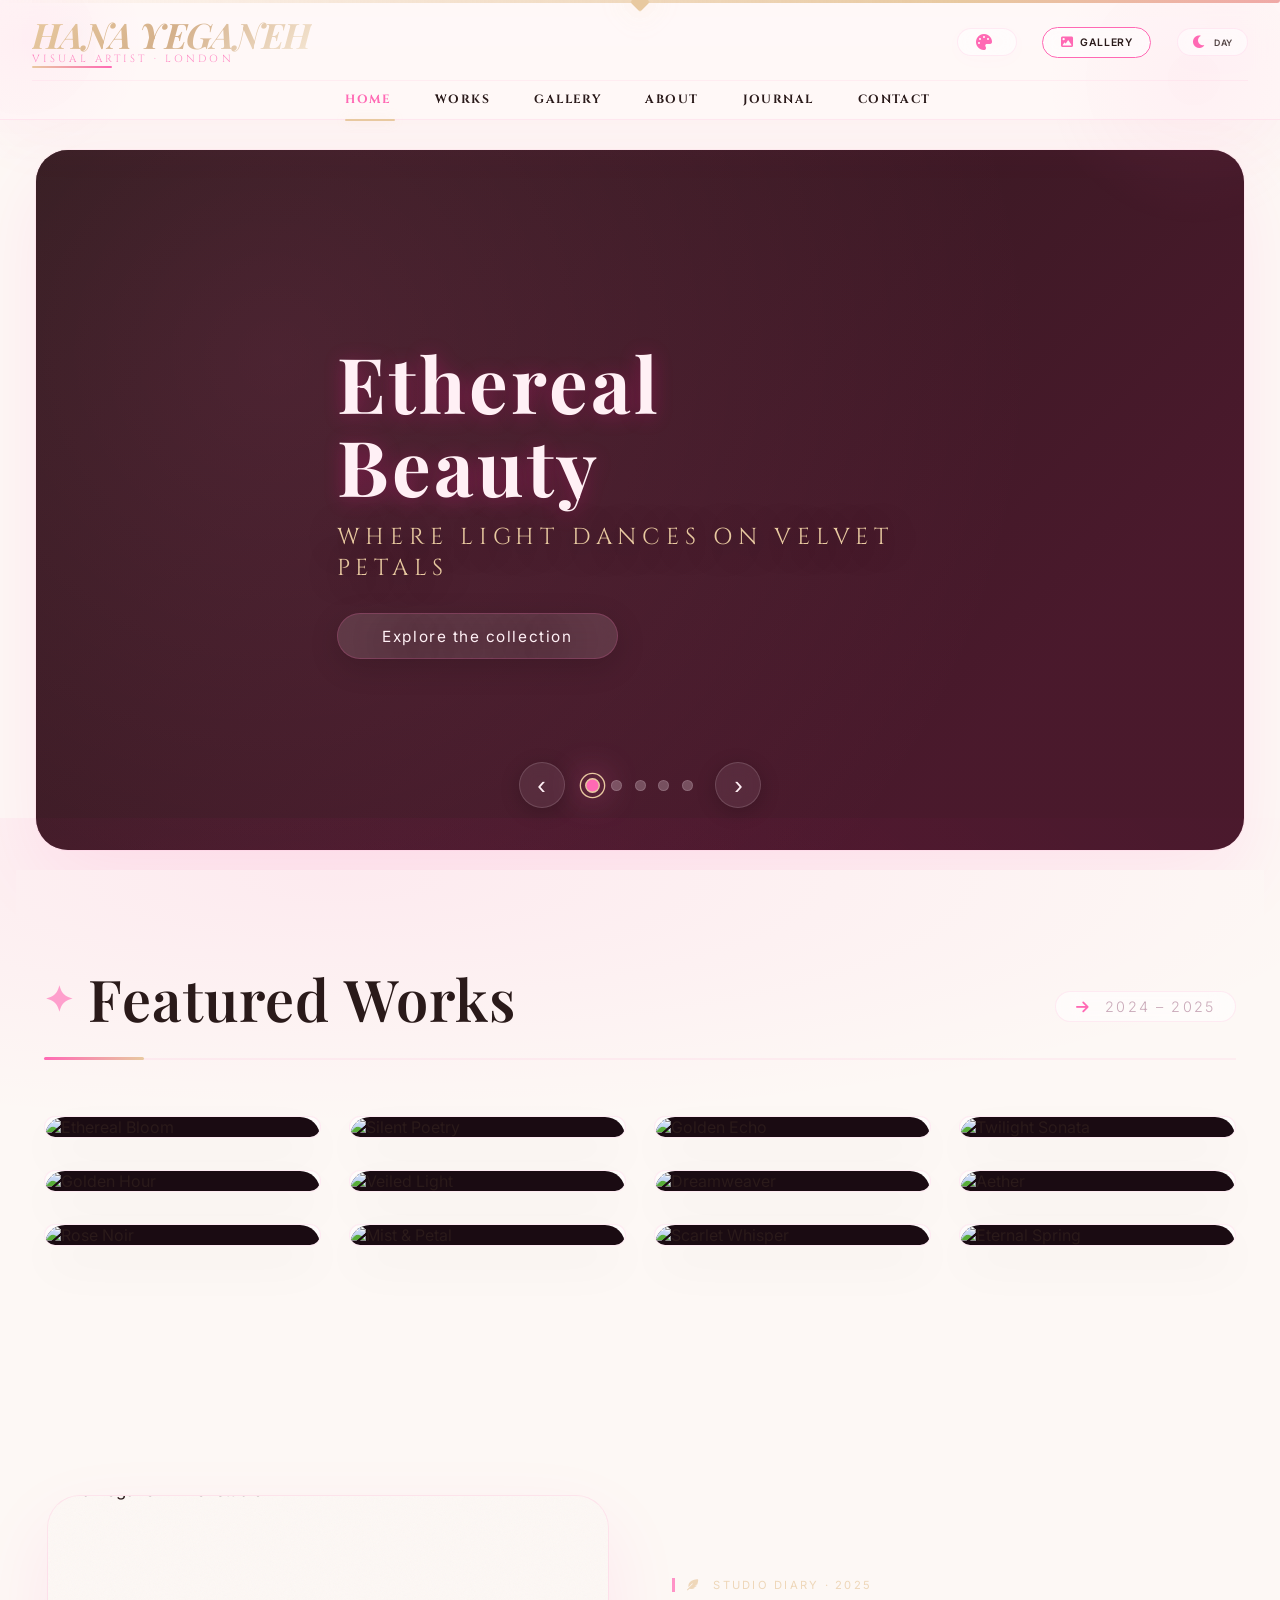
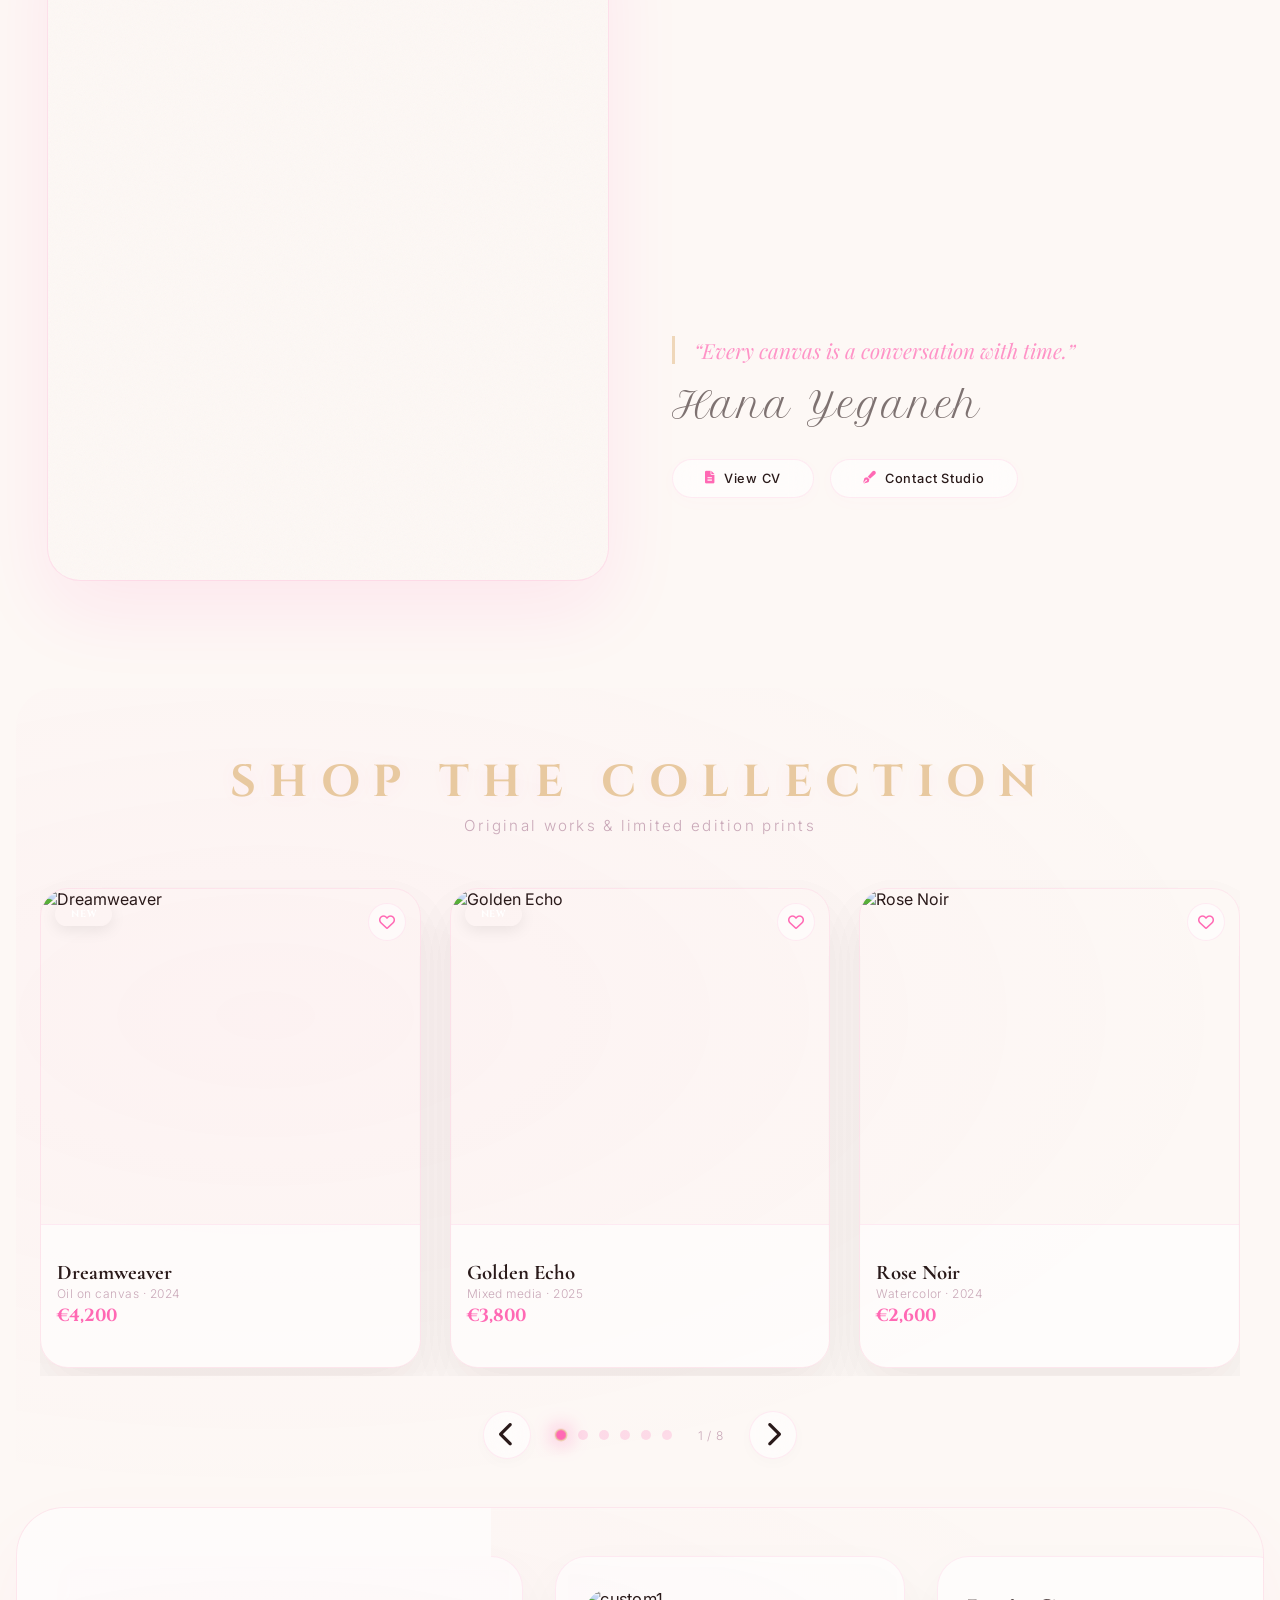
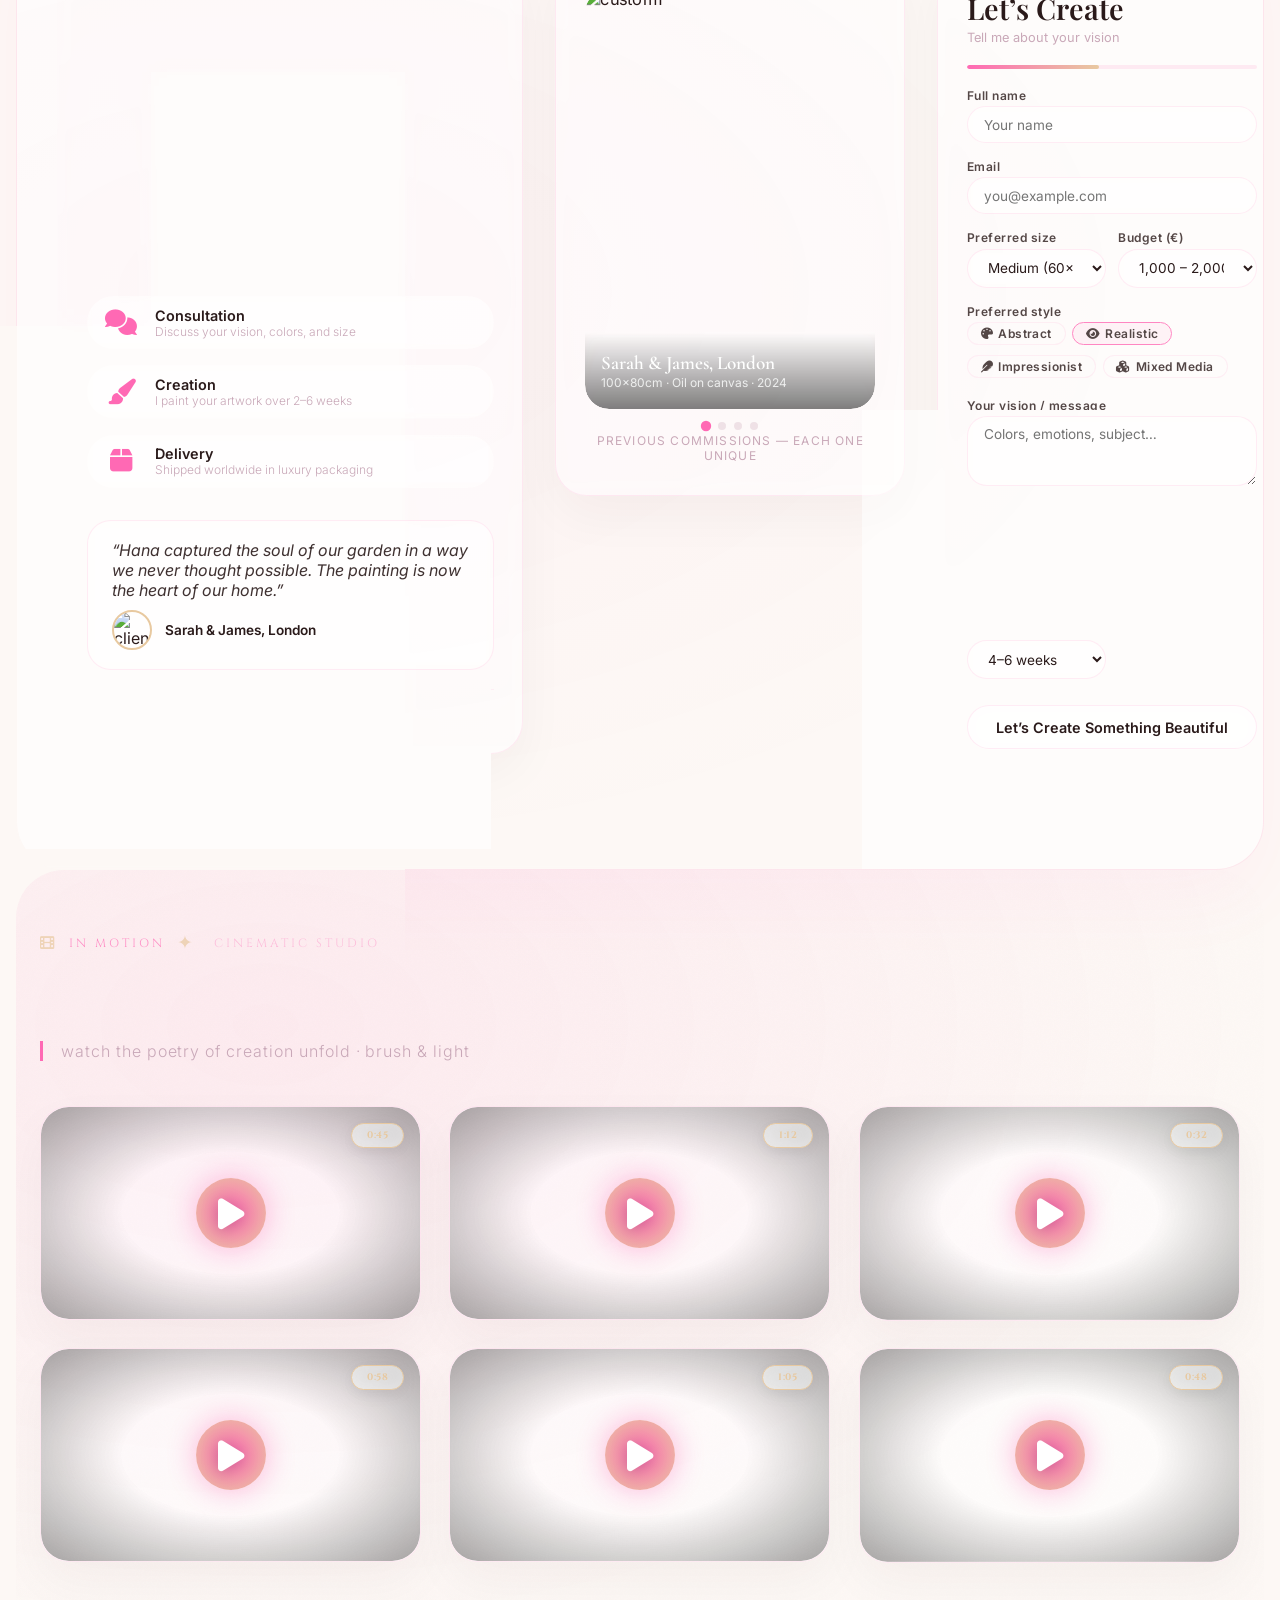
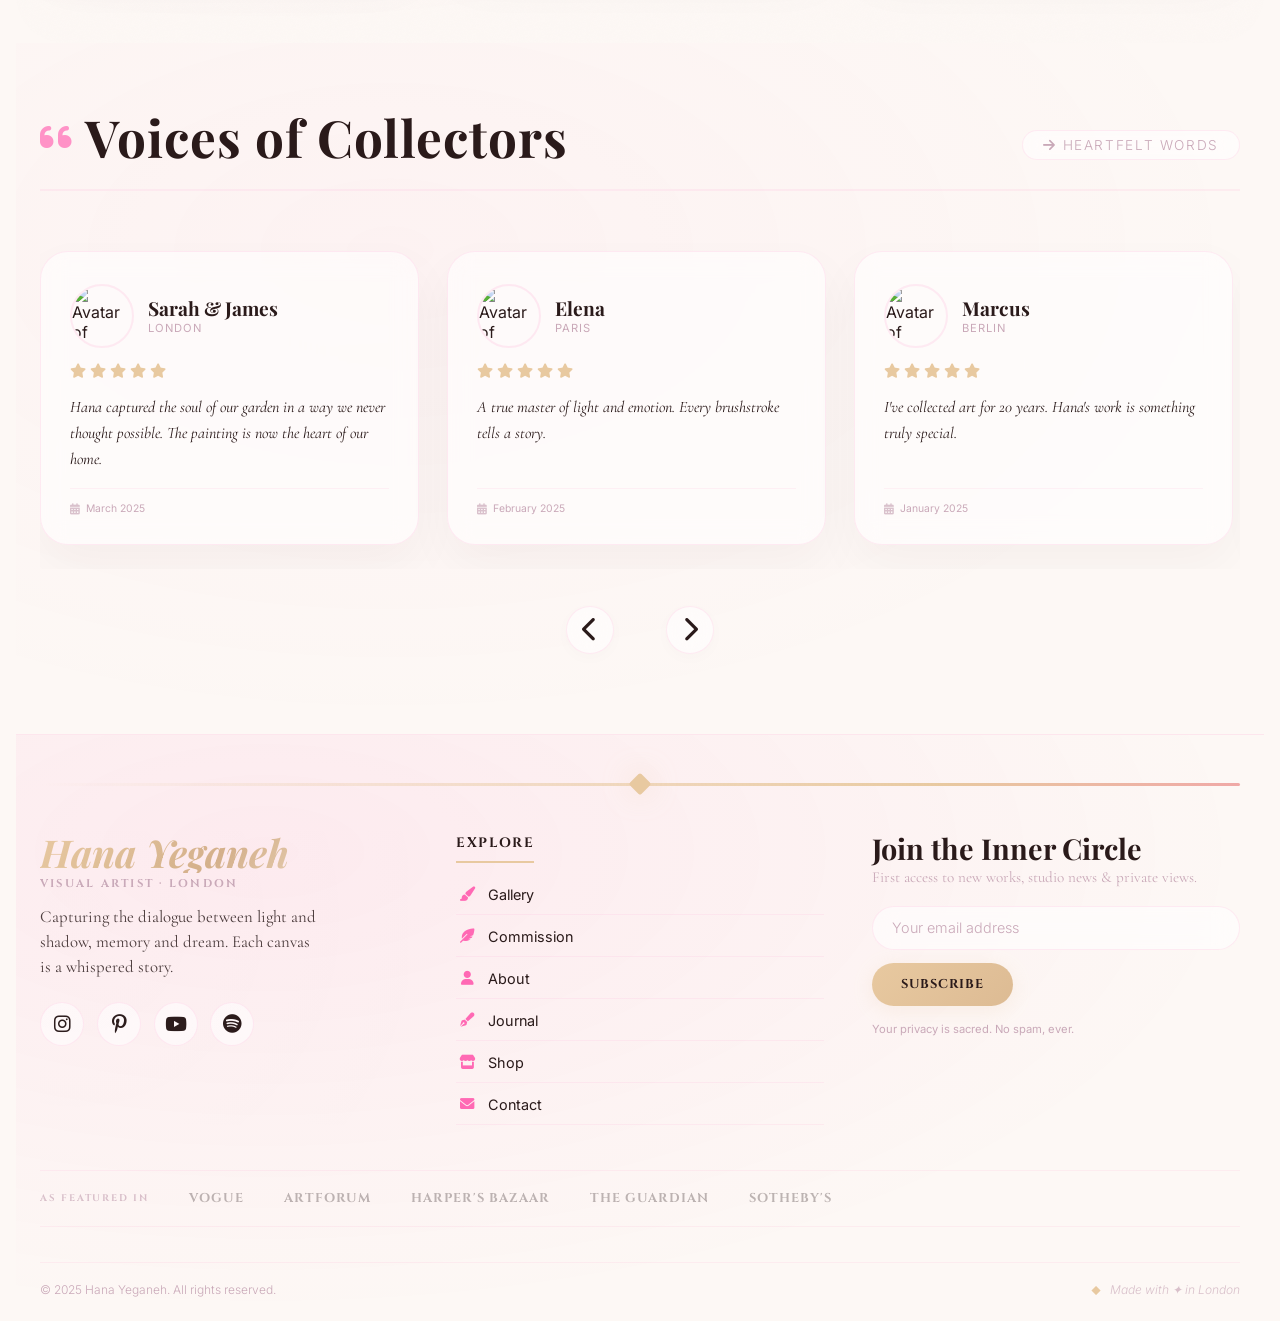
==== index.html @ a8f22607 "Add files via upload" ====
<!DOCTYPE html>
<html lang="fa" dir="ltr">
<head>
    <meta charset="UTF-8">
    <meta name="viewport" content="width=device-width, initial-scale=1.0">
    <title>ELIANA ROSE • Visual Artist</title>
    <link rel="stylesheet" href="./style.css">
    <link rel="stylesheet" href="./slider.css">
    <link rel="stylesheet" href="Commission.css">
    <link rel="stylesheet" href="new.css">
    <link rel="stylesheet" href="new-2.css">
    <link rel="stylesheet" href="footer.css">
    <link rel="preconnect" href="https://fonts.gstatic.com" crossorigin />
    <link rel="stylesheet" href="https://cdn.jsdelivr.net/npm/@phosphor-icons/web@2.1.1/src/regular/style.css">
    <link rel="stylesheet" href="https://cdnjs.cloudflare.com/ajax/libs/font-awesome/6.5.0/css/all.min.css">
    <link href="https://fonts.googleapis.com/css2?family=Cormorant+Garamond:ital,wght@0,300;0,400;0,600;0,700;1,400;1,600&family=Cinzel:wght@400;700;900&family=Inter:wght@300;400;600;700&family=Playfair+Display:ital,wght@0,400;0,700;1,400;1,700&family=Petit+Formal+Script&display=swap" rel="stylesheet" />
    <link href="https://fonts.googleapis.com/css2?family=Cormorant+Garamond:ital,wght@0,400;0,600;0,700;1,400&family=Inter:opsz,wght@14..32,300;14..32,400;14..32,600&family=Playfair+Display:ital,wght@0,400;0,600;1,400&display=swap" rel="stylesheet" />
    <script src="https://cdnjs.cloudflare.com/ajax/libs/gsap/3.15.0/gsap.min.js"></script>
    <script src="https://cdn.jsdelivr.net/npm/@tsparticles/engine@4/tsparticles.engine.min.js"></script>
    <script src="https://cdn.jsdelivr.net/npm/@tsparticles/slim@4/tsparticles.slim.bundle.min.js"></script>
    <link rel="stylesheet" href="https://cdnjs.cloudflare.com/ajax/libs/font-awesome/6.0.0-beta3/css/all.min.css" />
    <link rel="preconnect" href="https://fonts.googleapis.com">
  <link href="https://fonts.googleapis.com/css2?family=Cinzel:wght@400;700&family=Cormorant+Garamond:ital,wght@0,400;0,600;1,400&family=Inter:opsz,wght@14..32,300;14..32,400;14..32,600&family=Playfair+Display:ital,wght@0,400;0,700;1,400;1,700&display=swap" rel="stylesheet">
  <link rel="stylesheet" href="https://cdnjs.cloudflare.com/ajax/libs/font-awesome/6.0.0-beta3/css/all.min.css">
</head>
<body>


<header id="mainHeader" role="banner">


  <div class="gold-top-bar" aria-hidden="true">
    <span class="diamond"></span>
  </div>

  <div id="header-particles"></div>

  <div class="glow-orb"></div>
  <div class="glow-orb-left"></div>

  <div class="header-inner">
    <div class="top-row">
      <a href="index.html" class="logo" id="logoEl" aria-label="Homepage">
        <span class="artist-name">HANA YEGANEH</span>
        <span class="subtitle">Visual Artist · London</span>
      </a>

      <div class="right-group" id="rightGroup">
        <div class="search-container">
          <div class="search-box" id="searchBox">
            <i class="fas fa-palette"></i>
            <input type="text" id="searchInput" placeholder="Search artworks..." aria-label="Search">
          </div>
        </div>

        <div class="ctas">
          <a href="index.html#masonryGallery" class="cta-btn"><i class="fas fa-image"></i> <span>GALLERY</span></a>
        </div>

        <button class="theme-toggle" id="themeToggle" aria-label="Toggle theme">
          <i class="fas fa-moon" id="themeIcon"></i>
          <span class="toggle-label" id="themeLabel">DAY</span>
        </button>

        <button class="hamburger" id="hamburger" aria-label="Menu">
          <span></span><span></span><span></span>
        </button>
      </div>
    </div>

    <div class="bottom-row" id="bottomNav">
      <nav>
        <ul class="nav-list" id="navList">
          <li class="nav-item active" data-page="home">
            <a href="index.html"><span>HOME</span><span class="nav-dot"></span></a>
          </li>
          <li class="nav-item" data-page="works">
            <a href="work.html"><span>WORKS</span><span class="nav-dot"></span></a>
          </li>
          <li class="nav-item" data-page="gallery">
            <a href="gallery.html"><span>GALLERY</span><span class="nav-dot"></span></a>
          </li>
          <li class="nav-item" data-page="about">
            <a href="about.html"><span>ABOUT</span><span class="nav-dot"></span></a>
          </li>
          <li class="nav-item" data-page="journal">
            <a href="journal.html"><span>JOURNAL</span><span class="nav-dot"></span></a>
          </li>
          <li class="nav-item" data-page="contact">
            <a href="contact.html"><span>CONTACT</span><span class="nav-dot"></span></a>
          </li>
        </ul>
      </nav>
    </div>

    <div id="progress" role="progressbar" aria-valuenow="0" aria-valuemin="0" aria-valuemax="100"></div>
  </div>
</header>

<div class="mobile-overlay" id="mobileOverlay">
  <button class="close-overlay" id="closeOverlay" aria-label="Close menu">
    <i class="fas fa-times"></i>
  </button>
  <ul class="mobile-nav" id="mobileNav">
    <li class="active"><a href="index.html">HOME</a></li>
    <li><a href="work.html">WORKS</a></li>
    <li><a href="gallery.html">GALLERY</a></li>
    <li><a href="about.html">ABOUT</a></li>
    <li><a href="journal.html">JOURNAL</a></li>
    <li><a href="contact.html">CONTACT</a></li>
  </ul>
  <div class="divider"></div>
  <div style="margin-top:1.2rem; font-family: 'Cinzel', serif; font-size:0.65rem; letter-spacing:0.2em; color:var(--text-soft); opacity:0.6;">
    <i class="fas fa-palette" style="color:var(--pink-rose); margin-right:8px;"></i> Studio · London
  </div>
</div>



<section class="hero-slider-section" style="margin-top: 130px;">
  <div class="hero-slider-wrapper" id="heroSliderWrapper">
    <div class="hero-slider" id="heroSlider" role="region" aria-label="Hana Yeganeh Visual Artist Portfolio">
      <div id="slidesContainer"></div>
      <div id="tsparticles"></div>
      
      <div class="nav-controls">
        <button class="nav-btn" id="prevBtn" aria-label="Previous slide">‹</button>
        <div class="indicators" id="indicatorsContainer" role="tablist"></div>
        <button class="nav-btn" id="nextBtn" aria-label="Next slide">›</button>
      </div>
    </div>
  </div>
</section>
  <section class="gallery-section" id="masonryGallery">
    <div class="gallery-header">
      <h2>
        <span class="accent-icon">✦</span> Featured Works
      </h2>
      <span class="sub"><i class="fas fa-arrow-right"></i> 2024 – 2025</span>
    </div>

    <div class="masonry-grid" id="masonryGrid">
    </div>
  </section>

  <section class="about-section" id="aboutSection">
    <div class="about-container">
      <div class="portrait-wrapper" id="portraitWrapper">
        <img
          class="portrait-image"
          src="img-art/artist.png"
          alt="Hana Yeganeh in her studio"
          loading="lazy"
        />
        <div class="grain-overlay"></div>
      </div>

      <div class="story-content">
        <div class="studio-label"><i class="fas fa-feather-alt" style="margin-right: 8px;"></i> Studio Diary · 2025</div>
        <h1 class="artist-heading">Hana Yeganeh</h1>

        <div class="typewriter-container" id="typewriter"></div>

        <div class="bio-text" id="bioText">
          Born in London, Hana Yeganeh is a visual artist whose work explores the delicate tension between light and shadow, memory and dream. Her paintings have been exhibited internationally and are held in private collections across Europe and the Middle East.
        </div>

        <div class="quote-block">“Every canvas is a conversation with time.”</div>
        <div class="signature">Hana Yeganeh</div>

        <div class="action-buttons">
          <a href="#" class="action-btn"><i class="fas fa-file-alt"></i> View CV</a>
          <a href="#" class="action-btn"><i class="fas fa-pen-fancy"></i> Contact Studio</a>
        </div>
      </div>
    </div>
  </section>



  
  <section class="shop-slider-section" id="shopSlider">
    <div class="shop-header">
      <h2>Shop the Collection</h2>
      <p>Original works &amp; limited edition prints</p>
    </div>

    <div class="slider-wrapper" id="sliderWrapper">
      <div class="slider-track" id="sliderTrack">
      </div>
    </div>

    <div class="slider-nav">
      <button class="nav-arrow" id="prevSlide" aria-label="Previous"><i class="fas fa-chevron-left"></i></button>
      <div class="dots" id="dotsContainer"></div>
      <span class="slide-counter" id="slideCounter">1 / 8</span>
      <button class="nav-arrow" id="nextSlide" aria-label="Next"><i class="fas fa-chevron-right"></i></button>
    </div>
  </section>
  








  <div class="commission-wrapper">
  <section class="commission-section" id="commissionSection">
    <div id="commission-particles"></div>

    <div class="commission-grid">
      <div class="panel panel-left">
        <div class="commission-label">COMMISSION · 2025</div>
        <h2 class="commission-heading">Your Vision<br>on Canvas</h2>
        <p class="commission-desc">
          Every custom painting begins with a conversation. Share your story, your memories, your emotions — and I will translate them into a visual poem. From the first sketch to the final brushstroke, your artwork is crafted with intention, patience, and love.
        </p>
        <div class="process-steps">
          <div class="step-item"><i class="fas fa-comments"></i><div class="step-text"><strong>Consultation</strong><small>Discuss your vision, colors, and size</small></div></div>
          <div class="step-item"><i class="fas fa-paint-brush"></i><div class="step-text"><strong>Creation</strong><small>I paint your artwork over 2–6 weeks</small></div></div>
          <div class="step-item"><i class="fas fa-box"></i><div class="step-text"><strong>Delivery</strong><small>Shipped worldwide in luxury packaging</small></div></div>
        </div>
        <div class="testimonial">
          <p>“Hana captured the soul of our garden in a way we never thought possible. The painting is now the heart of our home.”</p>
          <div class="client"><img src="https://i.pravatar.cc/80?img=12" alt="client"><span class="name">Sarah & James, London</span></div>
        </div>
        <div class="trust-badge"><i class="fas fa-star"></i><i class="fas fa-star"></i><i class="fas fa-star"></i><i class="fas fa-star"></i><i class="fas fa-star"></i> 100+ happy collectors worldwide</div>
      </div>

      <div class="panel panel-center">
        <div class="gallery-carousel" id="carousel">
          <div class="carousel-slide active" data-index="0"><img src="img-art/art-8.jpg" alt="custom1"><div class="carousel-overlay"><div class="client-name">Sarah & James, London</div><div class="meta">100×80cm · Oil on canvas · 2024</div></div></div>
          <div class="carousel-slide" data-index="1"><img src="img-art/art-9.jpg" alt="custom2"><div class="carousel-overlay"><div class="client-name">Elena, Paris</div><div class="meta">70×90cm · Mixed media · 2025</div></div></div>
          <div class="carousel-slide" data-index="2"><img src="img-art/art-10.jpg" alt="custom3"><div class="carousel-overlay"><div class="client-name">Marcus, Berlin</div><div class="meta">120×80cm · Oil on linen · 2023</div></div></div>
          <div class="carousel-slide" data-index="3"><img src="img-art/art-11.jpg" alt="custom4"><div class="carousel-overlay"><div class="client-name">Aiko, Tokyo</div><div class="meta">60×60cm · Watercolor · 2025</div></div></div>
        </div>
        <div class="carousel-dots" id="carouselDots"><span class="active" data-index="0"></span><span data-index="1"></span><span data-index="2"></span><span data-index="3"></span></div>
        <div class="gallery-caption">Previous commissions — each one unique</div>
      </div>

      <div class="panel panel-right">
        <div class="form-title">Let’s Create</div>
        <div class="form-sub">Tell me about your vision</div>
        <div class="progress-bar-wrap"><div class="progress-bar-fill" id="formProgress"></div></div>
        <form id="commissionForm" novalidate>
          <div class="form-group"><label>Full name</label><input type="text" class="form-control" id="fullName" placeholder="Your name" required></div>
          <div class="form-group"><label>Email</label><input type="email" class="form-control" id="email" placeholder="you@example.com" required></div>
          <div class="form-row">
            <div class="form-group"><label>Preferred size</label>
              <select class="form-control" id="sizeSelect"><option value="Small (40x50cm)">Small (40x50cm) – €800+</option><option value="Medium (60x80cm)" selected>Medium (60x80cm) – €1,500+</option><option value="Large (80x100cm)">Large (80x100cm) – €2,500+</option><option value="Custom">Custom Size</option></select>
            </div>
            <div class="form-group"><label>Budget (€)</label>
              <select class="form-control" id="budgetSelect"><option value="500-1000">500 – 1,000</option><option value="1000-2000" selected>1,000 – 2,000</option><option value="2000-4000">2,000 – 4,000</option><option value="4000+">4,000+</option></select>
            </div>
          </div>
          <div class="form-group"><label>Preferred style</label>
            <div class="radio-group" id="styleGroup">
              <input type="radio" name="style" id="styleAbstract" value="Abstract"><label for="styleAbstract"><i class="fas fa-palette"></i> Abstract</label>
              <input type="radio" name="style" id="styleRealistic" value="Realistic" checked><label for="styleRealistic"><i class="fas fa-eye"></i> Realistic</label>
              <input type="radio" name="style" id="styleImpressionist" value="Impressionist"><label for="styleImpressionist"><i class="fas fa-feather"></i> Impressionist</label>
              <input type="radio" name="style" id="styleMixed" value="Mixed Media"><label for="styleMixed"><i class="fas fa-cubes"></i> Mixed Media</label>
            </div>
          </div>
          <div class="form-group"><label>Your vision / message</label><textarea class="form-control" id="message" rows="2" placeholder="Colors, emotions, subject…"></textarea></div>
          <div class="form-group"><label>Upload reference</label>
            <div class="file-upload-wrap" id="fileDrop"><i class="fas fa-cloud-upload-alt"></i><p style="margin:0.3rem 0 0;font-size:0.75rem;">Drag & drop or click to upload</p><input type="file" id="fileInput" style="display:none" accept="image/*"></div>
            <div id="filePreview" style="font-size:0.75rem;color:var(--text-soft);margin-top:0.2rem;"></div>
          </div>
          <div class="form-row">
            <div class="form-group"><label>Timeline</label>
              <select class="form-control" id="timelineSelect"><option value="Flexible">Flexible</option><option value="2-4 weeks">2–4 weeks</option><option value="4-6 weeks" selected>4–6 weeks</option></select>
            </div>
          </div>
          <button type="submit" class="btn-submit" id="submitBtn"><span class="btn-text">Let’s Create Something Beautiful</span><span class="spinner"><i class="fas fa-spinner"></i></span></button>
          <div class="disclaimer">I respond within 24 hours. All consultations are free and confidential.</div>
        </form>
      </div>
    </div>
  </section>
</div>

<div class="success-modal" id="successModal">
  <div class="success-card">
    <i class="fas fa-check-circle"></i>
    <h3>Your Vision is on the Way</h3>
    <p>Thank you! I’ll respond within 24 hours to begin our creative journey.</p>
    <button onclick="closeSuccess()" style="margin-top:1.2rem;padding:0.5rem 2rem;border-radius:60px;border:1px solid var(--pink-rose);background:transparent;cursor:pointer;">Wonderful</button>
  </div>
</div>







<section class="art-in-motion" id="artInMotion">
  <div class="curator-label">
    <i class="fas fa-film"></i> <span>In Motion</span> <span class="deco-diamond">✦</span> <span style="opacity:0.5;">cinematic studio</span>
  </div>
  <h2 class="section-headline">Art in Motion</h2>
  <div class="section-sub">watch the poetry of creation unfold · brush & light</div>

  <div class="video-grid" id="videoGrid">
  </div>
</section>

<div class="cinema-modal" id="cinemaModal">
  <div class="modal-content">
    <button class="modal-close" id="modalClose"><i class="fas fa-times"></i></button>
    <video id="modalVideo" controls autoplay muted playsinline></video>
    <div class="modal-meta">
      <h2 id="modalTitle">Whispers of Color</h2>
      <span id="modalDuration">0:45</span>
    </div>
  </div>
</div>



  <button class="demo-theme-toggle" id="demoThemeToggle" aria-label="Toggle theme">
    <i class="fas fa-moon" id="demoThemeIcon"></i>
    <span id="demoThemeLabel">DAY</span>
  </button>

  <section class="testimonials-section" id="testimonialsSection" aria-label="Client testimonials">
    <div class="testimonials-header">
      <h2><i class="fas fa-quote-left"></i> Voices of Collectors</h2>
      <span class="sub"><i class="fas fa-arrow-right"></i> heartfelt words</span>
    </div>

    <div class="carousel-wrapper" id="carouselWrapper">
      <div class="carousel-track" id="carouselTrack" role="list">
      </div>
    </div>

    <div class="nav-arrows">
      <button class="nav-arrow" id="prevArrow" aria-label="Previous testimonial"><i class="fas fa-chevron-left"></i></button>
      <div class="dots-container" id="dotsContainer" role="tablist"></div>
      <button class="nav-arrow" id="nextArrow" aria-label="Next testimonial"><i class="fas fa-chevron-right"></i></button>
    </div>
  </section>





    <footer class="footer-section" id="footerSection" role="contentinfo">
        <div id="footer-particles"></div>

        <div class="footer-inner">
            <div class="gold-bar" aria-hidden="true">
                <span class="diamond"></span>
            </div>

            <div class="footer-grid">
                <div class="footer-col-1 glass-reflection">
                    <div class="artist-name">Hana Yeganeh</div>
                    <div class="title">Visual Artist · London</div>
                    <p class="bio">Capturing the dialogue between light and shadow, memory and dream. Each canvas is a whispered story.</p>
                    <div class="social-links">
                        <a href="#" aria-label="Instagram"><i class="fab fa-instagram"></i></a>
                        <a href="#" aria-label="Pinterest"><i class="fab fa-pinterest-p"></i></a>
                        <a href="#" aria-label="YouTube"><i class="fab fa-youtube"></i></a>
                        <a href="#" aria-label="Spotify"><i class="fab fa-spotify"></i></a>
                    </div>
                </div>

                <div class="footer-col-2">
                    <div class="heading">Explore</div>
                    <ul class="link-list">
                        <li><a href="#"><i class="fas fa-paint-brush"></i> Gallery</a></li>
                        <li><a href="#"><i class="fas fa-feather-alt"></i> Commission</a></li>
                        <li><a href="#"><i class="fas fa-user"></i> About</a></li>
                        <li><a href="#"><i class="fas fa-pen-fancy"></i> Journal</a></li>
                        <li><a href="#"><i class="fas fa-store"></i> Shop</a></li>
                        <li><a href="#"><i class="fas fa-envelope"></i> Contact</a></li>
                    </ul>
                </div>

                <div class="footer-col-3">
                    <div class="newsletter-title">Join the Inner Circle</div>
                    <div class="newsletter-sub">First access to new works, studio news & private views.</div>
                    <form class="newsletter-form" id="newsletterForm" novalidate>
                        <div class="input-group">
                            <input type="email" placeholder="Your email address" aria-label="Email address" required>
                        </div>
                        <button type="submit" class="btn-subscribe">Subscribe</button>
                        <div class="privacy-notice">Your privacy is sacred. No spam, ever.</div>
                    </form>
                </div>
            </div>

            <div class="featured-section">
                <span class="featured-label">As Featured In</span>
                <div class="brands">
                    <span>VOGUE</span>
                    <span>ARTFORUM</span>
                    <span>HARPER'S BAZAAR</span>
                    <span>THE GUARDIAN</span>
                    <span>SOTHEBY'S</span>
                </div>
            </div>

            <div class="bottom-bar">
                <span>© 2025 Hana Yeganeh. All rights reserved.</span>
                <span>
                    <span class="diamond-deco">◆</span>
                    <span class="made-with">Made with ✦ in London</span>
                </span>
            </div>
        </div>
    </footer>

    <button class="back-to-top" id="backToTop" aria-label="Back to top">
        <i class="fas fa-arrow-up"></i>
    </button>


<script src="script.js"></script>
<script src="slider.js"></script>
<script src="Commission.js"></script>
<script src="new.js"></script>
<script src="new-2.js"></script>
<script src="footer.js"></script>
<script src="https://cdn.jsdelivr.net/npm/typed.js@2.0.16"></script>
<script src="https://cdn.jsdelivr.net/npm/typed.js@2.0.12"></script>
</body>
</html>
---- style.css ----
/* ============================================================
       CSS CUSTOM PROPERTIES – Light & Dark (cinematic palette)
       ============================================================ */
    :root {
      /* Light theme (default) */
      --bg-primary: #FDF8F5;
      --bg-header: rgba(255, 248, 247, 0.88);
      --text-primary: #2A1A1A;
      --text-soft: #c9a8b8;
      --border-light: rgba(255, 105, 180, 0.12);
      --pink-rose: #FF69B4;
      --pink-vibrant: #FF1493;
      --pink-dark: #6B1A3D;
      --gold: #E8C9A0;
      --gold-light: #f5e6d3;
      --glass-bg: rgba(255, 255, 255, 0.55);
      --glass-border: rgba(255, 105, 180, 0.12);
      --glass-blur: blur(30px);
      --shadow-soft: 0 20px 60px rgba(255, 105, 180, 0.04);
      --card-shadow: 0 20px 50px rgba(42, 26, 26, 0.04);
      --shadow-rose: 0 30px 70px rgba(255, 20, 147, 0.08);
      --progress-bg: linear-gradient(90deg, #FF69B4, #E8C9A0, #FF1493, #E8C9A0);
      --overlay-bg: rgba(255, 248, 247, 0.96);
    }

    /* Dark theme (luxury noir) */
    [data-theme="dark"] {
      --bg-primary: #1a0b12;
      --bg-header: rgba(20, 5, 12, 0.92);
      --text-primary: #f0e0e8;
      --text-soft: #b08a9a;
      --border-light: rgba(255, 105, 180, 0.15);
      --pink-rose: #ff6bb5;
      --pink-vibrant: #ff3b9b;
      --pink-dark: #f0c0d0;
      --gold: #d4b08a;
      --gold-light: #c9a88a;
      --glass-bg: rgba(20, 5, 12, 0.85);
      --glass-border: rgba(255, 105, 180, 0.18);
      --glass-blur: blur(32px);
      --shadow-soft: 0 20px 60px rgba(0, 0, 0, 0.5);
      --card-shadow: 0 20px 50px rgba(0, 0, 0, 0.5);
      --shadow-rose: 0 30px 70px rgba(255, 20, 147, 0.18);
      --progress-bg: linear-gradient(90deg, #ff6bb5, #d4b08a, #ff3b9b, #d4b08a);
      --overlay-bg: rgba(20, 5, 12, 0.96);
    }

    /* ============================================================
       RESET & BASE
       ============================================================ */
    * { margin: 0; padding: 0; box-sizing: border-box; }
    body {
      font-family: 'Cormorant Garamond', serif;
      background: var(--bg-primary);
      color: var(--text-primary);
      transition: background 0.4s ease, color 0.3s ease;
      padding-top: 120px;
      min-height: 200vh;
    }

    /* ============================================================
       HEADER – FIXED, GLASS, CINEMATIC
       ============================================================ */
    #mainHeader {
      position: fixed;
      top: 0;
      left: 0;
      width: 100%;
      height: 120px;
      background: var(--bg-header);
      backdrop-filter: var(--glass-blur);
      -webkit-backdrop-filter: var(--glass-blur);
      border-bottom: 1.5px solid var(--glass-border);
      z-index: 10000;
      box-shadow: var(--shadow-soft);
      transition: height 0.4s cubic-bezier(0.23, 1, 0.32, 1),
                  background 0.4s ease,
                  border-color 0.4s ease,
                  box-shadow 0.4s ease;
      overflow: visible;
    }
    #mainHeader.scrolled {
      height: 85px;
      box-shadow: var(--shadow-rose);
    }

    /* ---- Gold decorative bar ---- */
    .gold-top-bar {
      position: absolute;
      top: 0;
      left: 0;
      width: 100%;
      height: 3px;
      background: linear-gradient(90deg, transparent, var(--gold), var(--pink-rose), var(--gold), transparent);
      background-size: 300% 100%;
      border-radius: 0 0 4px 4px;
      animation: shimmerSweep 4s ease-in-out infinite;
      z-index: 5;
    }
    @keyframes shimmerSweep {
      0% { background-position: 0% 50%; }
      50% { background-position: 100% 50%; }
      100% { background-position: 0% 50%; }
    }
    .gold-top-bar .diamond {
      position: absolute;
      top: 50%;
      left: 50%;
      transform: translate(-50%, -50%) rotate(45deg);
      width: 14px;
      height: 14px;
      background: var(--gold);
      border-radius: 2px;
      box-shadow: 0 0 30px rgba(232, 201, 160, 0.4);
      animation: pulseDiamond 2.4s ease-in-out infinite;
    }
    @keyframes pulseDiamond {
      0%, 100% { transform: translate(-50%, -50%) rotate(45deg) scale(1); opacity: 0.8; }
      50% { transform: translate(-50%, -50%) rotate(45deg) scale(1.3); opacity: 1; }
    }

    /* ---- Particles ---- */
    #header-particles {
      position: absolute;
      inset: 0;
      z-index: 0;
      pointer-events: none;
      overflow: hidden;
    }

    /* ---- Glow orbs ---- */
    .glow-orb {
      position: absolute;
      top: -60%;
      right: -5%;
      width: 300px;
      height: 300px;
      background: radial-gradient(circle, rgba(255, 105, 180, 0.06) 0%, transparent 70%);
      border-radius: 50%;
      z-index: 1;
      pointer-events: none;
      animation: pulseGlow 6s ease-in-out infinite;
    }
    .glow-orb-left {
      position: absolute;
      bottom: -40%;
      left: -8%;
      width: 250px;
      height: 250px;
      background: radial-gradient(circle, rgba(255, 20, 147, 0.04) 0%, transparent 70%);
      border-radius: 50%;
      z-index: 1;
      pointer-events: none;
      animation: pulseGlow 8s ease-in-out infinite reverse;
    }
    [data-theme="dark"] .glow-orb {
      background: radial-gradient(circle, rgba(255, 50, 150, 0.12) 0%, transparent 70%);
    }
    [data-theme="dark"] .glow-orb-left {
      background: radial-gradient(circle, rgba(255, 30, 130, 0.10) 0%, transparent 70%);
    }
    @keyframes pulseGlow {
      0%, 100% { transform: scale(1); opacity: 0.5; }
      50% { transform: scale(1.4); opacity: 1; }
    }

    /* ---- Header inner ---- */
    .header-inner {
      position: relative;
      z-index: 3;
      max-width: 1440px;
      margin: 0 auto;
      height: 100%;
      display: flex;
      flex-direction: column;
      padding: 0 2rem;
    }

    .top-row {
      display: flex;
      align-items: center;
      justify-content: space-between;
      flex: 1;
      padding-top: 4px;
      gap: 1rem;
    }

    /* ----- LOGO ----- */
    .logo {
      display: flex;
      flex-direction: column;
      align-items: flex-start;
      cursor: pointer;
      position: relative;
      padding-bottom: 2px;
    }
    .logo .artist-name {
      font-family: 'Playfair Display', serif;
      font-weight: 700;
      font-style: italic;
      font-size: 2.2rem;
      line-height: 1.1;
      background: linear-gradient(135deg, var(--gold), #d4b08a, var(--gold-light));
      -webkit-background-clip: text;
      -webkit-text-fill-color: transparent;
      background-clip: text;
      letter-spacing: -0.02em;
    }
    .logo .subtitle {
      font-family: 'Cinzel', serif;
      font-weight: 400;
      font-size: 0.65rem;
      letter-spacing: 0.3em;
      text-transform: uppercase;
      color: var(--pink-rose);
      opacity: 0.75;
      margin-top: -2px;
    }
    .logo::after {
      content: '';
      position: absolute;
      bottom: 0;
      left: 0;
      width: 80px;
      height: 2px;
      background: linear-gradient(90deg, var(--gold), var(--pink-rose), var(--gold));
      background-size: 200% 100%;
      border-radius: 4px;
      animation: shimmerLine 3s ease-in-out infinite;
    }
    @keyframes shimmerLine {
      0%, 100% { background-position: 0% 50%; width: 80px; }
      50% { background-position: 100% 50%; width: 140px; }
    }

    /* ----- Right group ----- */
    .right-group {
      display: flex;
      align-items: center;
      gap: 1.6rem;
    }

    /* SEARCH */
    .search-container { position: relative; }
    .search-box {
      background: var(--glass-bg);
      backdrop-filter: blur(12px);
      -webkit-backdrop-filter: blur(12px);
      border: 1.5px solid var(--glass-border);
      border-radius: 60px;
      padding: 5px 14px 5px 18px;
      display: flex;
      align-items: center;
      gap: 10px;
      box-shadow: 0 4px 20px rgba(255, 105, 180, 0.02);
      transition: all 0.5s cubic-bezier(0.34, 1.56, 0.64, 1);
      cursor: pointer;
    }
    .search-box.open {
      border-color: var(--pink-rose);
      box-shadow: 0 0 0 5px rgba(255, 20, 147, 0.04), 0 8px 30px rgba(255, 20, 147, 0.06);
      width: 320px;
      background: var(--glass-bg);
    }
    .search-box i {
      font-size: 1rem;
      color: var(--pink-rose);
      transition: transform 0.4s;
    }
    .search-box:hover i { transform: rotate(15deg) scale(1.05); }
    .search-box input {
      border: none;
      outline: none;
      font-family: 'Inter', sans-serif;
      font-size: 0.85rem;
      font-weight: 300;
      width: 0;
      transition: width 0.6s ease;
      background: transparent;
      color: var(--text-primary);
    }
    .search-box.open input { width: 220px; }
    .search-box input::placeholder {
      color: var(--text-soft);
      font-style: italic;
      font-weight: 300;
    }

    /* CTAs */
    .ctas { display: flex; gap: 0.6rem; }
    .ctas button {
      padding: 8px 18px;
      border-radius: 50px;
      border: 1.5px solid var(--pink-rose);
      background: var(--glass-bg);
      backdrop-filter: blur(8px);
      color: var(--text-primary);
      font-family: 'Inter', sans-serif;
      font-weight: 600;
      font-size: 0.65rem;
      letter-spacing: 0.06em;
      cursor: pointer;
      transition: all 0.3s cubic-bezier(0.34, 1.56, 0.64, 1);
      display: flex;
      align-items: center;
      gap: 6px;
    }
    .ctas button i {
      font-size: 0.75rem;
      color: var(--pink-rose);
      transition: 0.3s;
    }
    .ctas button:hover {
      background: var(--pink-vibrant);
      color: #fff;
      transform: translateY(-3px);
      box-shadow: 0 12px 30px rgba(255, 20, 147, 0.12);
      border-color: var(--pink-vibrant);
    }
    .ctas button:hover i { color: #fff; }

    /* THEME TOGGLE */
    .theme-toggle {
      background: var(--glass-bg);
      backdrop-filter: blur(8px);
      -webkit-backdrop-filter: blur(8px);
      border: 1.5px solid var(--glass-border);
      border-radius: 60px;
      padding: 6px 14px;
      display: flex;
      align-items: center;
      gap: 8px;
      font-family: 'Inter', sans-serif;
      font-size: 0.55rem;
      font-weight: 600;
      color: var(--text-primary);
      cursor: pointer;
      transition: all 0.4s cubic-bezier(0.34, 1.56, 0.64, 1);
    }
    .theme-toggle i {
      font-size: 0.9rem;
      color: var(--pink-rose);
      transition: transform 0.6s cubic-bezier(0.34, 1.56, 0.64, 1), color 0.3s ease;
    }
    .theme-toggle:hover {
      border-color: var(--pink-vibrant);
      transform: scale(1.02);
      box-shadow: 0 8px 25px rgba(255, 20, 147, 0.05);
    }
    .theme-toggle .toggle-label {
      font-weight: 600;
      text-transform: uppercase;
      letter-spacing: 0.08em;
      font-size: 0.55rem;
      opacity: 0.8;
    }
    [data-theme="dark"] .theme-toggle .toggle-label { color: #ff9bc0; }

    /* HAMBURGER – custom, elegant */
    .hamburger {
      display: none;
      flex-direction: column;
      gap: 5px;
      background: transparent;
      border: none;
      cursor: pointer;
      padding: 6px 4px;
      z-index: 1001;
      position: relative;
      width: 32px;
      height: 28px;
      justify-content: center;
      align-items: center;
    }
    .hamburger span {
      display: block;
      width: 28px;
      height: 2px;
      background: var(--text-primary);
      border-radius: 4px;
      transition: all 0.4s cubic-bezier(0.34, 1.56, 0.64, 1);
      transform-origin: center;
      position: absolute;
      left: 50%;
      transform: translateX(-50%) rotate(0deg);
    }
    .hamburger span:nth-child(1) { top: 2px; }
    .hamburger span:nth-child(2) { top: 50%; transform: translate(-50%, -50%) scaleX(1); }
    .hamburger span:nth-child(3) { bottom: 2px; }

    .hamburger.active span:nth-child(1) {
      top: 50%;
      transform: translate(-50%, -50%) rotate(45deg);
    }
    .hamburger.active span:nth-child(2) {
      transform: translate(-50%, -50%) scaleX(0);
      opacity: 0;
    }
    .hamburger.active span:nth-child(3) {
      bottom: 50%;
      transform: translate(-50%, 50%) rotate(-45deg);
    }
    /* hover effect */
    .hamburger:hover span {
      background: var(--pink-rose);
    }

    /* ===== BOTTOM ROW: NAVIGATION ===== */
    .bottom-row {
      display: flex;
      align-items: center;
      justify-content: center;
      border-top: 1px solid var(--border-light);
      padding-top: 2px;
      flex: 0 0 auto;
      transition: border-color 0.3s ease;
    }
    nav { display: flex; justify-content: center; }
    .nav-list {
      display: flex;
      gap: 2.5rem;
      list-style: none;
      align-items: center;
    }
    .nav-item {
      font-family: 'Cinzel', serif;
      font-size: 0.75rem;
      font-weight: 700;
      color: var(--text-primary);
      cursor: pointer;
      position: relative;
      padding: 4px 0 6px;
      letter-spacing: 0.12em;
      display: flex;
      align-items: center;
      gap: 4px;
      transition: color 0.3s ease, transform 0.3s ease;
      text-decoration: none;
      background: none;
      border: none;
    }/* ============================================================
   HEADER NAV LINKS – اضافه شده
   ============================================================ */
.nav-item a {
  display: flex;
  align-items: center;
  gap: 4px;
  color: var(--text-primary);
  text-decoration: none;
  font-family: 'Cinzel', serif;
  font-size: 0.75rem;
  font-weight: 700;
  letter-spacing: 0.12em;
  padding: 4px 0 6px;
  transition: color 0.3s ease, transform 0.3s ease;
}

.nav-item a:hover {
  color: var(--pink-vibrant);
  transform: scale(1.05);
}

.nav-item a:hover .nav-dot {
  opacity: 1;
  transform: scale(1.6);
}

.nav-item.active a {
  color: var(--pink-rose);
}

.nav-item.active .nav-dot {
  opacity: 1;
  background: var(--gold);
  transform: scale(1.8);
  box-shadow: 0 0 12px rgba(232, 201, 160, 0.5);
}

.nav-item.active::after {
  content: '';
  position: absolute;
  bottom: -2px;
  left: 0;
  width: 100%;
  height: 2px;
  background: var(--gold);
  border-radius: 4px;
  box-shadow: 0 0 12px rgba(232, 201, 160, 0.3);
}

/* CTAs as links */
.ctas .cta-btn {
  padding: 8px 18px;
  border-radius: 50px;
  border: 1.5px solid var(--pink-rose);
  background: var(--glass-bg);
  backdrop-filter: blur(8px);
  color: var(--text-primary);
  font-family: 'Inter', sans-serif;
  font-weight: 600;
  font-size: 0.65rem;
  letter-spacing: 0.06em;
  cursor: pointer;
  transition: all 0.3s cubic-bezier(0.34, 1.56, 0.64, 1);
  display: inline-flex;
  align-items: center;
  gap: 6px;
  text-decoration: none;
}

.ctas .cta-btn i {
  font-size: 0.75rem;
  color: var(--pink-rose);
  transition: 0.3s;
}

.ctas .cta-btn:hover {
  background: var(--pink-vibrant);
  color: #fff;
  transform: translateY(-3px);
  box-shadow: 0 12px 30px rgba(255, 20, 147, 0.12);
  border-color: var(--pink-vibrant);
}

.ctas .cta-btn:hover i {
  color: #fff;
}

/* Logo as link */
.logo {
  text-decoration: none;
  display: flex;
  flex-direction: column;
  align-items: flex-start;
  cursor: pointer;
  position: relative;
  padding-bottom: 2px;
}

/* Mobile nav links */
.mobile-nav li a {
  font-family: 'Cinzel', serif;
  font-size: 2rem;
  font-weight: 700;
  color: var(--text-primary);
  text-decoration: none;
  letter-spacing: 0.15em;
  transition: all 0.4s cubic-bezier(0.34, 1.56, 0.64, 1);
  position: relative;
  padding: 0.2rem 0;
  display: inline-block;
}

.mobile-nav li a::after {
  content: '';
  position: absolute;
  bottom: 0;
  left: 50%;
  transform: translateX(-50%);
  width: 0;
  height: 2px;
  background: linear-gradient(90deg, var(--gold), var(--pink-rose));
  transition: width 0.4s ease;
}

.mobile-nav li a:hover {
  color: var(--pink-rose);
  transform: scale(1.05);
}

.mobile-nav li a:hover::after {
  width: 80%;
}

.mobile-nav li.active a {
  color: var(--pink-rose);
}

.mobile-nav li.active a::after {
  width: 80%;
}

@media (max-width: 768px) {
  .mobile-nav li a {
    font-size: 1.8rem;
  }
}

@media (max-width: 480px) {
  .mobile-nav li a {
    font-size: 1.4rem;
  }
}
    /* PROGRESS BAR */
    #progress {
      position: absolute;
      bottom: 0;
      left: 0;
      height: 3px;
      background: var(--progress-bg);
      width: 0%;
      transition: width 0.1s, background 0.3s ease;
      border-radius: 0 3px 3px 0;
      background-size: 300% 100%;
      animation: progressShimmer 3s ease infinite;
      z-index: 10;
    }
    @keyframes progressShimmer {
      0% { background-position: 0% 50%; }
      50% { background-position: 100% 50%; }
      100% { background-position: 0% 50%; }
    }

    /* ===== MOBILE OVERLAY – premium, custom ===== */
    .mobile-overlay {
      display: none;
      position: fixed;
      top: 0;
      left: 0;
      width: 100%;
      height: 100vh;
      background: var(--overlay-bg);
      backdrop-filter: blur(28px);
      -webkit-backdrop-filter: blur(28px);
      z-index: 9999;
      flex-direction: column;
      justify-content: center;
      align-items: center;
      opacity: 0;
      transition: opacity 0.5s ease;
      pointer-events: none;
      padding: 2rem;
    }
    .mobile-overlay.open {
      display: flex;
      opacity: 1;
      pointer-events: auto;
    }
    .mobile-overlay .close-overlay {
      position: absolute;
      top: 24px;
      right: 24px;
      font-size: 2.2rem;
      color: var(--text-primary);
      background: none;
      border: none;
      cursor: pointer;
      transition: all 0.4s cubic-bezier(0.34, 1.56, 0.64, 1);
      width: 52px;
      height: 52px;
      border-radius: 50%;
      display: flex;
      align-items: center;
      justify-content: center;
      background: var(--glass-bg);
      backdrop-filter: blur(12px);
      border: 1px solid var(--glass-border);
    }
    .mobile-overlay .close-overlay:hover {
      transform: rotate(90deg) scale(1.05);
      color: var(--pink-rose);
      border-color: var(--pink-rose);
    }

    .mobile-overlay .mobile-nav {
      list-style: none;
      display: flex;
      flex-direction: column;
      gap: 2.2rem;
      align-items: center;
      padding: 0;
    }
    .mobile-overlay .mobile-nav li {
      font-family: 'Cinzel', serif;
      font-size: 2rem;
      font-weight: 700;
      color: var(--text-primary);
      cursor: pointer;
      letter-spacing: 0.15em;
      transition: all 0.4s cubic-bezier(0.34, 1.56, 0.64, 1);
      position: relative;
      padding: 0.2rem 0;
    }
    .mobile-overlay .mobile-nav li::after {
      content: '';
      position: absolute;
      bottom: 0;
      left: 50%;
      transform: translateX(-50%);
      width: 0;
      height: 2px;
      background: linear-gradient(90deg, var(--gold), var(--pink-rose));
      transition: width 0.4s ease;
    }
    .mobile-overlay .mobile-nav li:hover {
      color: var(--pink-rose);
      transform: scale(1.05);
    }
    .mobile-overlay .mobile-nav li:hover::after {
      width: 80%;
    }
    .mobile-overlay .mobile-nav li.active {
      color: var(--pink-rose);
    }
    .mobile-overlay .mobile-nav li.active::after {
      width: 80%;
    }

    /* gold decorative divider in mobile overlay */
    .mobile-overlay .divider {
      width: 60px;
      height: 2px;
      background: linear-gradient(90deg, var(--gold), transparent);
      margin: 0.8rem 0 0.4rem;
      border-radius: 4px;
    }

    /* ============================================================
       RESPONSIVE
       ============================================================ */
    @media (max-width: 1200px) {
      .nav-list { gap: 1.8rem; }
      .nav-item { font-size: 0.7rem; }
    }
    @media (max-width: 992px) {
      #mainHeader { height: 100px; }
      body { padding-top: 100px; }
      .ctas button { padding: 6px 12px; font-size: 0.55rem; }
      .ctas button i { font-size: 0.65rem; }
      .ctas button span { display: none; }
      .search-box.open { width: 240px; }
      .search-box.open input { width: 150px; }
      .nav-list { gap: 1.2rem; }
      .nav-item { font-size: 0.65rem; }
    }
    @media (max-width: 768px) {
      #mainHeader { height: 90px; }
      body { padding-top: 90px; }
      .hamburger { display: flex; }
      .bottom-row { display: none; }
      .right-group { gap: 0.8rem; }
      .ctas button { padding: 4px 10px; }
      .ctas button i { font-size: 0.6rem; }
      .ctas button span { display: none; }
      .search-box { padding: 4px 10px; }
      .search-box.open { width: 180px; }
      .search-box.open input { width: 100px; font-size: 0.75rem; }
      .theme-toggle { padding: 4px 10px; font-size: 0.5rem; }
      .theme-toggle i { font-size: 0.75rem; }
      .logo .artist-name { font-size: 1.7rem; }
      .logo .subtitle { font-size: 0.55rem; }
      .gold-top-bar .diamond { width: 10px; height: 10px; }
      .mobile-overlay .mobile-nav li { font-size: 1.8rem; gap: 1.8rem; }
    }
    @media (max-width: 480px) {
      #mainHeader { height: 75px; }
      body { padding-top: 75px; }
      .logo .artist-name { font-size: 1.3rem; }
      .logo .subtitle { font-size: 0.45rem; letter-spacing: 0.2em; }
      .logo::after { width: 50px; }
      .search-box.open { width: 140px; }
      .search-box.open input { width: 70px; font-size: 0.65rem; }
      .ctas button { padding: 3px 8px; font-size: 0.45rem; }
      .ctas button i { font-size: 0.5rem; }
      .theme-toggle { padding: 3px 8px; font-size: 0.4rem; }
      .theme-toggle i { font-size: 0.6rem; }
      .right-group { gap: 0.4rem; }
      .mobile-overlay .mobile-nav li { font-size: 1.4rem; gap: 1.4rem; }
      .mobile-overlay .close-overlay { width: 40px; height: 40px; font-size: 1.6rem; top: 16px; right: 16px; }
    }

    /* ============================================================
       DEMO CONTENT
       ============================================================ */
    .demo-content {
      max-width: 800px;
      margin: 4rem auto;
      padding: 2rem;
      font-family: 'Cormorant Garamond', serif;
      font-size: 1.4rem;
      line-height: 1.8;
      color: var(--text-primary);
      border-left: 3px solid var(--gold);
      padding-left: 2rem;
    }
    .demo-content h2 {
      font-family: 'Playfair Display', serif;
      font-weight: 700;
      font-size: 2.8rem;
      background: linear-gradient(135deg, var(--gold), var(--pink-rose));
      -webkit-background-clip: text;
      -webkit-text-fill-color: transparent;
      background-clip: text;
    }










    /* ===== HERO SLIDER STYLES ===== */
.hero-slider-section {
  width: 100%;
  max-width: 1400px;
  margin: 0 auto;
  padding: 20px;
  position: relative;
}

.hero-slider-wrapper {
  width: 100%;
  height: 85vh;
  max-height: 700px;
  position: relative;
  border-radius: 32px;
  overflow: hidden;
  box-shadow: 0 30px 80px rgba(255, 20, 147, 0.08), 0 0 0 1px rgba(255, 105, 180, 0.08);
  background: var(--slider-bg, #2a1a1a);
  transition: all 0.6s ease;
}

.hero-slider {
  position: relative;
  width: 100%;
  height: 100%;
  overflow: hidden;
}

/* Slides */
.slide {
  position: absolute;
  inset: 0;
  width: 100%;
  height: 100%;
  opacity: 0;
  visibility: hidden;
  transition: visibility 0s 1.2s;
  pointer-events: none;
}

.slide.active {
  opacity: 1;
  visibility: visible;
  transition: visibility 0s 0s;
  pointer-events: auto;
  z-index: 10;
}

.slide-bg {
  position: absolute;
  inset: 0;
  width: 100%;
  height: 100%;
  background-size: cover;
  background-position: center;
  transform: scale(1.05);
  transition: transform 0.1s ease-out;
}

.slide-overlay {
  position: absolute;
  inset: 0;
  background: var(--slider-overlay, linear-gradient(135deg, rgba(42, 26, 26, 0.6) 0%, rgba(255, 20, 147, 0.2) 80%));
  z-index: 2;
  pointer-events: none;
  transition: background 0.6s ease;
}

.slide-tint {
  position: absolute;
  inset: 0;
  background: radial-gradient(circle at 20% 30%, rgba(255, 105, 180, 0.12), transparent 70%);
  z-index: 3;
  pointer-events: none;
}

/* Content */
.slide-content {
  position: relative;
  z-index: 10;
  display: flex;
  flex-direction: column;
  justify-content: center;
  align-items: flex-start;
  height: 100%;
  padding: 0 8%;
  max-width: 800px;
  margin: 0 auto;
  color: var(--text-light, #FFF0F5);
  text-shadow: 0 4px 30px rgba(0,0,0,0.5);
}

.slide-content .title {
  font-family: 'Playfair Display', serif;
  font-size: clamp(2.4rem, 6vw, 5rem);
  font-weight: 700;
  letter-spacing: 0.04em;
  line-height: 1.08;
  margin-bottom: 0.2em;
  color: var(--pale-blush, #FFF0F5);
  text-shadow: 0 2px 20px rgba(255, 20, 147, 0.3);
  opacity: 0;
  transform: translateY(60px);
}

.slide-content .subtitle {
  font-family: 'Cinzel', serif;
  font-size: clamp(0.9rem, 1.8vw, 1.5rem);
  font-weight: 400;
  letter-spacing: 0.25em;
  text-transform: uppercase;
  color: var(--gold-light, #E8C9A0);
  margin-bottom: 1.8rem;
  opacity: 0;
  transform: translateY(40px);
}

.cta-button {
  font-family: 'Inter', sans-serif;
  font-weight: 400;
  font-size: clamp(0.9rem, 1.2vw, 1.2rem);
  padding: 0.8rem 2.8rem;
  border-radius: 60px;
  background: rgba(255, 240, 245, 0.12);
  backdrop-filter: blur(10px);
  -webkit-backdrop-filter: blur(10px);
  border: 1px solid rgba(255, 105, 180, 0.2);
  color: var(--pale-blush, #FFF0F5);
  letter-spacing: 0.1em;
  text-decoration: none;
  display: inline-block;
  transition: all 0.4s cubic-bezier(0.34, 1.56, 0.64, 1);
  box-shadow: 0 8px 30px rgba(0,0,0,0.15);
  opacity: 0;
  transform: translateY(30px);
  cursor: pointer;
}

.cta-button:hover {
  background: rgba(255, 105, 180, 0.3);
  border-color: #FF69B4;
  transform: scale(1.05) translateY(-3px);
  box-shadow: 0 16px 50px rgba(255, 20, 147, 0.25);
}

/* Navigation */
.nav-controls {
  position: absolute;
  bottom: 6%;
  left: 0;
  width: 100%;
  display: flex;
  justify-content: center;
  align-items: center;
  gap: 1.4rem;
  z-index: 30;
  padding: 0 2rem;
  flex-wrap: wrap;
}

.indicators {
  display: flex;
  gap: 0.8rem;
  align-items: center;
}

.indicator {
  width: 11px;
  height: 11px;
  border-radius: 50%;
  background: rgba(255, 240, 245, 0.25);
  border: 1.5px solid rgba(255, 240, 245, 0.15);
  cursor: pointer;
  transition: all 0.4s ease;
  position: relative;
}

.indicator.active {
  background: #FF69B4;
  box-shadow: 0 0 25px #FF69B4, 0 0 60px rgba(255, 105, 180, 0.3);
  transform: scale(1.35);
  border-color: #E8C9A0;
}

.indicator.active::after {
  content: '';
  position: absolute;
  inset: -5px;
  border-radius: 50%;
  border: 1.5px solid #E8C9A0;
  animation: pulse-glow 2s infinite;
}

@keyframes pulse-glow {
  0% { transform: scale(1); opacity: 0.6; }
  50% { transform: scale(1.8); opacity: 0; }
  100% { transform: scale(1); opacity: 0; }
}

.nav-btn {
  width: 46px;
  height: 46px;
  border-radius: 50%;
  background: rgba(255, 240, 245, 0.08);
  backdrop-filter: blur(8px);
  border: 1.5px solid rgba(255, 240, 245, 0.15);
  color: #FFF0F5;
  font-size: 1.6rem;
  display: flex;
  align-items: center;
  justify-content: center;
  cursor: pointer;
  transition: all 0.4s cubic-bezier(0.34, 1.56, 0.64, 1);
  box-shadow: 0 4px 20px rgba(0,0,0,0.2);
  user-select: none;
}

.nav-btn:hover {
  transform: scale(1.15);
  background: rgba(255, 105, 180, 0.25);
  border-color: #FF69B4;
  box-shadow: 0 0 40px rgba(255, 20, 147, 0.2);
}

.nav-btn:active {
  transform: scale(0.92);
}

/* tsparticles */
#tsparticles {
  position: absolute;
  inset: 0;
  width: 100%;
  height: 100%;
  z-index: 5;
  pointer-events: none;
}

/* Dark/Light theme compatibility */
[data-theme="dark"] .hero-slider-wrapper {
  --slider-bg: #1a0b12;
  --slider-overlay: linear-gradient(135deg, rgba(20, 5, 12, 0.7) 0%, rgba(255, 20, 147, 0.25) 80%);
  box-shadow: 0 30px 80px rgba(255, 20, 147, 0.12), 0 0 0 1px rgba(255, 105, 180, 0.12);
}

[data-theme="dark"] .slide-content .title {
  color: #f0e0e8;
}

[data-theme="dark"] .slide-content .subtitle {
  color: #d4b08a;
}

[data-theme="dark"] .cta-button {
  color: #f0e0e8;
  border-color: rgba(255, 105, 180, 0.2);
}

/* Light theme overrides */
:root:not([data-theme="dark"]) .hero-slider-wrapper {
  --slider-bg: #2a1a1a;
  --slider-overlay: linear-gradient(135deg, rgba(42, 26, 26, 0.55) 0%, rgba(255, 20, 147, 0.15) 80%);
}

:root:not([data-theme="dark"]) .slide-content .title {
  color: #FFF0F5;
}

:root:not([data-theme="dark"]) .slide-content .subtitle {
  color: #E8C9A0;
}

/* Responsive */
@media (max-width: 768px) {
  .hero-slider-wrapper {
    height: 70vh;
    max-height: 550px;
    border-radius: 20px;
  }
  
  .slide-content {
    padding: 0 6%;
  }
  
  .nav-btn {
    width: 38px;
    height: 38px;
    font-size: 1.3rem;
  }
  
  .indicator {
    width: 9px;
    height: 9px;
  }
  
  .nav-controls {
    gap: 1rem;
    bottom: 5%;
  }
}

@media (max-width: 480px) {
  .hero-slider-wrapper {
    height: 60vh;
    max-height: 450px;
    border-radius: 16px;
  }
  
  .slide-content .title {
    font-size: 2rem;
  }
  
  .slide-content .subtitle {
    font-size: 0.8rem;
    letter-spacing: 0.12em;
  }
  
  .cta-button {
    padding: 0.5rem 1.6rem;
    font-size: 0.8rem;
  }
  
  .nav-btn {
    width: 34px;
    height: 34px;
    font-size: 1.1rem;
  }
  
  .indicator {
    width: 8px;
    height: 8px;
  }
}
















    /* ============================================================
       CSS VARIABLES – perfectly synced with the site's pink/gold/cream
       light & dark themes, including theme-toggle support.
       ============================================================ */
    :root {
      /* ----- LIGHT THEME (default) ----- */
      --bg-primary: #FDF8F5;
      --bg-secondary: #FFF8F7;
      --text-primary: #2A1A1A;
      --text-soft: #c9a8b8;
      --text-inverse: #FFF0F5;

      --pink-rose: #FF69B4;
      --pink-vibrant: #FF1493;
      --pink-dark: #6B1A3D;
      --pink-blush: #FFF0F5;
      --pink-mist: #FCE4EC;
      --gold: #E8C9A0;
      --gold-light: #f5e6d3;
      --cream: #FDF8F5;

      --glass-bg: rgba(255, 255, 255, 0.55);
      --glass-border: rgba(255, 105, 180, 0.12);
      --glass-blur: blur(12px);

      --card-shadow: 0 20px 50px rgba(42, 26, 26, 0.04);
      --card-hover-shadow: 0 30px 70px rgba(255, 20, 147, 0.10), 0 0 0 1px rgba(255, 105, 180, 0.08);
      --overlay-bg: rgba(255, 248, 247, 0.88);
      --overlay-blur: blur(8px);
      --section-title-color: #2A1A1A;
      --border-light: rgba(255, 105, 180, 0.08);
      --glow-pink: rgba(255, 20, 147, 0.06);

      --card-radius: 28px;
      --transition-smooth: cubic-bezier(0.23, 1, 0.32, 1);
    }

    /* ----- DARK THEME (pink + black, luxurious) ----- */
    [data-theme="dark"] {
      --bg-primary: #1a0b12;
      --bg-secondary: #1f0e16;
      --text-primary: #f0e0e8;
      --text-soft: #b08a9a;
      --text-inverse: #1a0b12;

      --pink-rose: #ff6bb5;
      --pink-vibrant: #ff3b9b;
      --pink-dark: #f0c0d0;
      --pink-blush: #2a1020;
      --pink-mist: #2a1420;
      --gold: #d4b08a;
      --gold-light: #c9a88a;
      --cream: #1a0b12;

      --glass-bg: rgba(20, 5, 12, 0.65);
      --glass-border: rgba(255, 105, 180, 0.18);
      --glass-blur: blur(14px);

      --card-shadow: 0 20px 50px rgba(0, 0, 0, 0.4);
      --card-hover-shadow: 0 30px 70px rgba(255, 20, 147, 0.20), 0 0 0 1px rgba(255, 105, 180, 0.12);
      --overlay-bg: rgba(26, 11, 18, 0.90);
      --overlay-blur: blur(10px);
      --section-title-color: #f0e0e8;
      --border-light: rgba(255, 105, 180, 0.12);
      --glow-pink: rgba(255, 20, 147, 0.08);

      --card-radius: 28px;
    }

    /* ============================================================
       GALLERY SECTION – cinematic, immersive, premium
       ============================================================ */
    .gallery-section {
      max-width: 1440px;
      margin: 0 auto;
      padding: 90px 28px 110px;
      background: var(--bg-primary);
      transition: background 0.5s ease, color 0.4s ease;
      position: relative;
    }

    /* subtle background glow */
    .gallery-section::before {
      content: '';
      position: absolute;
      top: -10%;
      left: -10%;
      width: 120%;
      height: 60%;
      background: radial-gradient(ellipse at 30% 20%, var(--glow-pink), transparent 70%);
      pointer-events: none;
      z-index: 0;
    }

    .gallery-section > * {
      position: relative;
      z-index: 1;
    }

    /* ---------- Section Header ---------- */
    .gallery-header {
      display: flex;
      align-items: baseline;
      justify-content: space-between;
      flex-wrap: wrap;
      margin-bottom: 56px;
      padding-bottom: 22px;
      border-bottom: 2px solid var(--border-light);
      transition: border-color 0.4s ease;
      position: relative;
    }

    .gallery-header h2 {
      font-family: 'Playfair Display', 'Cormorant Garamond', serif;
      font-weight: 600;
      font-size: clamp(2.4rem, 4.5vw, 3.8rem);
      letter-spacing: 0.02em;
      color: var(--section-title-color);
      margin: 0;
      position: relative;
      display: flex;
      align-items: center;
      gap: 14px;
    }

    .gallery-header h2 .accent-icon {
      font-size: 0.6em;
      color: var(--pink-rose);
      opacity: 0.6;
    }

    .gallery-header h2::after {
      content: '';
      position: absolute;
      bottom: -24px;
      left: 0;
      width: 100px;
      height: 3px;
      background: linear-gradient(90deg, var(--pink-rose), var(--gold), var(--pink-rose));
      border-radius: 4px;
      background-size: 200% 100%;
      animation: shimmerGold 4s ease-in-out infinite;
    }

    @keyframes shimmerGold {
      0%, 100% { background-position: 0% 50%; }
      50% { background-position: 100% 50%; }
    }

    .gallery-header .sub {
      font-family: 'Inter', sans-serif;
      font-weight: 300;
      font-size: 0.9rem;
      letter-spacing: 0.15em;
      color: var(--text-soft);
      text-transform: uppercase;
      background: var(--glass-bg);
      backdrop-filter: var(--glass-blur);
      padding: 6px 20px;
      border-radius: 60px;
      border: 1px solid var(--glass-border);
      transition: all 0.4s ease;
    }

    .gallery-header .sub i {
      margin-right: 8px;
      color: var(--pink-rose);
    }

    /* ---------- Masonry Grid ---------- */
    .masonry-grid {
      display: grid;
      grid-template-columns: repeat(4, 1fr);
      gap: 28px;
      grid-auto-rows: masonry;   /* native masonry (Firefox) */
    }

    /* fallback for Safari/Chrome (column-count) */
    @supports not (grid-auto-rows: masonry) {
      .masonry-grid {
        display: block;
        column-count: 4;
        column-gap: 28px;
      }
      .masonry-grid .artwork-card {
        break-inside: avoid;
        margin-bottom: 28px;
        display: inline-block;
        width: 100%;
      }
    }

    /* ---------- Artwork Card – cinematic masterpiece ---------- */
    .artwork-card {
      position: relative;
      border-radius: var(--card-radius);
      overflow: hidden;
      background: var(--glass-bg);
      backdrop-filter: blur(4px);
      -webkit-backdrop-filter: blur(4px);
      box-shadow: var(--card-shadow);
      border: 1px solid var(--glass-border);
      transition: transform 0.6s var(--transition-smooth),
                  box-shadow 0.6s var(--transition-smooth),
                  border-color 0.4s ease;
      will-change: transform, box-shadow;
      cursor: pointer;

      /* initial hidden state for reveal */
      opacity: 0;
      transform: scale(0.92) translateY(30px);
      transition: opacity 0.9s cubic-bezier(0.23, 1, 0.32, 1),
                  transform 0.9s cubic-bezier(0.23, 1, 0.32, 1),
                  box-shadow 0.5s ease,
                  border-color 0.4s ease;
    }

    .artwork-card.visible {
      opacity: 1;
      transform: scale(1) translateY(0);
    }

    .artwork-card:hover {
      transform: scale(1.025) translateY(-8px);
      box-shadow: var(--card-hover-shadow);
      border-color: var(--pink-rose);
    }

    /* Image container */
    .artwork-card .image-wrap {
      position: relative;
      width: 100%;
      overflow: hidden;
      background: #1a0b12;
      border-radius: var(--card-radius) var(--card-radius) 0 0;
    }

    .artwork-card .image-wrap img {
      display: block;
      width: 100%;
      height: auto;
      transition: transform 0.8s var(--transition-smooth);
    }

    .artwork-card:hover .image-wrap img {
      transform: scale(1.07);
    }

    /* ---------- Glass overlay – elegant, emotional ---------- */
    .artwork-card .glass-overlay {
      position: absolute;
      inset: 0;
      background: var(--overlay-bg);
      backdrop-filter: var(--overlay-blur);
      -webkit-backdrop-filter: var(--overlay-blur);
      display: flex;
      flex-direction: column;
      justify-content: flex-end;
      padding: 32px 28px 28px;
      opacity: 0;
      transition: opacity 0.55s var(--transition-smooth);
      pointer-events: none;
      border-radius: var(--card-radius);
      /* subtle inner glow */
      box-shadow: inset 0 0 80px rgba(255, 20, 147, 0.02);
    }

    .artwork-card:hover .glass-overlay {
      opacity: 1;
      pointer-events: auto;
    }

    /* Meta content – slides up with stagger */
    .glass-overlay .meta {
      transform: translateY(24px);
      opacity: 0;
      transition: transform 0.55s var(--transition-smooth),
                  opacity 0.55s var(--transition-smooth);
    }

    .artwork-card:hover .glass-overlay .meta {
      transform: translateY(0);
      opacity: 1;
      transition-delay: 0.06s;
    }

    .glass-overlay .title {
      font-family: 'Cormorant Garamond', serif;
      font-weight: 700;
      font-size: 1.7rem;
      line-height: 1.2;
      color: var(--text-primary);
      margin-bottom: 2px;
      letter-spacing: 0.02em;
    }

    .glass-overlay .details {
      font-family: 'Inter', sans-serif;
      font-weight: 300;
      font-size: 0.85rem;
      letter-spacing: 0.06em;
      color: var(--text-soft);
      margin-bottom: 16px;
    }

    .glass-overlay .details .dot {
      display: inline-block;
      width: 4px;
      height: 4px;
      border-radius: 50%;
      background: var(--pink-rose);
      margin: 0 10px;
      opacity: 0.5;
    }

    /* "View" button – refined */
    .glass-overlay .view-btn {
      display: inline-flex;
      align-items: center;
      gap: 10px;
      font-family: 'Inter', sans-serif;
      font-weight: 500;
      font-size: 0.78rem;
      text-transform: uppercase;
      letter-spacing: 0.1em;
      color: var(--text-primary);
      background: rgba(255, 105, 180, 0.06);
      padding: 8px 22px 8px 20px;
      border-radius: 60px;
      border: 1px solid rgba(255, 105, 180, 0.12);
      transition: all 0.4s var(--transition-smooth);
      width: fit-content;
      backdrop-filter: blur(6px);
      -webkit-backdrop-filter: blur(6px);
    }

    .glass-overlay .view-btn i {
      font-size: 0.7rem;
      transition: transform 0.4s var(--transition-smooth);
      color: var(--pink-rose);
    }

    .artwork-card:hover .glass-overlay .view-btn {
      background: var(--pink-rose);
      color: #fff;
      border-color: var(--pink-rose);
      box-shadow: 0 8px 30px rgba(255, 20, 147, 0.15);
    }

    .artwork-card:hover .glass-overlay .view-btn i {
      transform: translateX(5px);
      color: #fff;
    }

    /* ---------- Responsive ---------- */
    @media (max-width: 1200px) {
      .masonry-grid {
        grid-template-columns: repeat(3, 1fr);
        gap: 24px;
      }
      @supports not (grid-auto-rows: masonry) {
        .masonry-grid { column-count: 3; column-gap: 24px; }
        .masonry-grid .artwork-card { margin-bottom: 24px; }
      }
    }

    @media (max-width: 768px) {
      .gallery-section { padding: 60px 16px 70px; }
      .masonry-grid {
        grid-template-columns: repeat(2, 1fr);
        gap: 18px;
      }
      @supports not (grid-auto-rows: masonry) {
        .masonry-grid { column-count: 2; column-gap: 18px; }
        .masonry-grid .artwork-card { margin-bottom: 18px; }
      }
      .glass-overlay { padding: 22px 16px 18px; }
      .glass-overlay .title { font-size: 1.4rem; }
      .glass-overlay .details { font-size: 0.75rem; }
      .glass-overlay .view-btn { font-size: 0.7rem; padding: 6px 16px; }
      .gallery-header h2 { font-size: 2rem; }
      .gallery-header h2::after { width: 70px; bottom: -20px; }
    }

    @media (max-width: 480px) {
      .masonry-grid {
        grid-template-columns: 1fr 1fr;
        gap: 12px;
      }
      @supports not (grid-auto-rows: masonry) {
        .masonry-grid { column-count: 2; column-gap: 12px; }
        .masonry-grid .artwork-card { margin-bottom: 12px; }
      }
      .gallery-section { padding: 40px 10px 50px; }
      .gallery-header { margin-bottom: 32px; }
      .gallery-header .sub { font-size: 0.7rem; padding: 4px 14px; }
      .glass-overlay .title { font-size: 1.1rem; }
      .glass-overlay .details { font-size: 0.65rem; }
      .glass-overlay .view-btn { font-size: 0.6rem; padding: 4px 12px; gap: 6px; }
      .glass-overlay { padding: 16px 12px 14px; }
    }

    /* ---------- Fallback for no JS ---------- */
    .artwork-card {
      opacity: 1 !important;
      transform: none !important;
    }
    .artwork-card.visible {
      opacity: 1 !important;
      transform: none !important;
    }
    .js-loading .artwork-card {
      opacity: 0;
      transform: scale(0.92) translateY(30px);
    }
    .js-loading .artwork-card.visible {
      opacity: 1;
      transform: scale(1) translateY(0);
    }


















     /* ===== ABOUT SECTION ===== */
    .about-section {
      min-height: 100vh;
      display: flex;
      align-items: center;
      padding: 4rem 2rem;
      background: linear-gradient(145deg, var(--section-bg-start) 0%, var(--section-bg-end) 100%);
      transition: background 0.6s ease;
      opacity: 0;
      transform: translateY(20px);
      transition: opacity 1s ease, transform 1s ease, background 0.6s ease;
    }
    .about-section.visible {
      opacity: 1;
      transform: translateY(0);
    }

    .about-container {
      max-width: 1440px;
      width: 100%;
      margin: 0 auto;
      display: grid;
      grid-template-columns: 1fr 1fr;
      gap: 4rem;
      align-items: center;
    }

    /* ----- LEFT: PORTRAIT (cinematic) ----- */
    .portrait-wrapper {
      position: relative;
      border-radius: 32px;
      overflow: hidden;
      box-shadow: 0 30px 80px rgba(255, 20, 147, 0.08), 0 0 0 1px var(--glass-border);
      transition: box-shadow 0.5s ease, transform 0.6s cubic-bezier(0.23, 1, 0.32, 1);
      will-change: transform;
      transform: scale(0.92);
      opacity: 0;
      transition: transform 1s cubic-bezier(0.23, 1, 0.32, 1), opacity 1s ease, box-shadow 0.5s ease;
    }
    .about-section.visible .portrait-wrapper {
      transform: scale(1);
      opacity: 1;
    }
    .portrait-wrapper:hover {
      box-shadow: 0 40px 100px rgba(255, 20, 147, 0.15), 0 0 0 2px var(--pink-rose);
      transform: scale(1.02);
    }

    .portrait-image {
      display: block;
      width: 100%;
      height: auto;
      aspect-ratio: 9 / 11;
      object-fit: cover;
      filter: var(--portrait-filter);
      transition: filter 0.6s ease, transform 10s ease;
      transform: scale(1.05);
      will-change: transform;
      animation: breathe 12s ease-in-out infinite alternate;
    }
    @keyframes breathe {
      0% { transform: scale(1.05); }
      100% { transform: scale(1.0); }
    }
    .portrait-wrapper:hover .portrait-image {
      filter: var(--portrait-filter) brightness(1.02);
    }

    /* vignette overlay */
    .portrait-wrapper::after {
      content: '';
      position: absolute;
      inset: 0;
      background: radial-gradient(ellipse at center, transparent 50%, var(--portrait-overlay) 100%);
      pointer-events: none;
      z-index: 2;
      transition: opacity 0.6s ease;
    }

    /* grain texture (SVG noise) */
    .grain-overlay {
      position: absolute;
      inset: 0;
      z-index: 3;
      pointer-events: none;
      opacity: 0.04;
      transition: opacity 0.6s ease;
      mix-blend-mode: overlay;
      background-image: url("data:image/svg+xml,%3Csvg viewBox='0 0 256 256' xmlns='http://www.w3.org/2000/svg'%3E%3Cfilter id='noise'%3E%3CfeTurbulence type='fractalNoise' baseFrequency='0.9' numOctaves='4' stitchTiles='stitch'/%3E%3C/filter%3E%3Crect width='100%25' height='100%25' filter='url(%23noise)' opacity='1'/%3E%3C/svg%3E");
      background-size: 180px 180px;
      background-repeat: repeat;
    }
    .portrait-wrapper:hover .grain-overlay {
      opacity: 0.12;
    }

    /* glow ring on hover */
    .portrait-wrapper::before {
      content: '';
      position: absolute;
      inset: -6px;
      border-radius: 36px;
      z-index: 0;
      background: radial-gradient(circle at 50% 50%, rgba(255, 105, 180, 0.15), transparent 70%);
      opacity: 0;
      transition: opacity 0.6s ease;
      pointer-events: none;
    }
    .portrait-wrapper:hover::before {
      opacity: 1;
    }

    /* ----- RIGHT: STORY (poetic) ----- */
    .story-content {
      display: flex;
      flex-direction: column;
      gap: 1.2rem;
      opacity: 0;
      transform: translateX(40px);
      transition: opacity 1.2s ease, transform 1.2s cubic-bezier(0.23, 1, 0.32, 1);
      transition-delay: 0.3s;
    }
    .about-section.visible .story-content {
      opacity: 1;
      transform: translateX(0);
    }

    .studio-label {
      font-family: 'Inter', sans-serif;
      font-weight: 400;
      font-size: 0.7rem;
      letter-spacing: 0.2em;
      text-transform: uppercase;
      color: var(--gold);
      border-left: 3px solid var(--pink-rose);
      padding-left: 12px;
      opacity: 0.7;
    }

    .artist-heading {
      font-family: 'Playfair Display', serif;
      font-weight: 700;
      font-size: clamp(2.8rem, 5vw, 4.2rem);
      background: var(--heading-gradient);
      -webkit-background-clip: text;
      -webkit-text-fill-color: transparent;
      background-clip: text;
      line-height: 1.1;
      margin-bottom: 0.2rem;
      text-shadow: var(--text-shadow);
      letter-spacing: -0.02em;
    }

    .typewriter-container {
      min-height: 3.2rem;
      font-family: 'Cormorant Garamond', serif;
      font-size: 1.6rem;
      font-weight: 600;
      color: var(--text-primary);
      margin-bottom: 0.2rem;
    }
    .typewriter-container .typed-cursor {
      font-weight: 300;
      color: var(--pink-rose);
      font-size: 2rem;
      opacity: 0.8;
    }

    .bio-text {
      font-family: 'Cormorant Garamond', serif;
      font-size: 1.2rem;
      line-height: 1.6;
      color: var(--text-primary);
      opacity: 0;
      transition: opacity 1.2s ease;
      max-width: 520px;
      margin-top: 0.4rem;
    }
    .bio-text.visible {
      opacity: 1;
    }

    .quote-block {
      font-family: 'Playfair Display', serif;
      font-style: italic;
      font-size: 1.3rem;
      color: var(--pink-rose);
      opacity: 0.7;
      margin: 0.6rem 0 0.2rem;
      border-left: 3px solid var(--gold);
      padding-left: 1.2rem;
    }

    .signature {
      font-family: 'Petit Formal Script', cursive;
      font-size: 2.2rem;
      color: var(--text-primary);
      opacity: 0.6;
      margin-top: -0.2rem;
      letter-spacing: 0.04em;
    }

    .action-buttons {
      display: flex;
      gap: 1rem;
      flex-wrap: wrap;
      margin-top: 0.8rem;
    }
    .action-btn {
      font-family: 'Inter', sans-serif;
      font-weight: 500;
      font-size: 0.8rem;
      letter-spacing: 0.06em;
      padding: 0.7rem 2rem;
      border-radius: 60px;
      background: var(--glass-bg);
      backdrop-filter: var(--glass-blur);
      -webkit-backdrop-filter: var(--glass-blur);
      border: 1px solid var(--glass-border);
      color: var(--text-primary);
      cursor: pointer;
      transition: all 0.4s cubic-bezier(0.23, 1, 0.32, 1);
      display: inline-flex;
      align-items: center;
      gap: 8px;
      box-shadow: 0 4px 20px rgba(255, 105, 180, 0.02);
      text-decoration: none;
    }
    .action-btn i {
      color: var(--pink-rose);
      font-size: 0.8rem;
      transition: transform 0.3s ease;
    }
    .action-btn:hover {
      background: var(--pink-rose);
      border-color: var(--pink-rose);
      color: #fff;
      transform: translateY(-3px);
      box-shadow: 0 12px 30px rgba(255, 20, 147, 0.15);
    }
    .action-btn:hover i {
      color: #fff;
      transform: translateX(4px);
    }

    /* ----- Responsive ----- */
    @media (max-width: 992px) {
      .about-container {
        gap: 2.5rem;
      }
      .artist-heading {
        font-size: clamp(2.4rem, 4vw, 3.4rem);
      }
      .typewriter-container {
        font-size: 1.4rem;
        min-height: 2.8rem;
      }
      .bio-text {
        font-size: 1.1rem;
      }
    }

    @media (max-width: 768px) {
      .about-section {
        padding: 3rem 1.5rem;
        min-height: auto;
      }
      .about-container {
        grid-template-columns: 1fr;
        gap: 2rem;
      }
      .portrait-wrapper {
        max-width: 500px;
        margin: 0 auto;
        transform: scale(0.95);
      }
      .about-section.visible .portrait-wrapper {
        transform: scale(1);
      }
      .story-content {
        transform: translateY(20px);
        transition-delay: 0.1s;
      }
      .about-section.visible .story-content {
        transform: translateY(0);
      }
      .artist-heading {
        font-size: 2.8rem;
      }
      .typewriter-container {
        font-size: 1.3rem;
        min-height: 2.6rem;
      }
      .bio-text {
        font-size: 1rem;
      }
      .quote-block {
        font-size: 1.1rem;
      }
      .signature {
        font-size: 1.8rem;
      }
    }

    @media (max-width: 480px) {
      .about-section {
        padding: 2rem 1rem;
      }
      .artist-heading {
        font-size: 2.2rem;
      }
      .typewriter-container {
        font-size: 1.1rem;
        min-height: 2.4rem;
      }
      .bio-text {
        font-size: 0.95rem;
      }
      .action-btn {
        padding: 0.5rem 1.2rem;
        font-size: 0.7rem;
      }
    }














    /* ============================================================
   ✨ CUSTOM SCROLLBAR - CINEMATIC & LUXURIOUS ✨
   ============================================================ */

/* ===== 1. اسکرول‌بار اصلی ===== */
::-webkit-scrollbar {
  width: 10px;
  height: 10px;
}

/* ===== 2. پس‌زمینه مسیر ===== */
::-webkit-scrollbar-track {
  background: var(--bg-primary);
  border-radius: 20px;
  border: 1px solid var(--glass-border);
  box-shadow: inset 0 0 30px rgba(255, 105, 180, 0.02);
}

/* ===== 3. دستگیره اسکرول با گرادیانت سه‌بعدی ===== */
::-webkit-scrollbar-thumb {
  background: linear-gradient(180deg, 
    #FF69B4 0%, 
    #FF1493 25%, 
    #E8C9A0 50%, 
    #FF1493 75%, 
    #FF69B4 100%
  );
  background-size: 100% 200%;
  border-radius: 20px;
  border: 2.5px solid var(--bg-primary);
  box-shadow: 
    0 0 30px rgba(255, 20, 147, 0.2),
    inset 0 0 20px rgba(255, 255, 255, 0.1);
  transition: all 0.4s cubic-bezier(0.34, 1.56, 0.64, 1);
  animation: scrollRainbow 4s ease-in-out infinite;
}

/* ===== 4. انیمیشن رنگ‌های روان ===== */
@keyframes scrollRainbow {
  0%, 100% { 
    background-position: 0% 0%;
    box-shadow: 0 0 30px rgba(255, 20, 147, 0.2);
  }
  50% { 
    background-position: 0% 100%;
    box-shadow: 0 0 60px rgba(255, 20, 147, 0.4), 0 0 120px rgba(232, 201, 160, 0.2);
  }
}

/* ===== 5. هاور روی دستگیره ===== */
::-webkit-scrollbar-thumb:hover {
  transform: scale(1.1);
  border-width: 2px;
  box-shadow: 
    0 0 50px rgba(255, 20, 147, 0.5),
    0 0 100px rgba(255, 20, 147, 0.2),
    inset 0 0 30px rgba(255, 255, 255, 0.2);
  background: linear-gradient(180deg, 
    #FF1493 0%, 
    #FF69B4 30%, 
    #E8C9A0 60%, 
    #FF69B4 80%, 
    #FF1493 100%
  );
  background-size: 100% 200%;
}

/* ===== 6. کلیک روی دستگیره ===== */
::-webkit-scrollbar-thumb:active {
  transform: scale(0.95);
  box-shadow: 
    0 0 80px rgba(255, 20, 147, 0.6),
    inset 0 0 40px rgba(255, 255, 255, 0.3);
}

/* ===== 7. گوشه‌های اسکرول ===== */
::-webkit-scrollbar-corner {
  background: var(--bg-primary);
  border-radius: 10px;
}

/* ============================================================
   🌙 DARK THEME - خاص‌تر و درخشان‌تر
   ============================================================ */
[data-theme="dark"] ::-webkit-scrollbar-track {
  background: #1a0b12;
  border-color: rgba(255, 105, 180, 0.15);
  box-shadow: inset 0 0 30px rgba(255, 20, 147, 0.05);
}

[data-theme="dark"] ::-webkit-scrollbar-thumb {
  background: linear-gradient(180deg, 
    #ff6bb5 0%, 
    #ff3b9b 30%, 
    #d4b08a 60%, 
    #ff3b9b 80%, 
    #ff6bb5 100%
  );
  border-color: #1a0b12;
  box-shadow: 
    0 0 40px rgba(255, 20, 147, 0.3),
    inset 0 0 30px rgba(255, 255, 255, 0.05);
}

[data-theme="dark"] ::-webkit-scrollbar-thumb:hover {
  box-shadow: 
    0 0 60px rgba(255, 20, 147, 0.6),
    0 0 120px rgba(255, 20, 147, 0.3),
    inset 0 0 40px rgba(255, 255, 255, 0.1);
}

/* ============================================================
   🔥 FIREFOX - پشتیبانی کامل
   ============================================================ */
* {
  scrollbar-width: thin;
  scrollbar-color: #FF69B4 var(--bg-primary);
}

[data-theme="dark"] * {
  scrollbar-color: #ff6bb5 #1a0b12;
}

/* ============================================================
   ✨ افکت اضافی: هاله نور هنگام اسکرول
   ============================================================ */
::-webkit-scrollbar-thumb {
  position: relative;
}

::-webkit-scrollbar-thumb::before {
  content: '';
  position: absolute;
  top: -2px;
  left: -2px;
  right: -2px;
  bottom: -2px;
  border-radius: 20px;
  background: radial-gradient(circle at center, rgba(255, 105, 180, 0.3), transparent 70%);
  opacity: 0;
  transition: opacity 0.4s ease;
  pointer-events: none;
}

::-webkit-scrollbar-thumb:hover::before {
  opacity: 1;
}

/* ============================================================
   🎯 ورژن مینیمال ولی جذاب (اگر خواستی جایگزین کنی)
   ============================================================ */
/* 
   برای استفاده از ورژن مینیمال، این سه خط رو کامنت کن و 
   سه خط پایین رو از کامنت دربیار:

::-webkit-scrollbar {
  width: 6px;
}

::-webkit-scrollbar-track {
  background: transparent;
}

::-webkit-scrollbar-thumb {
  background: linear-gradient(180deg, #FF69B4, #E8C9A0);
  border-radius: 10px;
  box-shadow: 0 0 20px rgba(255, 20, 147, 0.2);
  transition: all 0.3s ease;
}

::-webkit-scrollbar-thumb:hover {
  background: linear-gradient(180deg, #FF1493, #FF69B4);
  box-shadow: 0 0 40px rgba(255, 20, 147, 0.4);
  transform: scale(1.05);
}
*/

/* ============================================================
   📱 واکنش‌گرا برای موبایل
   ============================================================ */
@media (max-width: 768px) {
  ::-webkit-scrollbar {
    width: 4px;
    height: 4px;
  }
  
  ::-webkit-scrollbar-thumb {
    border-width: 1px;
    border-radius: 10px;
  }
  
  ::-webkit-scrollbar-track {
    border-radius: 10px;
  }
}







/* ============================================================ */
    /* TAB BAR – MOBILE ONLY (hidden > 500px)                      */
    /* ============================================================ */
    @media (max-width: 500px) {
      .sticky-tab-bar {
        position: fixed;
        bottom: 16px;
        left: 50%;
        transform: translateX(-50%) translateY(0);
        width: calc(100% - 24px);
        max-width: 420px;
        height: var(--bar-height);
        padding: 0.3rem 0.6rem;
        padding-bottom: max(0.3rem, env(safe-area-inset-bottom, 6px));
        background: var(--glass-bg);
        backdrop-filter: blur(32px) saturate(1.4);
        -webkit-backdrop-filter: blur(32px) saturate(1.4);
        border: 1px solid var(--glass-border);
        border-radius: var(--bar-radius);
        box-shadow: var(--shadow-bar), inset 0 1px 0 rgba(255,255,255,0.06);
        z-index: 9999;
        display: flex;
        align-items: center;
        justify-content: space-around;
        transition: transform 0.5s cubic-bezier(0.23, 1, 0.32, 1), opacity 0.4s ease, border-color 0.3s ease;
        will-change: transform;
        isolation: isolate;
        gap: 0.1rem;
      }

      /* ----- GLASS REFLECTION (soft) ----- */
      .sticky-tab-bar::after {
        content: '';
        position: absolute;
        inset: 0;
        border-radius: var(--bar-radius);
        background: linear-gradient(135deg, rgba(255,255,255,0.08) 0%, transparent 40%, transparent 70%, rgba(255,255,255,0.02) 100%);
        pointer-events: none;
        z-index: 1;
      }

      /* subtle glow border */
      .sticky-tab-bar::before {
        content: '';
        position: absolute;
        inset: -1px;
        border-radius: calc(var(--bar-radius) + 1px);
        padding: 1px;
        background: linear-gradient(135deg, var(--gold), var(--pink-rose), var(--gold));
        background-size: 300% 300%;
        -webkit-mask: linear-gradient(#fff 0 0) content-box, linear-gradient(#fff 0 0);
        -webkit-mask-composite: xor;
        mask: linear-gradient(#fff 0 0) content-box, linear-gradient(#fff 0 0);
        mask-composite: exclude;
        pointer-events: none;
        opacity: 0.3;
        animation: borderShimmer 4s ease-in-out infinite;
        z-index: 0;
      }

      @keyframes borderShimmer {
        0% { background-position: 0% 50%; opacity: 0.2; }
        50% { background-position: 100% 50%; opacity: 0.5; }
        100% { background-position: 0% 50%; opacity: 0.2; }
      }

      /* hidden state (scroll down) */
      .sticky-tab-bar.hidden {
        transform: translateX(-50%) translateY(120%);
        opacity: 0;
        pointer-events: none;
      }

      /* ========================================================== */
      /* INDIVIDUAL TAB – MODERN DESIGN                           */
      /* ========================================================== */
      .tab-item {
        flex: 1;
        display: flex;
        flex-direction: column;
        align-items: center;
        justify-content: center;
        padding: 0.25rem 0.1rem;
        gap: 1px;
        position: relative;
        cursor: pointer;
        user-select: none;
        -webkit-tap-highlight-color: transparent;
        border: none;
        background: transparent;
        font-family: 'Inter', 'Space Grotesk', sans-serif;
        transition: all 0.4s cubic-bezier(0.34, 1.56, 0.64, 1);
        border-radius: 16px;
        margin: 0 1px;
        text-decoration: none;
        outline: none;
        min-height: 48px;
        color: inherit;
        z-index: 2;
      }

      /* ----- ICON (Phosphor / Modern) ----- */
      .tab-item i {
        font-size: clamp(1.3rem, 4vw, 1.6rem);
        color: var(--text-soft);
        opacity: 0.4;
        transition: all 0.5s cubic-bezier(0.34, 1.56, 0.64, 1);
        transform: translateY(0);
        will-change: transform, opacity, color;
        position: relative;
        font-weight: 400;
        line-height: 1;
      }

      /* Fallback for Font Awesome */
      .tab-item .fa-solid,
      .tab-item .fa-regular {
        font-size: clamp(1.2rem, 3.8vw, 1.5rem);
      }

      /* ----- LABEL (Modern) ----- */
      .tab-item .label {
        font-family: 'Inter', 'Space Grotesk', sans-serif;
        font-weight: 500;
        font-size: clamp(0.4rem, 1.4vw, 0.5rem);
        letter-spacing: 0.06em;
        color: var(--text-soft);
        opacity: 0.3;
        text-transform: uppercase;
        transition: all 0.4s ease;
        line-height: 1.2;
        position: relative;
      }

      /* ========================================================== */
      /* ACTIVE STATE – MODERN & CLEAN                            */
      /* ========================================================== */
      .tab-item.active {
        background: rgba(255, 71, 133, 0.06);
        border-radius: 16px;
      }

      .tab-item.active i {
        color: var(--pink-rose);
        opacity: 1;
        transform: scale(1.15) translateY(-2px);
        filter: drop-shadow(0 0 16px rgba(255, 71, 133, 0.3));
      }

      .tab-item.active .label {
        color: var(--pink-rose);
        opacity: 0.9;
        font-weight: 600;
        letter-spacing: 0.08em;
      }

      /* ----- Modern Dot Indicator (minimal) ----- */
      .tab-item.active .dot {
        position: absolute;
        bottom: 2px;
        left: 50%;
        transform: translateX(-50%) scale(1);
        width: 5px;
        height: 5px;
        border-radius: 50%;
        background: var(--pink-rose);
        box-shadow: 0 0 20px rgba(255, 71, 133, 0.4);
        transition: transform 0.4s cubic-bezier(0.34, 1.56, 0.64, 1);
      }

      .tab-item:not(.active) .dot {
        transform: translateX(-50%) scale(0);
        opacity: 0;
      }

      /* ----- Subtle Glow (instead of big aura) ----- */
      .tab-item.active .glow {
        position: absolute;
        width: 60px;
        height: 60px;
        background: radial-gradient(circle, rgba(255, 71, 133, 0.06), transparent 70%);
        top: 50%;
        left: 50%;
        transform: translate(-50%, -50%);
        border-radius: 50%;
        pointer-events: none;
        z-index: -1;
        opacity: 0.8;
      }

      /* ========================================================== */
      /* HOVER / TOUCH EFFECTS                                     */
      /* ========================================================== */
      .tab-item:hover i {
        color: var(--pink-rose);
        opacity: 0.7;
        transform: scale(1.05) translateY(-1px);
      }
      .tab-item:hover .label {
        opacity: 0.5;
        color: var(--pink-rose);
      }
      .tab-item:hover {
        background: rgba(255, 71, 133, 0.03);
      }

      /* ========================================================== */
      /* CLICK FEEDBACK – PRESS + RIPPLE                           */
      /* ========================================================== */
      .tab-item.pressed {
        animation: pressPop 0.3s cubic-bezier(0.34, 1.56, 0.64, 1);
      }

      @keyframes pressPop {
        0% { transform: scale(0.88); }
        100% { transform: scale(1); }
      }

      /* ----- RIPPLE (modern, soft) ----- */
      .ripple {
        position: absolute;
        border-radius: 50%;
        background: radial-gradient(circle, rgba(255, 71, 133, 0.15), transparent 70%);
        transform: scale(0);
        animation: rippleAnim 0.6s ease-out forwards;
        pointer-events: none;
        z-index: 5;
      }

      @keyframes rippleAnim {
        0% { transform: scale(0); opacity: 0.6; }
        100% { transform: scale(2.5); opacity: 0; }
      }

      /* ========================================================== */
      /* PARTICLE BURST (minimal, gold)                            */
      /* ========================================================== */
      .particle {
        position: fixed;
        border-radius: 50%;
        pointer-events: none;
        animation: particleFly 0.7s cubic-bezier(0.22, 1, 0.36, 1) forwards;
        z-index: 99999;
        will-change: transform, opacity;
      }

      .particle.diamond {
        border-radius: 2px;
        transform: rotate(45deg);
      }

      @keyframes particleFly {
        0% { transform: translate(0, 0) scale(1); opacity: 1; }
        100% { transform: translate(var(--tx), var(--ty)) scale(0); opacity: 0; }
      }

      /* ========================================================== */
      /* RESPONSIVE – HIDE LABELS ON SMALL SCREENS                  */
      /* ========================================================== */
      @media (max-width: 400px) {
        .sticky-tab-bar {
          height: 62px;
          padding: 0.2rem 0.3rem;
          bottom: 12px;
          border-radius: 22px;
        }
        .tab-item .label {
          display: none;
        }
        .tab-item i {
          font-size: 1.4rem;
        }
        .tab-item {
          min-height: 40px;
        }
        .tab-item.active .dot {
          width: 4px;
          height: 4px;
          bottom: 1px;
        }
        .tab-item.active .glow {
          width: 50px;
          height: 50px;
        }
      }

      @media (max-width: 350px) {
        .sticky-tab-bar {
          height: 54px;
          padding: 0.1rem 0.2rem;
          border-radius: 18px;
          bottom: 8px;
        }
        .tab-item i {
          font-size: 1.2rem;
        }
        .tab-item {
          min-height: 36px;
        }
        .tab-item.active .glow {
          width: 40px;
          height: 40px;
        }
      }
    }

    /* ===== HIDDEN ON DESKTOP / TABLET ===== */
    @media (min-width: 501px) {
      .sticky-tab-bar {
        display: none !important;
      }
    }

    /* ===== REDUCED MOTION ===== */
    @media (prefers-reduced-motion: reduce) {
      .sticky-tab-bar::before,
      .sticky-tab-bar::after,
      .tab-item.active i,
      .tab-item.active .glow,
      .tab-item.active .dot,
      .particle {
        animation: none !important;
        transition: none !important;
      }
      .sticky-tab-bar.hidden {
        transition: none !important;
      }
    }

    /* ============================================================ */
    /* DEMO CONTENT                                                 */
    /* ============================================================ */
    * { margin: 0; padding: 0; box-sizing: border-box; }
    body {
      font-family: 'Inter', 'Segoe UI', system-ui, sans-serif;
      background: var(--bg-primary);
      color: var(--text-primary);
      min-height: 300vh;
      padding: 0 1rem;
      transition: background 0.4s ease, color 0.3s ease;
    }
    .demo-section {
      max-width: 600px;
      margin: 6rem auto;
      padding: 3rem 2rem;
      border-radius: 32px;
      background: var(--glass-bg);
      backdrop-filter: blur(6px);
      border: 1px solid var(--glass-border);
      box-shadow: 0 20px 60px rgba(0,0,0,0.04);
      text-align: center;
    }
    .demo-section h2 {
      font-size: 2.4rem;
      font-weight: 600;
      letter-spacing: -0.02em;
      background: linear-gradient(135deg, var(--gold), var(--pink-rose));
      -webkit-background-clip: text;
      -webkit-text-fill-color: transparent;
      background-clip: text;
    }
    .demo-section p {
      font-size: 1rem;
      opacity: 0.6;
      margin-top: 0.5rem;
    }
    .spacer { height: 20vh; }

    .theme-toggle-demo {
      position: fixed;
      top: 20px;
      right: 20px;
      z-index: 999;
      background: var(--glass-bg);
      backdrop-filter: blur(12px);
      border: 1px solid var(--glass-border);
      border-radius: 60px;
      padding: 0.4rem 1.2rem;
      font-family: 'Inter', sans-serif;
      font-weight: 600;
      font-size: 0.7rem;
      color: var(--text-primary);
      cursor: pointer;
      display: flex;
      align-items: center;
      gap: 8px;
      box-shadow: 0 4px 20px rgba(0,0,0,0.04);
      transition: 0.3s;
    }
    .theme-toggle-demo i { color: var(--pink-rose); }
    .theme-toggle-demo:hover { border-color: var(--gold); transform: scale(1.02); }

    @media (max-width: 500px) {
      body { padding-bottom: 100px; }
    }
---- slider.css ----
/* ---------- slider section ---------- */
    .shop-slider-section {
      max-width: 1440px;
      margin: 0 auto;
      padding: 4rem 1.5rem 3rem;
      background: radial-gradient(ellipse at 20% 40%, rgba(255, 105, 180, 0.04), transparent 70%);
      border-radius: 40px;
      opacity: 0;
      transform: translateY(30px);
      transition: opacity 0.9s cubic-bezier(0.23, 1, 0.32, 1), transform 0.9s cubic-bezier(0.23, 1, 0.32, 1);
    }
    .shop-slider-section.visible {
      opacity: 1;
      transform: translateY(0);
    }

    .shop-header {
      text-align: center;
      margin-bottom: 2.8rem;
    }
    .shop-header h2 {
      font-family: 'Cinzel', serif;
      font-weight: 700;
      font-size: clamp(1.6rem, 3.8vw, 2.8rem);
      letter-spacing: 0.3em;
      color: var(--gold);
      text-transform: uppercase;
      text-shadow: 0 2px 20px rgba(255, 20, 147, 0.06);
    }
    .shop-header p {
      font-family: 'Inter', sans-serif;
      font-weight: 300;
      font-size: 0.95rem;
      letter-spacing: 0.15em;
      color: var(--text-soft);
      margin-top: 0.2rem;
    }

    /* ---------- slider wrapper ---------- */
    .slider-wrapper {
      position: relative;
      overflow: hidden;
      padding: 0.5rem 0;
      touch-action: pan-y;
    }

    .slider-track {
      display: flex;
      gap: 1.8rem;
      transition: transform 0.65s cubic-bezier(0.23, 1, 0.32, 1);
      will-change: transform;
    }

    /* ---------- card 3D container ---------- */
    .slide-card {
      flex: 0 0 calc(33.333% - 1.2rem);
      min-width: 200px;
      perspective: 1200px;
      height: 480px;
      cursor: pointer;
      transition: opacity 0.5s ease, transform 0.5s ease;
    }
    /* slide animation (fade+scale) */
    .slide-card.exit {
      opacity: 0;
      transform: scale(0.92);
    }
    .slide-card.enter {
      opacity: 0;
      transform: scale(0.92);
    }
    .slide-card.active {
      opacity: 1;
      transform: scale(1);
    }

    .flipper {
      position: relative;
      width: 100%;
      height: 100%;
      transition: transform 0.8s cubic-bezier(0.23, 1, 0.32, 1);
      transform-style: preserve-3d;
      border-radius: 28px;
      box-shadow: var(--card-shadow);
    }

    /* flip on hover (desktop) */
    @media (hover: hover) {
      .slide-card:hover .flipper {
        transform: rotateY(180deg);
      }
    }
    /* flip on click (mobile) via .flipped class */
    .slide-card.flipped .flipper {
      transform: rotateY(180deg);
    }

    /* front & back faces */
    .card-front,
    .card-back {
      position: absolute;
      inset: 0;
      backface-visibility: hidden;
      border-radius: 28px;
      overflow: hidden;
      background: var(--card-bg);
      border: 1px solid var(--glass-border);
      box-shadow: var(--card-shadow);
    }

    /* ----- front face ----- */
    .card-front {
      display: flex;
      flex-direction: column;
      background: var(--card-bg);
    }
    .card-front .art-img {
      width: 100%;
      height: 70%;
      object-fit: cover;
      display: block;
    }
    .card-front .glass-meta {
      background: var(--glass-bg);
      backdrop-filter: var(--glass-blur);
      -webkit-backdrop-filter: var(--glass-blur);
      padding: 0.8rem 1rem 1rem;
      flex: 1;
      display: flex;
      flex-direction: column;
      justify-content: center;
      border-top: 1px solid var(--glass-border);
    }
    .glass-meta .title {
      font-family: 'Cormorant Garamond', serif;
      font-weight: 700;
      font-size: 1.3rem;
      color: var(--text-primary);
      line-height: 1.2;
    }
    .glass-meta .technique {
      font-family: 'Inter', sans-serif;
      font-weight: 300;
      font-size: 0.75rem;
      letter-spacing: 0.04em;
      color: var(--text-soft);
    }
    .glass-meta .price {
      font-family: 'Cinzel', serif;
      font-weight: 700;
      font-size: 1.1rem;
      color: var(--pink-rose);
      margin-top: 0.2rem;
    }

    /* heart icon */
    .wishlist-icon {
      position: absolute;
      top: 14px;
      right: 14px;
      background: var(--glass-bg);
      backdrop-filter: var(--glass-blur);
      border-radius: 50%;
      width: 38px;
      height: 38px;
      display: flex;
      align-items: center;
      justify-content: center;
      color: var(--pink-rose);
      font-size: 1rem;
      border: 1px solid var(--glass-border);
      transition: 0.3s;
      z-index: 5;
      cursor: pointer;
    }
    .wishlist-icon:hover {
      background: var(--pink-rose);
      color: white;
      transform: scale(1.08);
    }

    /* badges */
    .badge {
      position: absolute;
      top: 14px;
      left: 14px;
      font-family: 'Cinzel', serif;
      font-weight: 700;
      font-size: 0.6rem;
      letter-spacing: 0.08em;
      padding: 0.3rem 1rem;
      border-radius: 60px;
      background: var(--badge-gold);
      color: #2A1A1A;
      z-index: 5;
      text-transform: uppercase;
      box-shadow: 0 4px 16px rgba(0,0,0,0.08);
    }
    .badge.sold {
      background: #b08a9a;
      color: #1a0b12;
    }
    .badge.new {
      background: var(--badge-new);
      color: white;
    }

    /* ----- back face ----- */
    .card-back {
      transform: rotateY(180deg);
      background: var(--card-bg);
      padding: 2rem 1.5rem;
      display: flex;
      flex-direction: column;
      justify-content: center;
      align-items: flex-start;
      gap: 0.4rem;
      border: 1px solid var(--glass-border);
    }
    .card-back h3 {
      font-family: 'Cormorant Garamond', serif;
      font-size: 1.8rem;
      font-weight: 700;
      color: var(--text-primary);
      line-height: 1.1;
    }
    .card-back .detail-item {
      font-family: 'Inter', sans-serif;
      font-size: 0.85rem;
      font-weight: 300;
      color: var(--text-soft);
      display: flex;
      gap: 0.6rem;
      align-items: baseline;
    }
    .card-back .detail-item strong {
      font-weight: 600;
      color: var(--text-primary);
      min-width: 70px;
    }
    .card-back .action-row {
      display: flex;
      gap: 0.8rem;
      margin-top: 1.2rem;
      flex-wrap: wrap;
    }
    .action-row .btn {
      font-family: 'Inter', sans-serif;
      font-weight: 500;
      font-size: 0.7rem;
      letter-spacing: 0.06em;
      padding: 0.5rem 1.4rem;
      border-radius: 60px;
      background: var(--glass-bg);
      backdrop-filter: var(--glass-blur);
      border: 1px solid var(--glass-border);
      color: var(--text-primary);
      cursor: pointer;
      transition: all 0.3s ease;
      text-transform: uppercase;
    }
    .action-row .btn-primary {
      background: var(--pink-rose);
      border-color: var(--pink-rose);
      color: white;
    }
    .action-row .btn-primary:hover {
      background: var(--pink-vibrant);
      transform: translateY(-2px);
      box-shadow: 0 8px 24px rgba(255, 20, 147, 0.2);
    }
    .action-row .btn:hover {
      background: var(--pink-rose);
      color: white;
      border-color: var(--pink-rose);
    }

    /* ---------- navigation ---------- */
    .slider-nav {
      display: flex;
      justify-content: center;
      align-items: center;
      gap: 1.6rem;
      margin-top: 2.2rem;
      flex-wrap: wrap;
    }
    .nav-arrow {
      width: 48px;
      height: 48px;
      border-radius: 50%;
      background: var(--glass-bg);
      backdrop-filter: var(--glass-blur);
      border: 1px solid var(--glass-border);
      color: var(--text-primary);
      font-size: 1.8rem;
      display: flex;
      align-items: center;
      justify-content: center;
      cursor: pointer;
      transition: all 0.3s ease;
      box-shadow: 0 4px 16px rgba(0,0,0,0.02);
    }
    .nav-arrow:hover {
      background: var(--pink-rose);
      color: white;
      transform: scale(1.05);
      border-color: var(--pink-rose);
    }
    .dots {
      display: flex;
      gap: 0.7rem;
      align-items: center;
    }
    .dot {
      width: 10px;
      height: 10px;
      border-radius: 50%;
      background: rgba(255, 105, 180, 0.2);
      border: 1px solid transparent;
      transition: 0.3s;
      cursor: pointer;
    }
    .dot.active {
      background: var(--pink-rose);
      box-shadow: 0 0 16px var(--pink-rose);
      transform: scale(1.25);
      border-color: var(--gold);
    }
    .slide-counter {
      font-family: 'Inter', sans-serif;
      font-size: 0.75rem;
      font-weight: 300;
      color: var(--text-soft);
      letter-spacing: 0.06em;
    }

    /* ---------- responsive ---------- */
    @media (max-width: 1024px) {
      .slide-card {
        flex: 0 0 calc(50% - 0.9rem);
        height: 420px;
      }
    }
    @media (max-width: 700px) {
      .slide-card {
        flex: 0 0 100%;
        height: 400px;
      }
      .shop-slider-section {
        padding: 2rem 0.5rem;
      }
      .slider-track {
        gap: 1rem;
      }
      .card-back {
        padding: 1.5rem 1rem;
      }
      .card-back h3 {
        font-size: 1.5rem;
      }
    }
    @media (max-width: 480px) {
      .slide-card {
        height: 360px;
      }
      .glass-meta .title {
        font-size: 1.1rem;
      }
      .nav-arrow {
        width: 40px;
        height: 40px;
        font-size: 1.4rem;
      }
    }
---- Commission.css ----
/* ----- SECTION ROOT (scroll reveal) ----- */
    .commission-section {
      opacity: 0;
      transform: translateY(40px);
      transition: opacity 1.2s cubic-bezier(0.23,1,0.32,1), transform 1.2s cubic-bezier(0.23,1,0.32,1);
      background: radial-gradient(ellipse at 20% 40%, rgba(255,105,180,0.04), transparent 70%);
      border-radius: 48px;
      padding: 3rem 2.5rem;
      position: relative;
      overflow: hidden;
      box-shadow: 0 30px 80px rgba(255,20,147,0.04);
      border: 1px solid var(--glass-border);
      backdrop-filter: blur(2px);
    }
    .commission-section.visible {
      opacity: 1;
      transform: translateY(0);
    }

    /* floating particles container (behind) */
    #commission-particles {
      position: absolute;
      inset: 0;
      z-index: 0;
      pointer-events: none;
      overflow: hidden;
    }

    /* 3-column grid */
    .commission-grid {
      display: grid;
      grid-template-columns: 40% 30% 30%;
      gap: 2rem;
      position: relative;
      z-index: 2;
      align-items: start;
    }

    /* ----- all panels share glass base ----- */
    .panel {
      background: var(--glass-bg);
      backdrop-filter: var(--glass-blur);
      -webkit-backdrop-filter: var(--glass-blur);
      border: 1px solid var(--glass-border);
      border-radius: 32px;
      padding: 2rem 1.8rem;
      box-shadow: var(--card-shadow);
      transition: transform 0.4s ease, box-shadow 0.4s ease;
    }
    .panel:hover {
      box-shadow: var(--shadow-rose);
    }

    /* left panel specific */
    .panel-left {
      transform: translateX(-30px);
      opacity: 0;
      transition: transform 0.9s cubic-bezier(0.23,1,0.32,1), opacity 0.9s ease;
      transition-delay: 0.1s;
    }
    .commission-section.visible .panel-left {
      transform: translateX(0);
      opacity: 1;
    }

    .panel-center {
      transform: scale(0.95);
      opacity: 0;
      transition: transform 0.9s cubic-bezier(0.23,1,0.32,1), opacity 0.9s ease;
      transition-delay: 0.2s;
    }
    .commission-section.visible .panel-center {
      transform: scale(1);
      opacity: 1;
    }

    .panel-right {
      transform: translateX(30px);
      opacity: 0;
      transition: transform 0.9s cubic-bezier(0.23,1,0.32,1), opacity 0.9s ease;
      transition-delay: 0.3s;
    }
    .commission-section.visible .panel-right {
      transform: translateX(0);
      opacity: 1;
    }

    /* ----- left panel content ----- */
    .commission-label {
      font-family: 'Cinzel', serif;
      font-weight: 700;
      font-size: 0.7rem;
      letter-spacing: 0.2em;
      color: var(--gold);
      text-transform: uppercase;
      margin-bottom: 0.5rem;
      border-left: 3px solid var(--pink-rose);
      padding-left: 12px;
    }
    .commission-heading {
      font-family: 'Playfair Display', serif;
      font-weight: 700;
      font-size: 2.8rem;
      line-height: 1.1;
      background: linear-gradient(135deg, var(--gold), #d4b08a, var(--gold-light));
      -webkit-background-clip: text;
      -webkit-text-fill-color: transparent;
      background-clip: text;
      margin-bottom: 1rem;
      font-style: italic;
    }
    .commission-desc {
      font-family: 'Cormorant Garamond', serif;
      font-size: 1.1rem;
      line-height: 1.6;
      color: var(--text-primary);
      margin-bottom: 1.8rem;
      opacity: 0.9;
    }
    .process-steps {
      display: flex;
      flex-direction: column;
      gap: 1rem;
      margin-bottom: 2rem;
    }
    .step-item {
      display: flex;
      align-items: center;
      gap: 1rem;
      padding: 0.6rem 1rem;
      border-radius: 60px;
      background: rgba(255,255,255,0.2);
      backdrop-filter: blur(4px);
      transition: all 0.3s ease;
      cursor: default;
      border: 1px solid transparent;
    }
    .step-item:hover {
      transform: scale(1.03);
      background: rgba(255,105,180,0.05);
      border-color: var(--gold);
      box-shadow: 0 8px 24px rgba(255,20,147,0.04);
    }
    .step-item i {
      font-size: 1.6rem;
      color: var(--pink-rose);
      width: 2.2rem;
      text-align: center;
      transition: color 0.3s;
    }
    .step-item:hover i {
      color: var(--gold);
    }
    .step-text {
      font-family: 'Inter', sans-serif;
      font-weight: 400;
      font-size: 0.9rem;
    }
    .step-text strong {
      font-weight: 600;
      color: var(--text-primary);
    }
    .step-text small {
      display: block;
      font-size: 0.75rem;
      color: var(--text-soft);
      font-weight: 300;
    }

    /* testimonial */
    .testimonial {
      background: rgba(255,255,255,0.15);
      backdrop-filter: blur(4px);
      border-radius: 24px;
      padding: 1.2rem 1.5rem;
      border: 1px solid var(--glass-border);
      margin-bottom: 1.2rem;
    }
    .testimonial p {
      font-style: italic;
      font-size: 1rem;
      color: var(--text-primary);
      opacity: 0.9;
    }
    .testimonial .client {
      display: flex;
      align-items: center;
      gap: 0.8rem;
      margin-top: 0.6rem;
    }
    .testimonial .client img {
      width: 40px;
      height: 40px;
      border-radius: 50%;
      object-fit: cover;
      border: 2px solid var(--gold);
    }
    .testimonial .client .name {
      font-weight: 600;
      font-family: 'Inter', sans-serif;
      font-size: 0.85rem;
    }
    .trust-badge {
      display: flex;
      align-items: center;
      gap: 0.8rem;
      font-family: 'Inter', sans-serif;
      font-size: 0.8rem;
      color: var(--text-soft);
      border-top: 1px solid var(--border-light);
      padding-top: 1rem;
    }
    .trust-badge i {
      color: var(--gold);
      letter-spacing: 2px;
    }

    /* ----- center panel (gallery carousel) ----- */
    .gallery-carousel {
      position: relative;
      height: 420px;
      overflow: hidden;
      border-radius: 24px;
      margin-bottom: 0.8rem;
    }
    .carousel-slide {
      position: absolute;
      inset: 0;
      width: 100%;
      height: 100%;
      opacity: 0;
      transition: opacity 1.2s ease-in-out;
      border-radius: 24px;
      overflow: hidden;
    }
    .carousel-slide.active {
      opacity: 1;
      z-index: 2;
    }
    .carousel-slide img {
      width: 100%;
      height: 100%;
      object-fit: cover;
      transition: transform 6s ease;
    }
    .carousel-slide.active img {
      transform: scale(1.03);
    }
    .carousel-overlay {
      position: absolute;
      bottom: 0;
      left: 0;
      right: 0;
      padding: 1.2rem 1rem;
      background: linear-gradient(0deg, rgba(0,0,0,0.5) 0%, transparent);
      color: #fff;
      backdrop-filter: blur(6px);
      border-radius: 0 0 24px 24px;
    }
    .carousel-overlay .client-name {
      font-family: 'Cormorant Garamond', serif;
      font-size: 1.2rem;
      font-weight: 600;
    }
    .carousel-overlay .meta {
      font-family: 'Inter', sans-serif;
      font-size: 0.75rem;
      opacity: 0.8;
    }
    .gallery-caption {
      text-align: center;
      font-family: 'Inter', sans-serif;
      font-size: 0.75rem;
      letter-spacing: 0.1em;
      color: var(--text-soft);
      text-transform: uppercase;
      margin-top: 0.2rem;
    }
    .carousel-dots {
      display: flex;
      justify-content: center;
      gap: 0.5rem;
      margin: 0.8rem 0 0.2rem;
    }
    .carousel-dots span {
      width: 8px;
      height: 8px;
      border-radius: 50%;
      background: var(--text-soft);
      opacity: 0.3;
      cursor: pointer;
      transition: 0.3s;
    }
    .carousel-dots span.active {
      opacity: 1;
      background: var(--pink-rose);
      transform: scale(1.3);
    }

    /* ----- right panel (form) ----- */
    .form-title {
      font-family: 'Playfair Display', serif;
      font-size: 1.8rem;
      font-weight: 600;
      margin-bottom: 0.2rem;
      color: var(--text-primary);
    }
    .form-sub {
      font-family: 'Inter', sans-serif;
      font-size: 0.8rem;
      color: var(--text-soft);
      margin-bottom: 1.2rem;
    }
    .form-group {
      margin-bottom: 1rem;
    }
    .form-group label {
      font-family: 'Inter', sans-serif;
      font-size: 0.75rem;
      font-weight: 600;
      letter-spacing: 0.04em;
      display: block;
      margin-bottom: 0.2rem;
      color: var(--text-primary);
      opacity: 0.8;
    }
    .form-control {
      width: 100%;
      padding: 0.6rem 1rem;
      background: rgba(255,255,255,0.2);
      backdrop-filter: blur(4px);
      border: 1px solid var(--glass-border);
      border-radius: 60px;
      font-family: 'Inter', sans-serif;
      font-size: 0.85rem;
      color: var(--text-primary);
      transition: all 0.3s ease;
      outline: none;
    }
    .form-control:focus {
      border-color: var(--pink-rose);
      box-shadow: 0 0 0 4px rgba(255,105,180,0.1);
      background: rgba(255,255,255,0.3);
    }
    .form-control.error {
      border-color: #e74c3c;
      animation: shake 0.3s ease;
    }
    @keyframes shake { 0%,100%{transform:translateX(0)} 25%{transform:translateX(-6px)} 75%{transform:translateX(6px)} }
    textarea.form-control {
      resize: vertical;
      min-height: 70px;
      border-radius: 20px;
    }
    .form-row {
      display: grid;
      grid-template-columns: 1fr 1fr;
      gap: 0.8rem;
    }
    .radio-group {
      display: flex;
      flex-wrap: wrap;
      gap: 0.4rem;
    }
    .radio-group label {
      display: flex;
      align-items: center;
      gap: 0.3rem;
      font-family: 'Inter', sans-serif;
      font-size: 0.75rem;
      background: rgba(255,255,255,0.1);
      padding: 0.2rem 0.8rem;
      border-radius: 40px;
      border: 1px solid var(--glass-border);
      cursor: pointer;
      transition: 0.2s;
    }
    .radio-group label:hover { background: rgba(255,105,180,0.05); }
    .radio-group input[type="radio"] { display: none; }
    .radio-group input[type="radio"]:checked + label {
      border-color: var(--pink-rose);
      background: rgba(255,105,180,0.08);
    }

    .file-upload-wrap {
      border: 2px dashed var(--glass-border);
      border-radius: 20px;
      padding: 1rem;
      text-align: center;
      cursor: pointer;
      transition: 0.3s;
      background: rgba(255,255,255,0.05);
    }
    .file-upload-wrap:hover { border-color: var(--pink-rose); background: rgba(255,105,180,0.03); }
    .file-upload-wrap i { font-size: 1.6rem; color: var(--pink-rose); }

    .progress-bar-wrap {
      width: 100%;
      height: 4px;
      background: var(--glass-border);
      border-radius: 4px;
      margin-bottom: 1.2rem;
      overflow: hidden;
    }
    .progress-bar-fill {
      height: 100%;
      width: 0%;
      background: linear-gradient(90deg, var(--pink-rose), var(--gold));
      transition: width 0.4s ease;
      border-radius: 4px;
    }

    .btn-submit {
      width: 100%;
      padding: 0.8rem;
      border: none;
      border-radius: 60px;
      background: var(--glass-bg);
      backdrop-filter: var(--glass-blur);
      border: 1px solid var(--glass-border);
      font-family: 'Inter', sans-serif;
      font-weight: 600;
      font-size: 0.9rem;
      color: var(--text-primary);
      cursor: pointer;
      transition: all 0.4s ease;
      display: flex;
      align-items: center;
      justify-content: center;
      gap: 0.6rem;
      margin-top: 0.6rem;
    }
    .btn-submit:hover {
      background: var(--pink-rose);
      color: #fff;
      transform: scale(1.02);
      box-shadow: 0 12px 30px rgba(255,20,147,0.2);
      border-color: var(--pink-rose);
    }
    .btn-submit .spinner { display: none; }
    .btn-submit.loading .spinner { display: inline-block; animation: spin 0.8s linear infinite; }
    .btn-submit.loading .btn-text { display: none; }
    @keyframes spin { to { transform: rotate(360deg); } }

    .disclaimer {
      font-family: 'Inter', sans-serif;
      font-size: 0.65rem;
      color: var(--text-soft);
      text-align: center;
      margin-top: 0.8rem;
    }

    /* ----- success modal (mini) ----- */
    .success-modal {
      display: none;
      position: fixed;
      inset: 0;
      background: rgba(0,0,0,0.3);
      backdrop-filter: blur(6px);
      z-index: 999;
      justify-content: center;
      align-items: center;
    }
    .success-modal.open { display: flex; }
    .success-card {
      background: var(--bg-primary);
      border-radius: 40px;
      padding: 2.5rem 3rem;
      max-width: 440px;
      text-align: center;
      box-shadow: 0 40px 100px rgba(0,0,0,0.2);
      border: 1px solid var(--glass-border);
    }
    .success-card i { font-size: 3rem; color: var(--gold); margin-bottom: 0.5rem; }
    .success-card h3 { font-family: 'Playfair Display', serif; font-size: 2rem; }
    .success-card p { font-family: 'Cormorant Garamond', serif; font-size: 1.1rem; }

    /* ----- responsive ----- */
    @media (max-width: 1024px) {
      .commission-grid { grid-template-columns: 1fr 1fr; }
      .panel-center { grid-column: span 1; }
    }
    @media (max-width: 768px) {
      .commission-grid { grid-template-columns: 1fr; }
      .commission-section { padding: 1.5rem; }
      .panel { padding: 1.5rem; }
      .commission-heading { font-size: 2.2rem; }
      .form-row { grid-template-columns: 1fr; }
    }
    @media (max-width: 480px) {
      .commission-section { padding: 1rem; }
      .panel { padding: 1rem; }
      .step-item { padding: 0.4rem 0.8rem; }
    }
---- new.css ----
/* ----- section container (scroll reveal) ----- */
    .art-in-motion {
      max-width: 1440px;
      margin: 0 auto;
      padding: 60px 24px 80px;
      border-radius: 48px;
      background: radial-gradient(ellipse at 20% 20%, var(--glow-pink), transparent 70%);
      position: relative;
      opacity: 0;
      transform: translateY(40px);
      transition: opacity 1.2s cubic-bezier(0.23, 1, 0.32, 1), transform 1.2s cubic-bezier(0.23, 1, 0.32, 1);
      overflow: hidden;
    }
    .art-in-motion.visible {
      opacity: 1;
      transform: translateY(0);
    }
    /* grain texture overlay */
    .art-in-motion::before {
      content: '';
      position: absolute;
      inset: 0;
      pointer-events: none;
      opacity: 0.02;
      mix-blend-mode: overlay;
      background-image: url("data:image/svg+xml,%3Csvg viewBox='0 0 256 256' xmlns='http://www.w3.org/2000/svg'%3E%3Cfilter id='noise'%3E%3CfeTurbulence type='fractalNoise' baseFrequency='0.9' numOctaves='4' stitchTiles='stitch'/%3E%3C/filter%3E%3Crect width='100%25' height='100%25' filter='url(%23noise)' opacity='1'/%3E%3C/svg%3E");
      background-size: 180px 180px;
      background-repeat: repeat;
      z-index: 0;
    }
    .art-in-motion > * { position: relative; z-index: 2; }

    /* ----- heading / curator label ----- */
    .curator-label {
      display: flex;
      align-items: center;
      gap: 12px;
      font-family: 'Cinzel', serif;
      font-weight: 400;
      font-size: 0.75rem;
      letter-spacing: 0.25em;
      text-transform: uppercase;
      color: var(--pink-rose);
      margin-bottom: 0.5rem;
      opacity: 0.7;
    }
    .curator-label i { font-size: 0.9rem; color: var(--gold); }
    .section-headline {
      font-family: 'Playfair Display', serif;
      font-weight: 700;
      font-size: clamp(2.8rem, 5vw, 4.2rem);
      background: var(--heading-gradient);
      -webkit-background-clip: text;
      -webkit-text-fill-color: transparent;
      background-clip: text;
      line-height: 1.1;
      margin-bottom: 0.4rem;
      letter-spacing: -0.02em;
      font-style: italic;
    }
    .section-sub {
      font-family: 'Inter', sans-serif;
      font-weight: 300;
      font-size: 1rem;
      color: var(--text-soft);
      letter-spacing: 0.06em;
      margin-bottom: 2.8rem;
      border-left: 3px solid var(--pink-rose);
      padding-left: 18px;
    }

    /* ----- video grid (3-col) ----- */
    .video-grid {
      display: grid;
      grid-template-columns: repeat(3, 1fr);
      gap: 28px;
    }

    /* ----- card (glass-morphism) ----- */
    .video-card {
      position: relative;
      border-radius: 28px;
      overflow: hidden;
      background: var(--glass-bg);
      backdrop-filter: var(--glass-blur);
      -webkit-backdrop-filter: var(--glass-blur);
      border: 1px solid var(--glass-border);
      box-shadow: var(--card-shadow);
      transition: transform 0.6s cubic-bezier(0.23, 1, 0.32, 1), box-shadow 0.6s ease, border-color 0.4s ease;
      will-change: transform, box-shadow;
      cursor: pointer;
      aspect-ratio: 16 / 9;
      opacity: 0;
      transform: scale(0.94) translateY(20px);
      transition: opacity 0.8s cubic-bezier(0.23, 1, 0.32, 1), transform 0.8s cubic-bezier(0.23, 1, 0.32, 1), box-shadow 0.5s ease, border-color 0.4s ease;
    }
    .video-card.visible {
      opacity: 1;
      transform: scale(1) translateY(0);
    }

    .video-card:hover {
      transform: translateY(-12px) scale(1.02);
      box-shadow: var(--card-hover-shadow);
      border-color: var(--pink-rose);
    }
    /* golden rim on hover */
    .video-card::after {
      content: '';
      position: absolute;
      inset: -1px;
      border-radius: 29px;
      padding: 1.5px;
      background: linear-gradient(135deg, var(--pink-rose), var(--gold), var(--pink-rose));
      -webkit-mask: linear-gradient(#fff 0 0) content-box, linear-gradient(#fff 0 0);
      mask: linear-gradient(#fff 0 0) content-box, linear-gradient(#fff 0 0);
      -webkit-mask-composite: xor;
      mask-composite: exclude;
      opacity: 0;
      transition: opacity 0.5s ease;
      pointer-events: none;
    }
    .video-card:hover::after { opacity: 1; }

    /* ---- thumbnail wrapper ---- */
    .thumb-wrapper {
      position: relative;
      width: 100%;
      height: 100%;
      overflow: hidden;
      border-radius: 28px;
    }
    .thumb-wrapper video,
    .thumb-wrapper img {
      width: 100%;
      height: 100%;
      object-fit: cover;
      display: block;
      transition: transform 0.8s cubic-bezier(0.23, 1, 0.32, 1);
    }
    .video-card:hover .thumb-wrapper video,
    .video-card:hover .thumb-wrapper img {
      transform: scale(1.08);
    }

    /* soft vignette overlay */
    .thumb-wrapper .vignette {
      position: absolute;
      inset: 0;
      background: radial-gradient(ellipse at center, transparent 40%, rgba(0,0,0,0.35) 100%);
      pointer-events: none;
      z-index: 2;
      transition: opacity 0.5s ease;
    }
    .video-card:hover .vignette { opacity: 0.7; }

    /* ---- play button (pulsing heart) ---- */
    .play-btn {
      position: absolute;
      top: 50%;
      left: 50%;
      transform: translate(-50%, -50%);
      width: 70px;
      height: 70px;
      border-radius: 50%;
      background: radial-gradient(circle, var(--pink-rose), var(--gold));
      display: flex;
      align-items: center;
      justify-content: center;
      color: #fff;
      font-size: 2.2rem;
      box-shadow: 0 0 30px rgba(255, 20, 147, 0.3);
      z-index: 5;
      transition: transform 0.4s cubic-bezier(0.34, 1.56, 0.64, 1), box-shadow 0.4s ease;
      animation: pulseHeart 2.4s ease-in-out infinite;
      border: none;
      cursor: pointer;
    }
    .play-btn i { filter: drop-shadow(0 2px 8px rgba(0,0,0,0.2)); }
    .play-btn:hover {
      transform: translate(-50%, -50%) scale(1.12);
      box-shadow: 0 0 60px rgba(255, 20, 147, 0.5);
    }
    @keyframes pulseHeart {
      0% { transform: translate(-50%, -50%) scale(1); box-shadow: 0 0 20px rgba(255, 20, 147, 0.25); }
      50% { transform: translate(-50%, -50%) scale(1.06); box-shadow: 0 0 50px rgba(255, 20, 147, 0.45); }
      100% { transform: translate(-50%, -50%) scale(1); box-shadow: 0 0 20px rgba(255, 20, 147, 0.25); }
    }

    /* ---- duration badge ---- */
    .duration-badge {
      position: absolute;
      top: 16px;
      right: 16px;
      font-family: 'Cinzel', serif;
      font-weight: 700;
      font-size: 0.6rem;
      letter-spacing: 0.08em;
      padding: 0.3rem 0.9rem;
      border-radius: 60px;
      background: var(--glass-bg);
      backdrop-filter: blur(8px);
      border: 1px solid var(--gold);
      color: var(--gold);
      z-index: 6;
      text-transform: uppercase;
      box-shadow: 0 4px 16px rgba(0,0,0,0.08);
      transition: background 0.3s, color 0.3s;
    }
    .video-card:hover .duration-badge {
      background: var(--gold);
      color: var(--badge-text);
    }

    /* ---- glass overlay (bottom slide-up) ---- */
    .card-overlay {
      position: absolute;
      bottom: 0;
      left: 0;
      right: 0;
      padding: 28px 22px 22px;
      background: var(--overlay-bg);
      backdrop-filter: var(--glass-blur);
      -webkit-backdrop-filter: var(--glass-blur);
      transform: translateY(100%);
      transition: transform 0.6s cubic-bezier(0.23, 1, 0.32, 1);
      border-radius: 0 0 28px 28px;
      z-index: 10;
      pointer-events: none;
    }
    .video-card:hover .card-overlay {
      transform: translateY(0);
      pointer-events: auto;
    }
    .card-overlay h3 {
      font-family: 'Playfair Display', serif;
      font-weight: 700;
      font-size: 1.4rem;
      font-style: italic;
      background: var(--heading-gradient);
      -webkit-background-clip: text;
      -webkit-text-fill-color: transparent;
      background-clip: text;
      margin-bottom: 0.1rem;
    }
    .card-overlay p {
      font-family: 'Inter', sans-serif;
      font-weight: 300;
      font-size: 0.85rem;
      color: var(--text-soft);
      letter-spacing: 0.04em;
      margin: 0;
    }

    /* ----- fullscreen cinematic modal ----- */
    .cinema-modal {
      position: fixed;
      inset: 0;
      background: var(--modal-overlay);
      backdrop-filter: blur(16px);
      -webkit-backdrop-filter: blur(16px);
      z-index: 9999;
      display: flex;
      align-items: center;
      justify-content: center;
      opacity: 0;
      pointer-events: none;
      transition: opacity 0.5s ease;
      padding: 2rem;
    }
    .cinema-modal.open {
      opacity: 1;
      pointer-events: auto;
    }
    .modal-content {
      position: relative;
      max-width: 1100px;
      width: 100%;
      border-radius: 32px;
      overflow: hidden;
      box-shadow: 0 40px 120px rgba(0,0,0,0.6);
      background: #000;
      border: 1px solid var(--glass-border);
      transform: scale(0.95);
      transition: transform 0.5s cubic-bezier(0.23, 1, 0.32, 1);
    }
    .cinema-modal.open .modal-content {
      transform: scale(1);
    }
    .modal-content video {
      width: 100%;
      display: block;
      aspect-ratio: 16 / 9;
      background: #0a0a0a;
    }
    .modal-close {
      position: absolute;
      top: 20px;
      right: 24px;
      background: var(--glass-bg);
      backdrop-filter: blur(12px);
      border: 1px solid var(--gold);
      color: var(--gold);
      width: 48px;
      height: 48px;
      border-radius: 50%;
      font-size: 1.6rem;
      display: flex;
      align-items: center;
      justify-content: center;
      cursor: pointer;
      transition: all 0.3s ease;
      z-index: 20;
      box-shadow: 0 8px 30px rgba(0,0,0,0.3);
    }
    .modal-close:hover {
      background: var(--gold);
      color: #1a0b12;
      transform: rotate(90deg) scale(1.05);
    }
    /* modal title overlay (bottom) */
    .modal-meta {
      position: absolute;
      bottom: 0;
      left: 0;
      right: 0;
      padding: 30px 28px 24px;
      background: linear-gradient(0deg, rgba(0,0,0,0.7) 0%, transparent);
      color: #fff;
      font-family: 'Inter', sans-serif;
    }
    .modal-meta h2 {
      font-family: 'Playfair Display', serif;
      font-style: italic;
      font-weight: 700;
      font-size: 1.8rem;
      background: var(--heading-gradient);
      -webkit-background-clip: text;
      -webkit-text-fill-color: transparent;
      background-clip: text;
      margin: 0;
    }
    .modal-meta span {
      font-size: 0.9rem;
      color: var(--gold);
      letter-spacing: 0.06em;
    }

    /* ----- responsive ----- */
    @media (max-width: 1024px) {
      .video-grid { grid-template-columns: repeat(2, 1fr); gap: 24px; }
    }
    @media (max-width: 768px) {
      .art-in-motion { padding: 40px 16px 60px; }
      .video-grid { grid-template-columns: 1fr; gap: 20px; }
      .play-btn { width: 60px; height: 60px; font-size: 1.8rem; }
      .card-overlay h3 { font-size: 1.2rem; }
      .modal-content { border-radius: 20px; }
      .modal-close { width: 40px; height: 40px; font-size: 1.2rem; top: 12px; right: 16px; }
    }
    @media (max-width: 480px) {
      .play-btn { width: 50px; height: 50px; font-size: 1.4rem; }
      .duration-badge { font-size: 0.5rem; padding: 0.2rem 0.7rem; top: 10px; right: 10px; }
      .card-overlay { padding: 18px 14px 14px; }
      .card-overlay h3 { font-size: 1rem; }
    }

    /* utility: small decorative */
    .deco-diamond { color: var(--gold); font-size: 1.2rem; margin-right: 6px; }
---- new-2.css ----
/* demo theme toggle (minimal) */
    .demo-theme-toggle {
      position: fixed;
      top: 20px; right: 20px;
      z-index: 999;
      background: var(--glass-bg);
      backdrop-filter: var(--glass-blur);
      border: 1px solid var(--glass-border);
      border-radius: 60px;
      padding: 8px 18px;
      font-family: 'Inter', sans-serif;
      font-weight: 600;
      font-size: 0.7rem;
      color: var(--text-primary);
      cursor: pointer;
      transition: 0.3s;
      box-shadow: 0 4px 20px rgba(0,0,0,0.02);
      display: flex;
      align-items: center;
      gap: 8px;
    }
    .demo-theme-toggle i { color: var(--pink-rose); }
    .demo-theme-toggle:hover { border-color: var(--pink-rose); transform: scale(1.02); }
    /* ===== 3. TESTIMONIALS SECTION ===== */
    .testimonials-section {
      max-width: 1440px;
      width: 100%;
      margin: 0 auto;
      padding: 60px 24px 80px;
      position: relative;
      opacity: 0;
      transform: translateY(40px);
      transition: opacity 1.2s cubic-bezier(0.23,1,0.32,1), transform 1.2s cubic-bezier(0.23,1,0.32,1);
    }
    .testimonials-section.visible {
      opacity: 1;
      transform: translateY(0);
    }
    /* subtle background glow */
    .testimonials-section::before {
      content: '';
      position: absolute;
      inset: 0;
      background: radial-gradient(ellipse at 30% 30%, rgba(255,105,180,0.04), transparent 70%);
      pointer-events: none;
      z-index: 0;
    }
    .testimonials-section > * { position: relative; z-index: 2; }

    /* ----- header ----- */
    .testimonials-header {
      display: flex;
      align-items: baseline;
      justify-content: space-between;
      flex-wrap: wrap;
      margin-bottom: 2.8rem;
      border-bottom: 2px solid var(--border-light);
      padding-bottom: 18px;
    }
    .testimonials-header h2 {
      font-family: 'Playfair Display', serif;
      font-weight: 700;
      font-size: clamp(2rem, 4vw, 3.2rem);
      letter-spacing: 0.02em;
      color: var(--text-primary);
      display: flex;
      align-items: center;
      gap: 12px;
    }
    .testimonials-header h2 i { color: var(--pink-rose); font-size: 0.7em; opacity: 0.7; }
    .testimonials-header .sub {
      font-family: 'Inter', sans-serif;
      font-weight: 300;
      font-size: 0.85rem;
      letter-spacing: 0.12em;
      color: var(--text-soft);
      text-transform: uppercase;
      background: var(--glass-bg);
      backdrop-filter: var(--glass-blur);
      padding: 6px 20px;
      border-radius: 60px;
      border: 1px solid var(--glass-border);
    }

    /* ----- carousel wrapper (scroll snap) ----- */
    .carousel-wrapper {
      position: relative;
      overflow: hidden;
      touch-action: pan-y;
      padding: 0.5rem 0;
    }
    .carousel-track {
      display: flex;
      gap: 28px;
      scroll-snap-type: x mandatory;
      overflow-x: auto;
      scroll-behavior: smooth;
      -webkit-overflow-scrolling: touch;
      padding: 0.5rem 0.2rem 1.5rem;
      scrollbar-width: none;
    }
    .carousel-track::-webkit-scrollbar { display: none; }

    /* ----- card (glass) ----- */
    .testimonial-card {
      flex: 0 0 calc(33.333% - 19px);
      min-width: 260px;
      scroll-snap-align: start;
      background: var(--glass-bg);
      backdrop-filter: var(--glass-blur);
      -webkit-backdrop-filter: var(--glass-blur);
      border: 1px solid var(--glass-border);
      border-radius: 28px;
      padding: 2rem 1.8rem 1.8rem;
      box-shadow: var(--card-shadow);
      transition: transform 0.5s cubic-bezier(0.23,1,0.32,1), box-shadow 0.5s ease, border-color 0.4s ease;
      will-change: transform, box-shadow;
      opacity: 0;
      transform: scale(0.94) translateY(20px);
      transition: opacity 0.8s cubic-bezier(0.23,1,0.32,1), transform 0.8s cubic-bezier(0.23,1,0.32,1), box-shadow 0.5s ease, border-color 0.4s ease;
      position: relative;
      display: flex;
      flex-direction: column;
      gap: 0.6rem;
    }
    .testimonial-card.visible {
      opacity: 1;
      transform: scale(1) translateY(0);
    }
    .testimonial-card:hover {
      transform: translateY(-8px) scale(1.02);
      box-shadow: var(--card-hover-shadow);
      border-color: var(--pink-rose);
    }
    /* gold border gradient on hover */
    .testimonial-card::after {
      content: '';
      position: absolute;
      inset: -1px;
      border-radius: 29px;
      padding: 2px;
      background: linear-gradient(135deg, var(--pink-rose), var(--gold), var(--pink-rose));
      -webkit-mask: linear-gradient(#fff 0 0) content-box, linear-gradient(#fff 0 0);
      mask: linear-gradient(#fff 0 0) content-box, linear-gradient(#fff 0 0);
      -webkit-mask-composite: xor;
      mask-composite: exclude;
      opacity: 0;
      transition: opacity 0.5s ease;
      pointer-events: none;
    }
    .testimonial-card:hover::after { opacity: 1; }

    /* ----- avatar ----- */
    .card-avatar {
      display: flex;
      align-items: center;
      gap: 14px;
      margin-bottom: 0.2rem;
    }
    .card-avatar img {
      width: 64px;
      height: 64px;
      border-radius: 50%;
      object-fit: cover;
      border: 2px solid var(--glass-border);
      transition: border-color 0.4s ease, transform 0.4s ease;
    }
    .testimonial-card:hover .card-avatar img {
      border-color: var(--gold);
      transform: scale(1.04);
    }
    .avatar-info {
      display: flex;
      flex-direction: column;
    }
    .avatar-info .name {
      font-family: 'Playfair Display', serif;
      font-weight: 700;
      font-size: 1.2rem;
      color: var(--text-primary);
      line-height: 1.2;
    }
    .avatar-info .role {
      font-family: 'Inter', sans-serif;
      font-weight: 400;
      font-size: 0.7rem;
      text-transform: uppercase;
      letter-spacing: 0.1em;
      color: var(--text-soft);
    }

    /* ----- stars ----- */
    .stars {
      color: var(--gold);
      font-size: 0.9rem;
      letter-spacing: 2px;
      margin: 0.1rem 0 0.2rem;
    }
    .stars i { margin-right: 2px; }

    /* ----- text ----- */
    .testimonial-text {
      font-family: 'Cormorant Garamond', serif;
      font-style: italic;
      font-size: 1rem;
      line-height: 1.6;
      color: var(--text-primary);
      margin: 0.2rem 0 0.2rem;
      flex: 1;
    }
    .testimonial-date {
      font-family: 'Inter', sans-serif;
      font-size: 0.65rem;
      color: var(--text-soft);
      display: flex;
      align-items: center;
      gap: 6px;
      margin-top: 0.2rem;
      border-top: 1px solid var(--border-light);
      padding-top: 0.8rem;
    }
    .testimonial-date i { font-size: 0.7rem; opacity: 0.7; }

    /* ----- navigation arrows ----- */
    .nav-arrows {
      display: flex;
      justify-content: center;
      gap: 1.6rem;
      margin-top: 1.8rem;
      align-items: center;
    }
    .nav-arrow {
      width: 48px;
      height: 48px;
      border-radius: 50%;
      background: var(--glass-bg);
      backdrop-filter: var(--glass-blur);
      border: 1px solid var(--glass-border);
      color: var(--text-primary);
      font-size: 1.6rem;
      display: flex;
      align-items: center;
      justify-content: center;
      cursor: pointer;
      transition: all 0.3s ease;
      box-shadow: 0 4px 16px rgba(0,0,0,0.02);
    }
    .nav-arrow:hover {
      background: var(--pink-rose);
      color: #fff;
      transform: scale(1.05);
      border-color: var(--pink-rose);
    }
    .nav-arrow:focus-visible { outline: 2px solid var(--gold); outline-offset: 4px; }

    /* ----- dots ----- */
    .dots-container {
      display: flex;
      gap: 0.8rem;
      align-items: center;
    }
    .dot {
      width: 10px;
      height: 10px;
      border-radius: 50%;
      background: rgba(255, 105, 180, 0.2);
      border: 1px solid transparent;
      transition: 0.3s;
      cursor: pointer;
    }
    .dot.active {
      background: var(--pink-rose);
      box-shadow: 0 0 16px var(--pink-rose);
      transform: scale(1.25);
      border-color: var(--gold);
    }
    .dot:focus-visible { outline: 2px solid var(--gold); outline-offset: 3px; }

    /* ----- responsive ----- */
    @media (max-width: 1024px) {
      .testimonial-card { flex: 0 0 calc(50% - 14px); }
    }
    @media (max-width: 768px) {
      .testimonials-section { padding: 40px 12px 60px; }
      .testimonial-card { flex: 0 0 100%; }
      .testimonials-header h2 { font-size: 1.8rem; }
      .nav-arrow { width: 40px; height: 40px; font-size: 1.2rem; }
    }
    @media (max-width: 480px) {
      .testimonial-card { padding: 1.5rem 1.2rem; }
      .card-avatar img { width: 52px; height: 52px; }
      .avatar-info .name { font-size: 1rem; }
    }
---- footer.css ----
/* ---------- FOOTER WRAPPER (cinematic) ---------- */
        .footer-section {
            background: var(--bg-footer);
            transition: background 0.4s ease;
            padding: 3rem 1.5rem 1.5rem;
            position: relative;
            overflow: hidden;
            border-top: 1px solid var(--glass-border);
        }
        .footer-section::before {
            content: '';
            position: absolute;
            inset: 0;
            background: radial-gradient(ellipse at 20% 20%, var(--glow-pink), transparent 70%);
            pointer-events: none;
            z-index: 0;
        }
        .footer-inner {
            max-width: 1400px;
            margin: 0 auto;
            position: relative;
            z-index: 2;
        }

        /* ----- TOP DECORATIVE BAR (gold gradient + diamond) ----- */
        .gold-bar {
            width: 100%;
            height: 3px;
            background: linear-gradient(90deg, transparent, var(--gold), var(--pink-rose), var(--gold), transparent);
            background-size: 300% 100%;
            border-radius: 4px;
            margin-bottom: 2.8rem;
            position: relative;
            animation: shimmerSweep 4s ease-in-out infinite;
        }
        @keyframes shimmerSweep {
            0% { background-position: 0% 50%; }
            50% { background-position: 100% 50%; }
            100% { background-position: 0% 50%; }
        }
        .gold-bar .diamond {
            position: absolute;
            top: 50%;
            left: 50%;
            transform: translate(-50%, -50%) rotate(45deg);
            width: 16px;
            height: 16px;
            background: var(--gold);
            border-radius: 2px;
            box-shadow: 0 0 30px rgba(232, 201, 160, 0.4);
            animation: pulseDiamond 2.4s ease-in-out infinite;
        }
        @keyframes pulseDiamond {
            0%, 100% { transform: translate(-50%, -50%) rotate(45deg) scale(1); opacity: 0.8; }
            50% { transform: translate(-50%, -50%) rotate(45deg) scale(1.3); opacity: 1; }
        }

        /* ----- MAIN GRID (3 cols) ----- */
        .footer-grid {
            display: grid;
            grid-template-columns: 1fr 1fr 1fr;
            gap: 3rem;
            margin-bottom: 2.8rem;
        }

        /* ---------- COLUMN 1: Identity ---------- */
        .footer-col-1 .artist-name {
            font-family: 'Playfair Display', serif;
            font-weight: 700;
            font-style: italic;
            font-size: 2.4rem;
            background: linear-gradient(135deg, var(--gold), #d4b08a, var(--gold-light, #E8C9A0));
            -webkit-background-clip: text;
            -webkit-text-fill-color: transparent;
            background-clip: text;
            line-height: 1.1;
            margin-bottom: 0.2rem;
        }
        .footer-col-1 .title {
            font-family: 'Cinzel', serif;
            font-weight: 700;
            font-size: 0.7rem;
            letter-spacing: 0.2em;
            color: var(--text-soft);
            text-transform: uppercase;
            margin-bottom: 0.8rem;
        }
        .footer-col-1 .bio {
            font-family: 'Cormorant Garamond', serif;
            font-weight: 400;
            font-size: 1.05rem;
            line-height: 1.5;
            color: var(--text-primary);
            max-width: 280px;
            margin-bottom: 1.4rem;
            opacity: 0.85;
        }
        /* Social Icons */
        .social-links {
            display: flex;
            gap: 0.8rem;
        }
        .social-links a {
            display: flex;
            align-items: center;
            justify-content: center;
            width: 44px;
            height: 44px;
            border-radius: 50%;
            background: var(--glass-bg);
            backdrop-filter: var(--glass-blur);
            -webkit-backdrop-filter: var(--glass-blur);
            border: 1px solid var(--glass-border);
            color: var(--text-primary);
            font-size: 1.2rem;
            transition: all 0.3s cubic-bezier(0.34, 1.56, 0.64, 1);
            text-decoration: none;
        }
        .social-links a:hover {
            background: var(--pink-rose);
            color: #fff;
            transform: translateY(-3px) scale(1.12);
            border-color: var(--pink-rose);
            box-shadow: 0 12px 30px rgba(255, 20, 147, 0.15);
        }
        .social-links a:focus-visible {
            outline: 2px solid var(--gold);
            outline-offset: 4px;
        }

        /* ---------- COLUMN 2: Explore ---------- */
        .footer-col-2 .heading {
            font-family: 'Cinzel', serif;
            font-weight: 700;
            font-size: 0.85rem;
            letter-spacing: 0.12em;
            color: var(--text-primary);
            border-bottom: 2px solid var(--gold);
            padding-bottom: 0.6rem;
            margin-bottom: 1.2rem;
            display: inline-block;
            text-transform: uppercase;
        }
        .footer-col-2 .link-list {
            list-style: none;
            display: flex;
            flex-direction: column;
            gap: 0.6rem;
        }
        .footer-col-2 .link-list li {
            border-bottom: 1px solid var(--border-light);
            padding-bottom: 0.5rem;
        }
        .footer-col-2 .link-list a {
            font-family: 'Inter', sans-serif;
            font-weight: 400;
            font-size: 0.9rem;
            color: var(--text-primary);
            text-decoration: none;
            display: inline-flex;
            align-items: center;
            gap: 10px;
            transition: all 0.3s cubic-bezier(0.34, 1.56, 0.64, 1);
            padding: 0.2rem 0;
        }
        .footer-col-2 .link-list a i {
            color: var(--pink-rose);
            font-size: 0.9rem;
            width: 1.4rem;
            text-align: center;
            transition: color 0.3s;
        }
        .footer-col-2 .link-list a:hover {
            color: var(--pink-rose);
            transform: translateX(8px);
        }
        .footer-col-2 .link-list a:hover i {
            color: var(--pink-vibrant);
        }

        /* ---------- COLUMN 3: Newsletter ---------- */
        .footer-col-3 .newsletter-title {
            font-family: 'Playfair Display', serif;
            font-weight: 700;
            font-size: 1.8rem;
            line-height: 1.2;
            color: var(--text-primary);
            margin-bottom: 0.2rem;
        }
        .footer-col-3 .newsletter-sub {
            font-family: 'Cormorant Garamond', serif;
            font-weight: 400;
            font-size: 0.95rem;
            color: var(--text-soft);
            margin-bottom: 1.2rem;
        }
        .newsletter-form {
            display: flex;
            flex-direction: column;
            gap: 0.8rem;
        }
        .newsletter-form .input-group {
            position: relative;
        }
        .newsletter-form input[type="email"] {
            width: 100%;
            padding: 0.8rem 1.2rem;
            background: var(--glass-bg);
            backdrop-filter: var(--glass-blur);
            -webkit-backdrop-filter: var(--glass-blur);
            border: 1px solid var(--glass-border);
            border-radius: 60px;
            font-family: 'Inter', sans-serif;
            font-size: 0.9rem;
            color: var(--text-primary);
            outline: none;
            transition: all 0.3s ease;
        }
        .newsletter-form input[type="email"]:focus {
            border-color: var(--pink-rose);
            box-shadow: 0 0 0 4px rgba(255, 105, 180, 0.1);
            background: var(--glass-bg);
        }
        .newsletter-form input[type="email"]::placeholder {
            color: var(--text-soft);
            font-weight: 300;
        }
        .btn-subscribe {
            font-family: 'Cinzel', serif;
            font-weight: 700;
            font-size: 0.8rem;
            letter-spacing: 0.06em;
            text-transform: uppercase;
            padding: 0.8rem 1.8rem;
            border: none;
            border-radius: 60px;
            background: linear-gradient(135deg, var(--gold), #d4b08a);
            color: #2A1A1A;
            cursor: pointer;
            transition: all 0.4s cubic-bezier(0.34, 1.56, 0.64, 1);
            background-size: 200% 100%;
            animation: shimmerBtn 4s ease-in-out infinite;
            box-shadow: 0 4px 20px rgba(232, 201, 160, 0.2);
            align-self: flex-start;
        }
        @keyframes shimmerBtn {
            0%, 100% { background-position: 0% 50%; }
            50% { background-position: 100% 50%; }
        }
        .btn-subscribe:hover {
            transform: scale(1.02);
            box-shadow: 0 12px 30px rgba(232, 201, 160, 0.3);
        }
        .privacy-notice {
            font-family: 'Inter', sans-serif;
            font-size: 0.7rem;
            color: var(--text-soft);
            margin-top: 0.2rem;
        }

        /* ---------- FEATURED IN ---------- */
        .featured-section {
            margin: 2.8rem 0 2.2rem;
            border-top: 1px solid var(--border-light);
            border-bottom: 1px solid var(--border-light);
            padding: 1.2rem 0;
            display: flex;
            flex-wrap: wrap;
            align-items: center;
            gap: 1.2rem 2.5rem;
        }
        .featured-label {
            font-family: 'Cinzel', serif;
            font-weight: 700;
            font-size: 0.6rem;
            letter-spacing: 0.2em;
            color: var(--text-soft);
            text-transform: uppercase;
            opacity: 0.7;
        }
        .brands {
            display: flex;
            flex-wrap: wrap;
            gap: 1.8rem 2.5rem;
            align-items: center;
        }
        .brands span {
            font-family: 'Cinzel', serif;
            font-weight: 700;
            font-size: 0.8rem;
            letter-spacing: 0.08em;
            color: var(--text-primary);
            opacity: 0.3;
            transition: all 0.3s cubic-bezier(0.34, 1.56, 0.64, 1);
            cursor: default;
        }
        .brands span:hover {
            opacity: 1;
            color: var(--gold);
            transform: scale(1.05);
        }

        /* ---------- BOTTOM BAR ---------- */
        .bottom-bar {
            display: flex;
            justify-content: space-between;
            align-items: center;
            flex-wrap: wrap;
            gap: 0.8rem;
            padding-top: 1.2rem;
            border-top: 1px solid var(--border-light);
            font-family: 'Inter', sans-serif;
            font-weight: 300;
            font-size: 0.75rem;
            color: var(--text-soft);
        }
        .bottom-bar .diamond-deco {
            color: var(--gold);
            margin: 0 6px;
            font-size: 0.6rem;
        }
        .bottom-bar .made-with {
            font-style: italic;
            opacity: 0.7;
        }

        /* ---------- BACK TO TOP ---------- */
        .back-to-top {
            position: fixed;
            bottom: 2rem;
            right: 2rem;
            width: 52px;
            height: 52px;
            border-radius: 50%;
            background: var(--glass-bg);
            backdrop-filter: var(--glass-blur);
            -webkit-backdrop-filter: var(--glass-blur);
            border: 1px solid var(--glass-border);
            color: var(--pink-rose);
            font-size: 1.4rem;
            display: flex;
            align-items: center;
            justify-content: center;
            cursor: pointer;
            transition: all 0.3s cubic-bezier(0.34, 1.56, 0.64, 1);
            box-shadow: var(--card-shadow);
            opacity: 0;
            pointer-events: none;
            z-index: 999;
        }
        .back-to-top.visible {
            opacity: 1;
            pointer-events: auto;
        }
        .back-to-top:hover {
            background: var(--pink-rose);
            color: #fff;
            transform: scale(1.1) rotate(8deg);
            border-color: var(--pink-rose);
            box-shadow: 0 12px 30px rgba(255, 20, 147, 0.2);
        }
        .back-to-top:focus-visible {
            outline: 2px solid var(--gold);
            outline-offset: 4px;
        }

        /* ---------- RESPONSIVE ---------- */
        @media (max-width: 1199px) {
            .footer-grid {
                grid-template-columns: 1fr 1fr;
                gap: 2.5rem;
            }
            .footer-col-1 { grid-column: 1 / -1; }
        }
        @media (max-width: 768px) {
            .footer-grid { grid-template-columns: 1fr; gap: 2rem; }
            .footer-col-1 { grid-column: auto; }
            .social-links a { width: 40px; height: 40px; font-size: 1rem; }
            .footer-col-1 .artist-name { font-size: 2rem; }
            .featured-section { flex-direction: column; align-items: flex-start; gap: 0.8rem; }
            .brands { gap: 1rem 1.8rem; }
            .bottom-bar { flex-direction: column; align-items: flex-start; }
            .back-to-top { width: 44px; height: 44px; font-size: 1.2rem; bottom: 1.2rem; right: 1.2rem; }
        }
        @media (max-width: 480px) {
            .footer-section { padding: 2rem 1rem 1rem; }
            .footer-col-1 .artist-name { font-size: 1.8rem; }
            .footer-col-3 .newsletter-title { font-size: 1.5rem; }
            .btn-subscribe { width: 100%; justify-content: center; }
            .brands span { font-size: 0.7rem; }
        }

        /* ---------- Glass reflection (subtle) ---------- */
        .glass-reflection {
            position: relative;
            overflow: hidden;
        }
        .glass-reflection::after {
            content: '';
            position: absolute;
            top: -50%;
            left: -50%;
            width: 200%;
            height: 200%;
            background: radial-gradient(circle at 30% 40%, rgba(255,255,255,0.02), transparent 60%);
            pointer-events: none;
            z-index: 1;
        }

        /* ---------- particles container ---------- */
        #footer-particles {
            position: absolute;
            inset: 0;
            z-index: 1;
            pointer-events: none;
            overflow: hidden;
        }
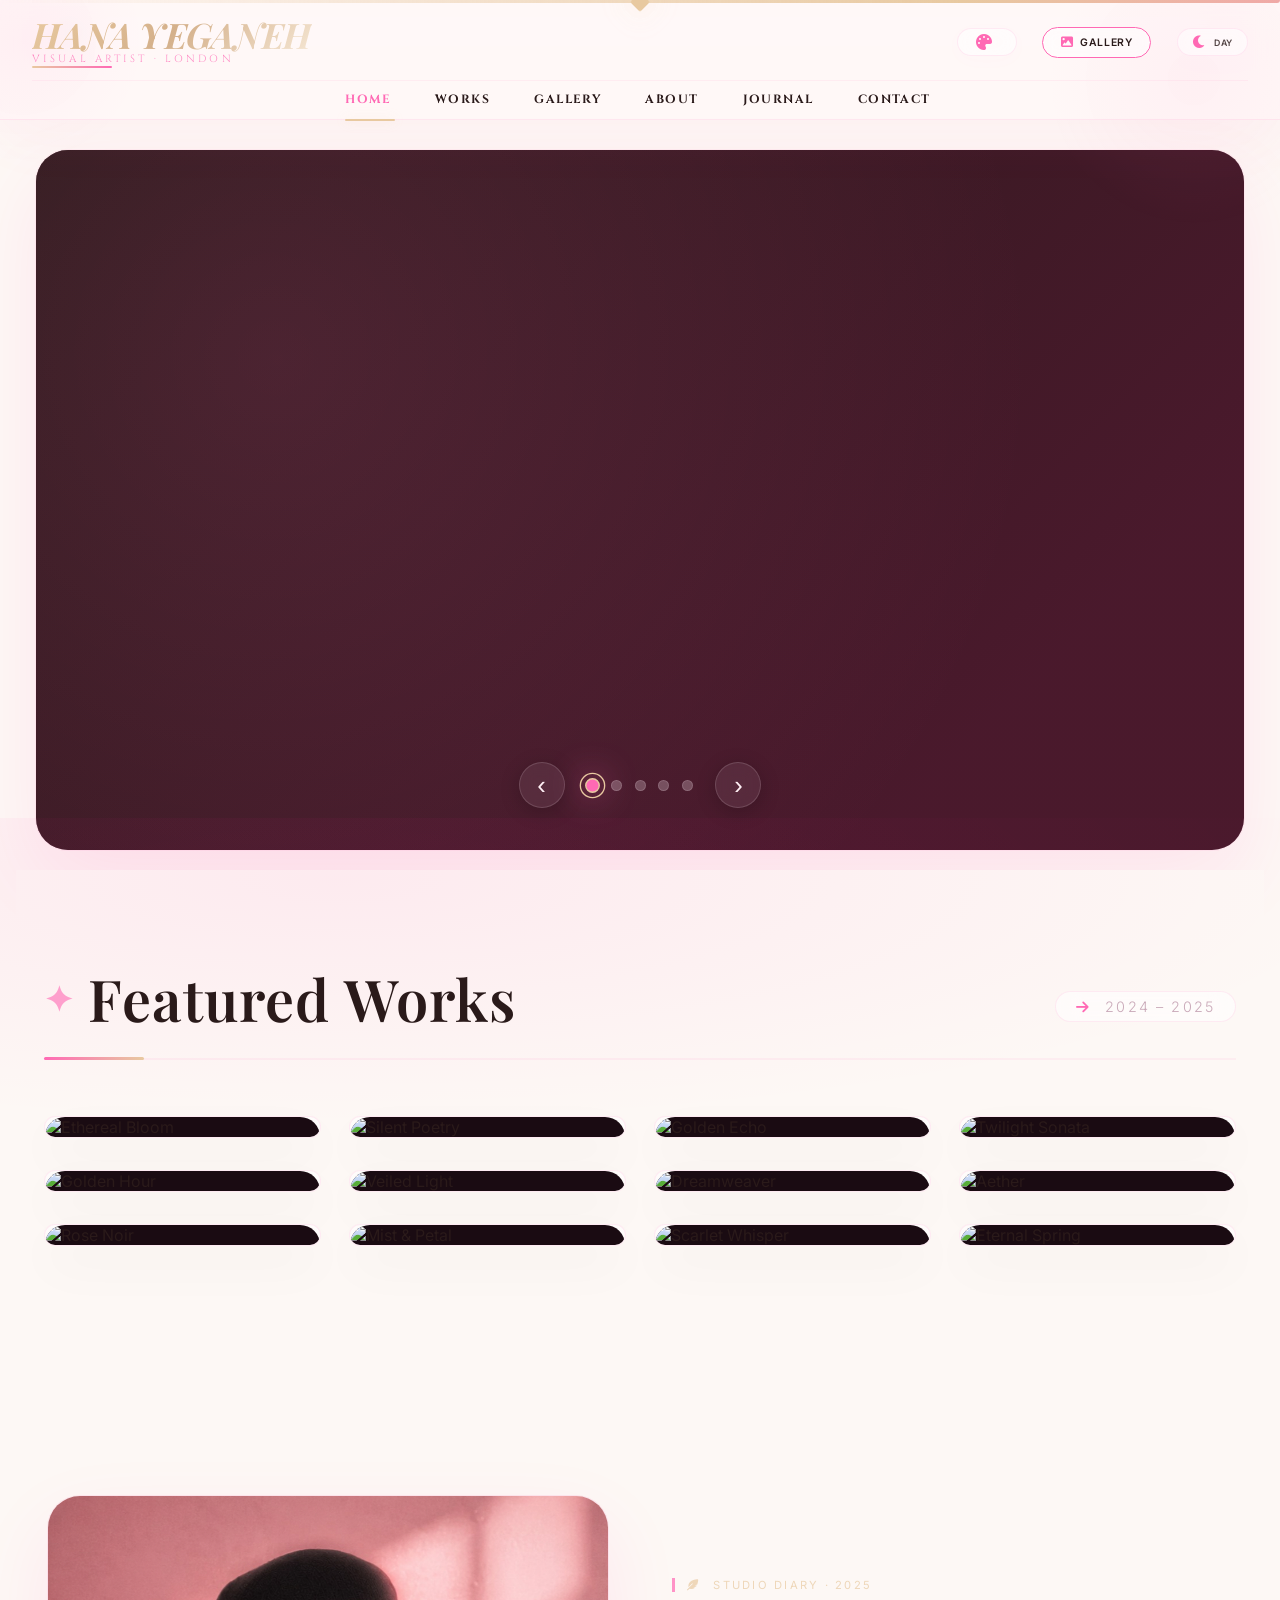
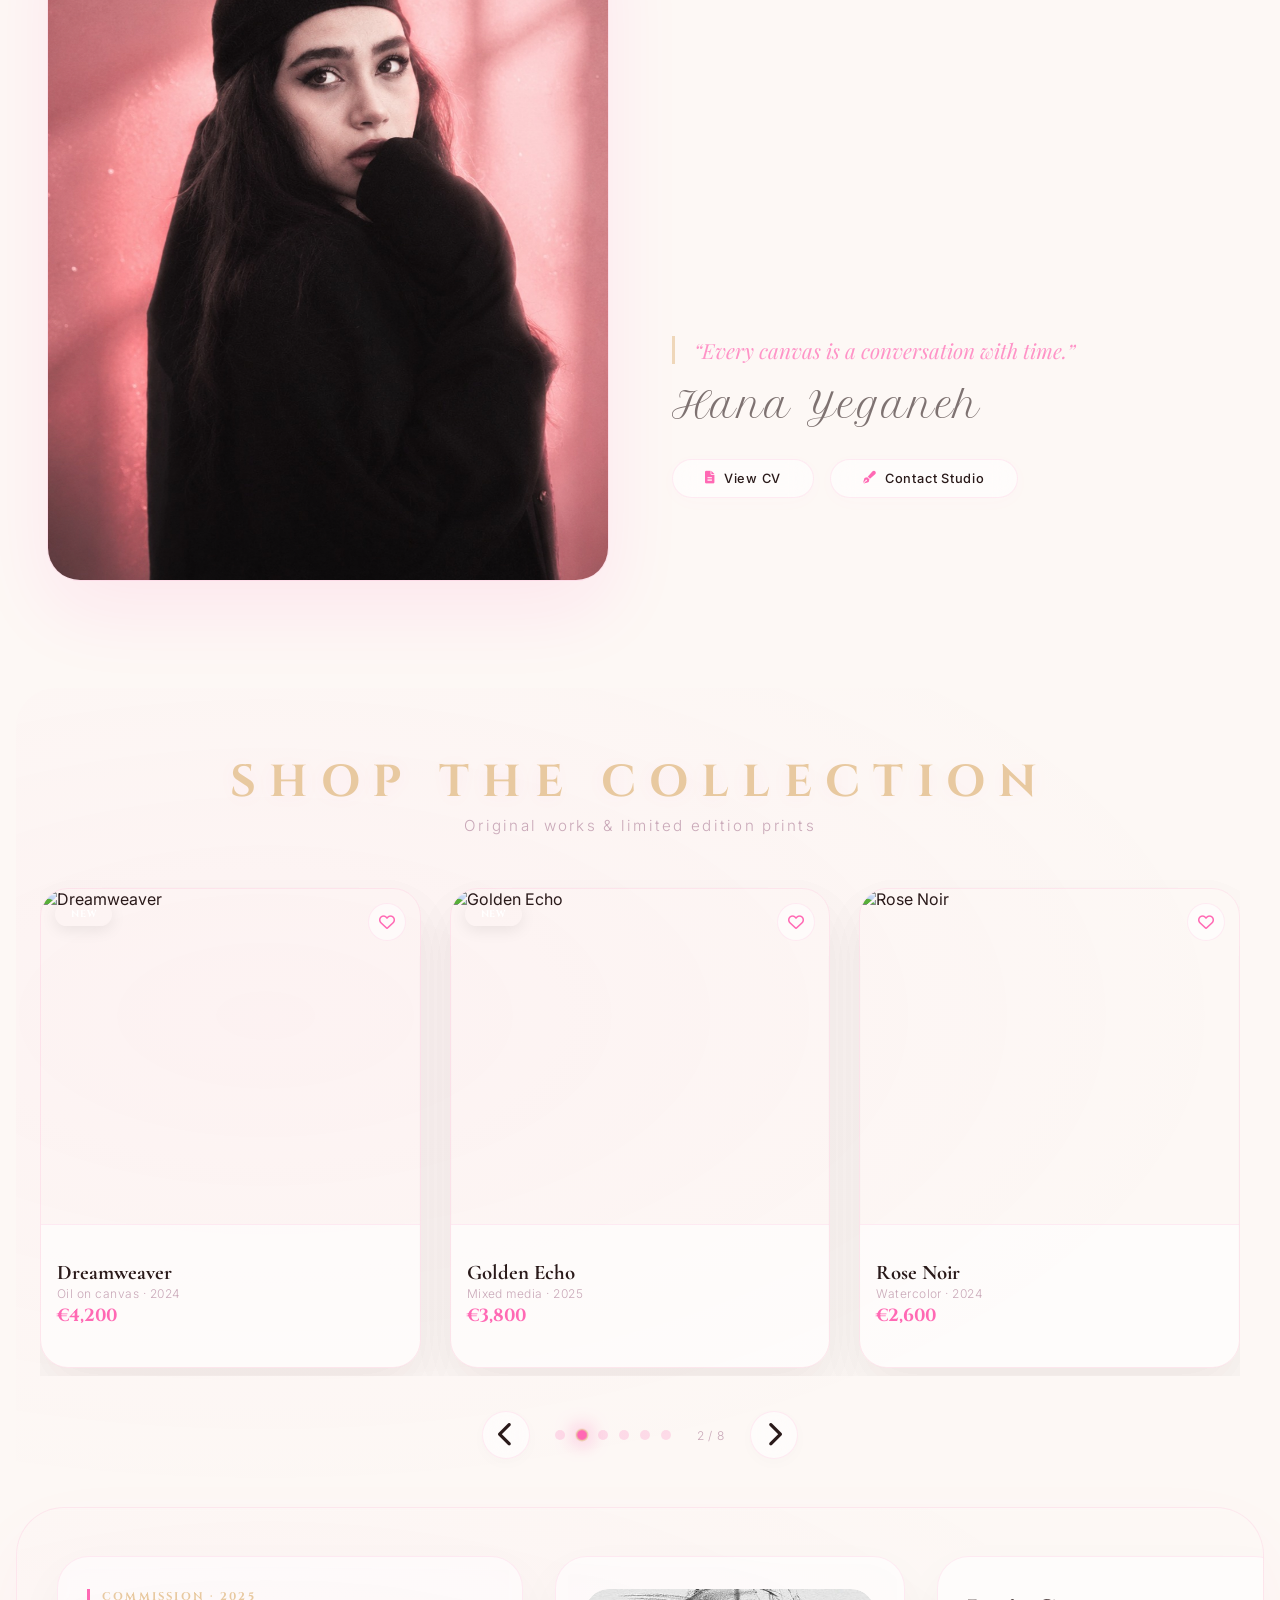
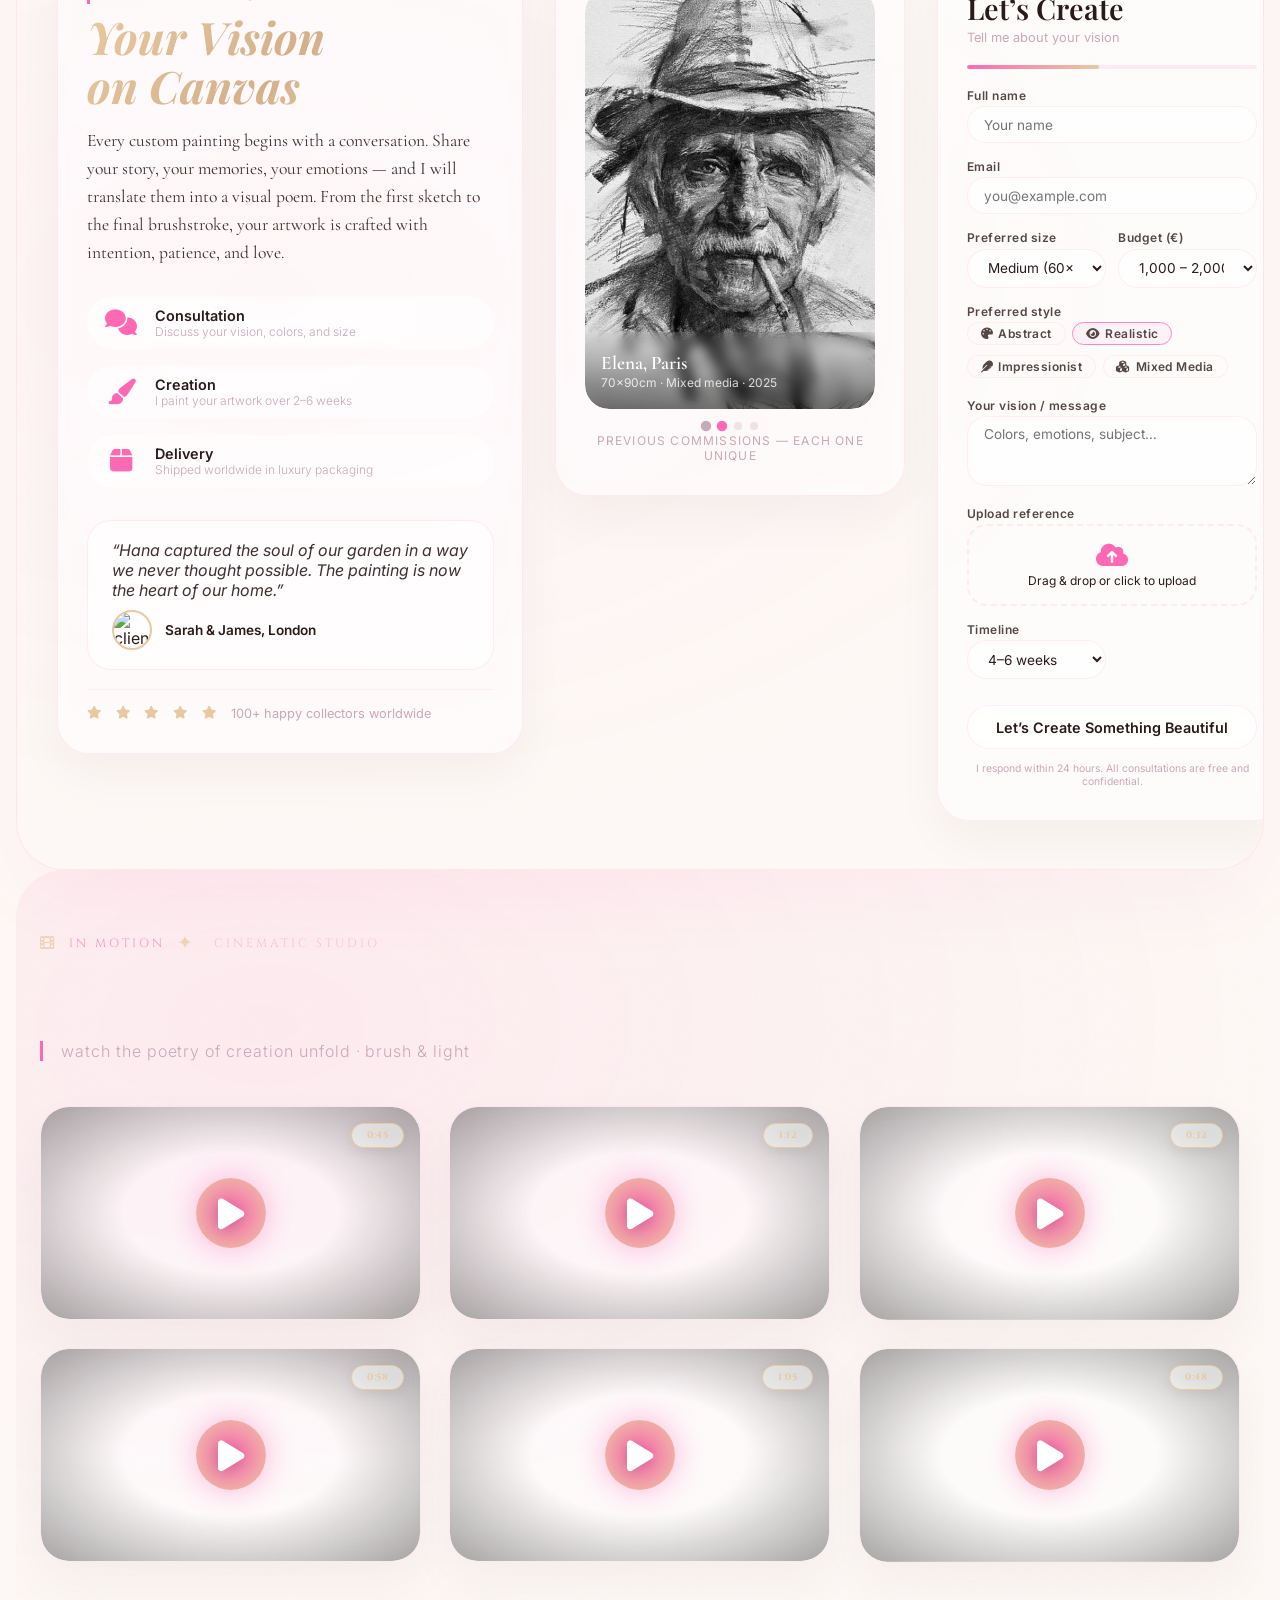
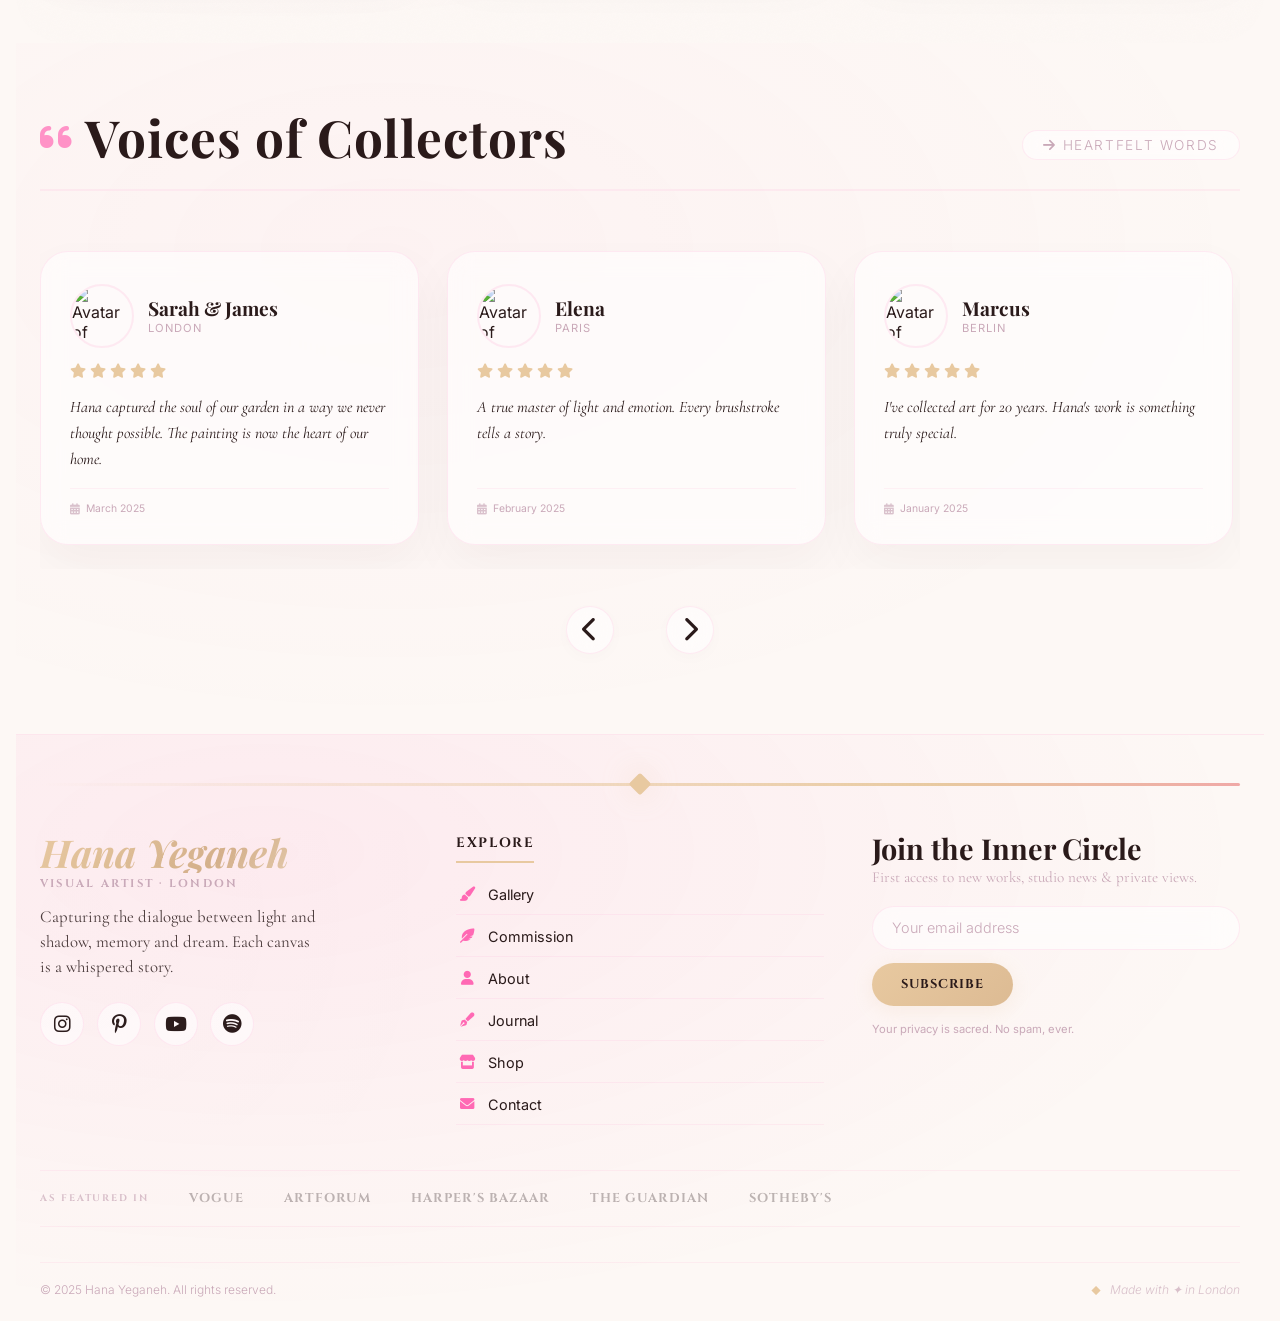
==== commit 08a31403: "index.html" ====
--- a/index.html
+++ b/index.html
@@ -148,7 +148,7 @@
       <div class="portrait-wrapper" id="portraitWrapper">
         <img
           class="portrait-image"
-          src="img-art/artist.png"
+          src="artist.jpg"
           alt="Hana Yeganeh in her studio"
           loading="lazy"
         />
@@ -231,10 +231,10 @@
 
       <div class="panel panel-center">
         <div class="gallery-carousel" id="carousel">
-          <div class="carousel-slide active" data-index="0"><img src="img-art/art-8.jpg" alt="custom1"><div class="carousel-overlay"><div class="client-name">Sarah & James, London</div><div class="meta">100×80cm · Oil on canvas · 2024</div></div></div>
-          <div class="carousel-slide" data-index="1"><img src="img-art/art-9.jpg" alt="custom2"><div class="carousel-overlay"><div class="client-name">Elena, Paris</div><div class="meta">70×90cm · Mixed media · 2025</div></div></div>
-          <div class="carousel-slide" data-index="2"><img src="img-art/art-10.jpg" alt="custom3"><div class="carousel-overlay"><div class="client-name">Marcus, Berlin</div><div class="meta">120×80cm · Oil on linen · 2023</div></div></div>
-          <div class="carousel-slide" data-index="3"><img src="img-art/art-11.jpg" alt="custom4"><div class="carousel-overlay"><div class="client-name">Aiko, Tokyo</div><div class="meta">60×60cm · Watercolor · 2025</div></div></div>
+          <div class="carousel-slide active" data-index="0"><img src="art-8.jpg" alt="custom1"><div class="carousel-overlay"><div class="client-name">Sarah & James, London</div><div class="meta">100×80cm · Oil on canvas · 2024</div></div></div>
+          <div class="carousel-slide" data-index="1"><img src="art-9.jpg" alt="custom2"><div class="carousel-overlay"><div class="client-name">Elena, Paris</div><div class="meta">70×90cm · Mixed media · 2025</div></div></div>
+          <div class="carousel-slide" data-index="2"><img src="art-10.jpg" alt="custom3"><div class="carousel-overlay"><div class="client-name">Marcus, Berlin</div><div class="meta">120×80cm · Oil on linen · 2023</div></div></div>
+          <div class="carousel-slide" data-index="3"><img src="art-11.jpg" alt="custom4"><div class="carousel-overlay"><div class="client-name">Aiko, Tokyo</div><div class="meta">60×60cm · Watercolor · 2025</div></div></div>
         </div>
         <div class="carousel-dots" id="carouselDots"><span class="active" data-index="0"></span><span data-index="1"></span><span data-index="2"></span><span data-index="3"></span></div>
         <div class="gallery-caption">Previous commissions — each one unique</div>
@@ -428,4 +428,4 @@
 <script src="https://cdn.jsdelivr.net/npm/typed.js@2.0.16"></script>
 <script src="https://cdn.jsdelivr.net/npm/typed.js@2.0.12"></script>
 </body>
-</html>+</html>
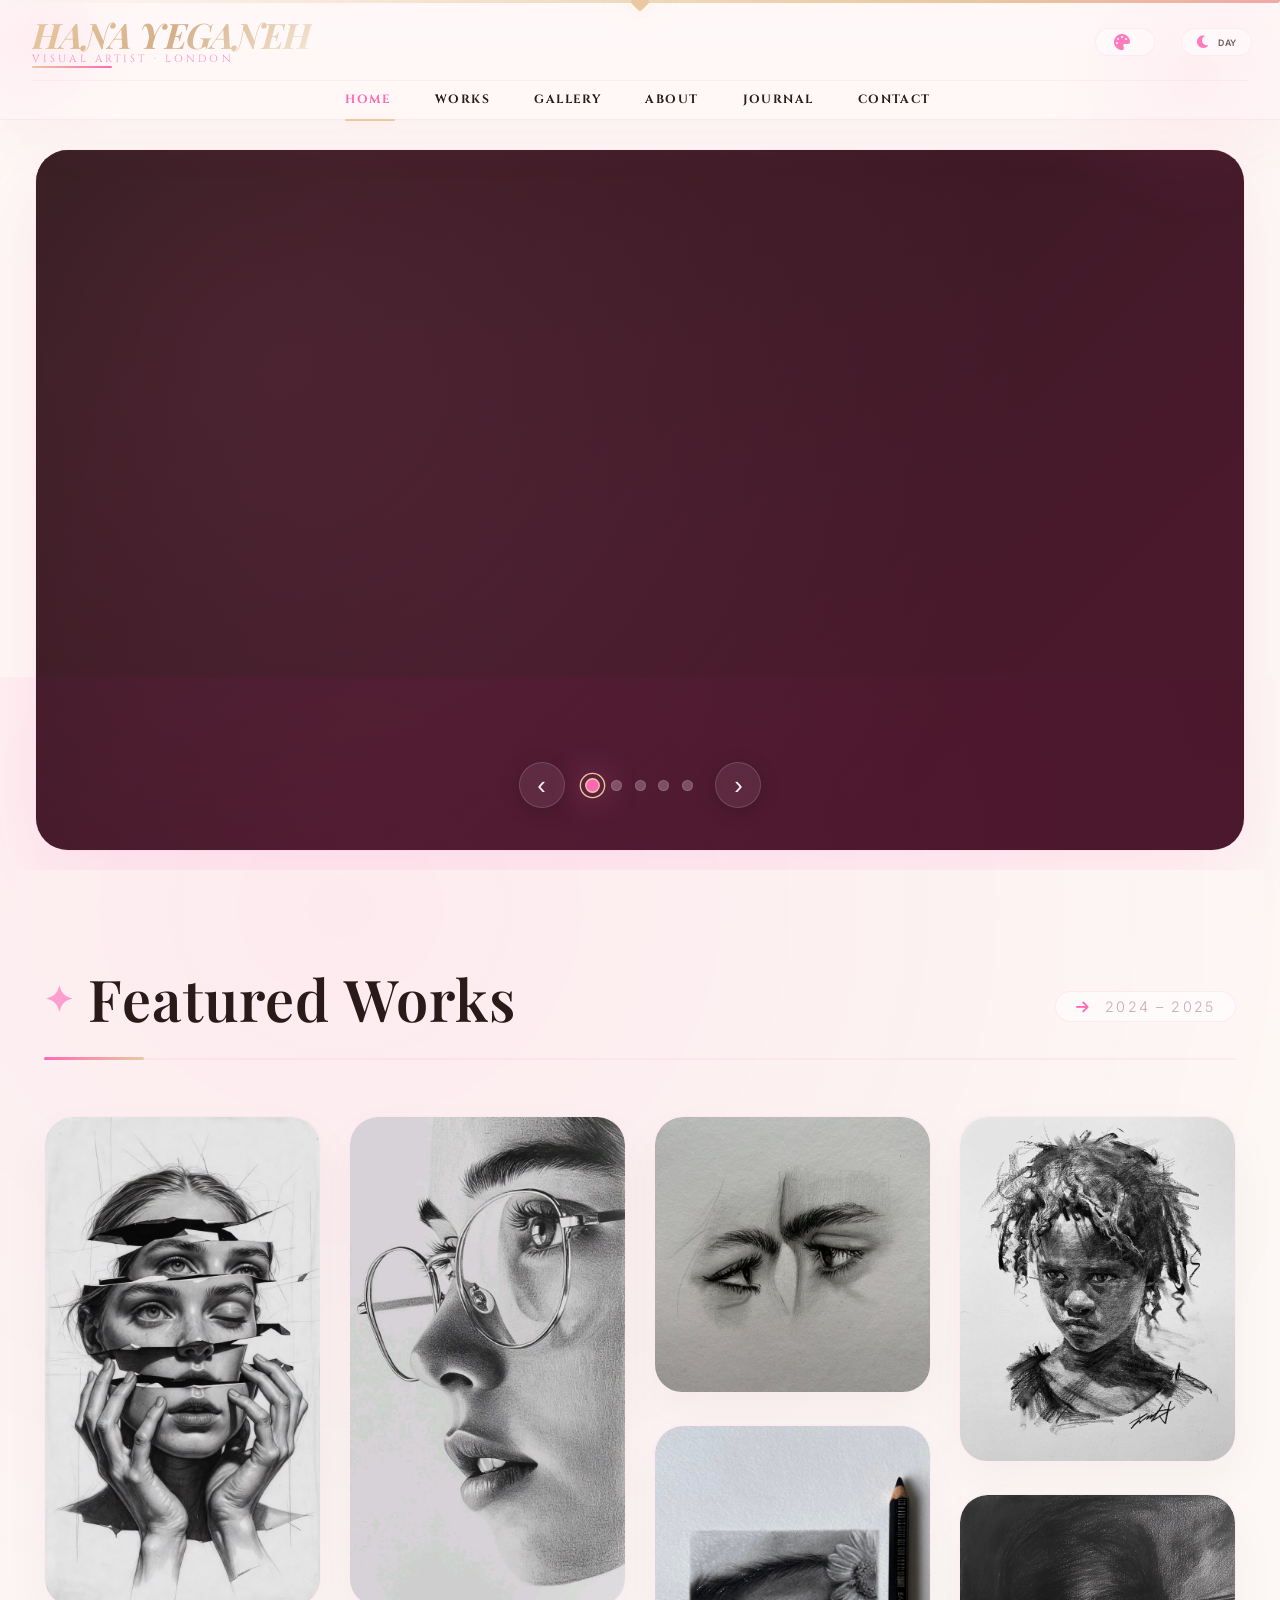
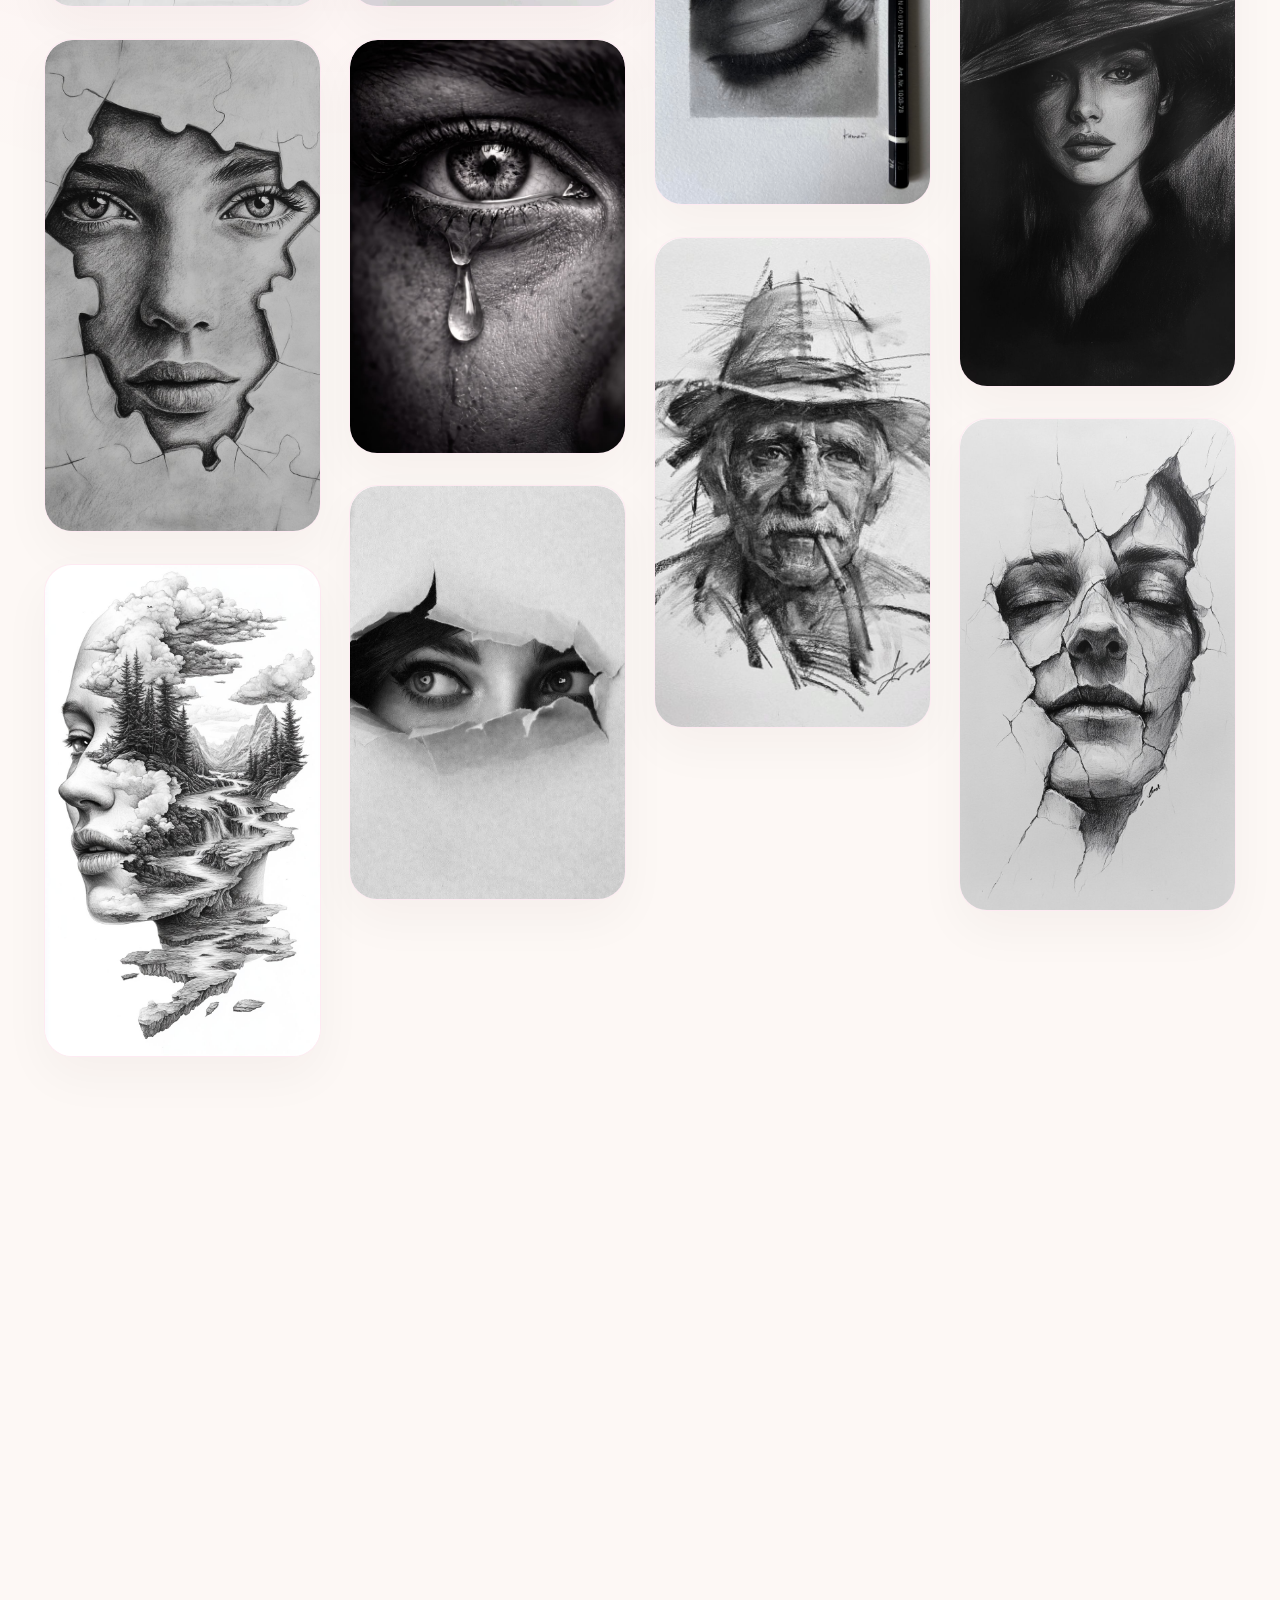
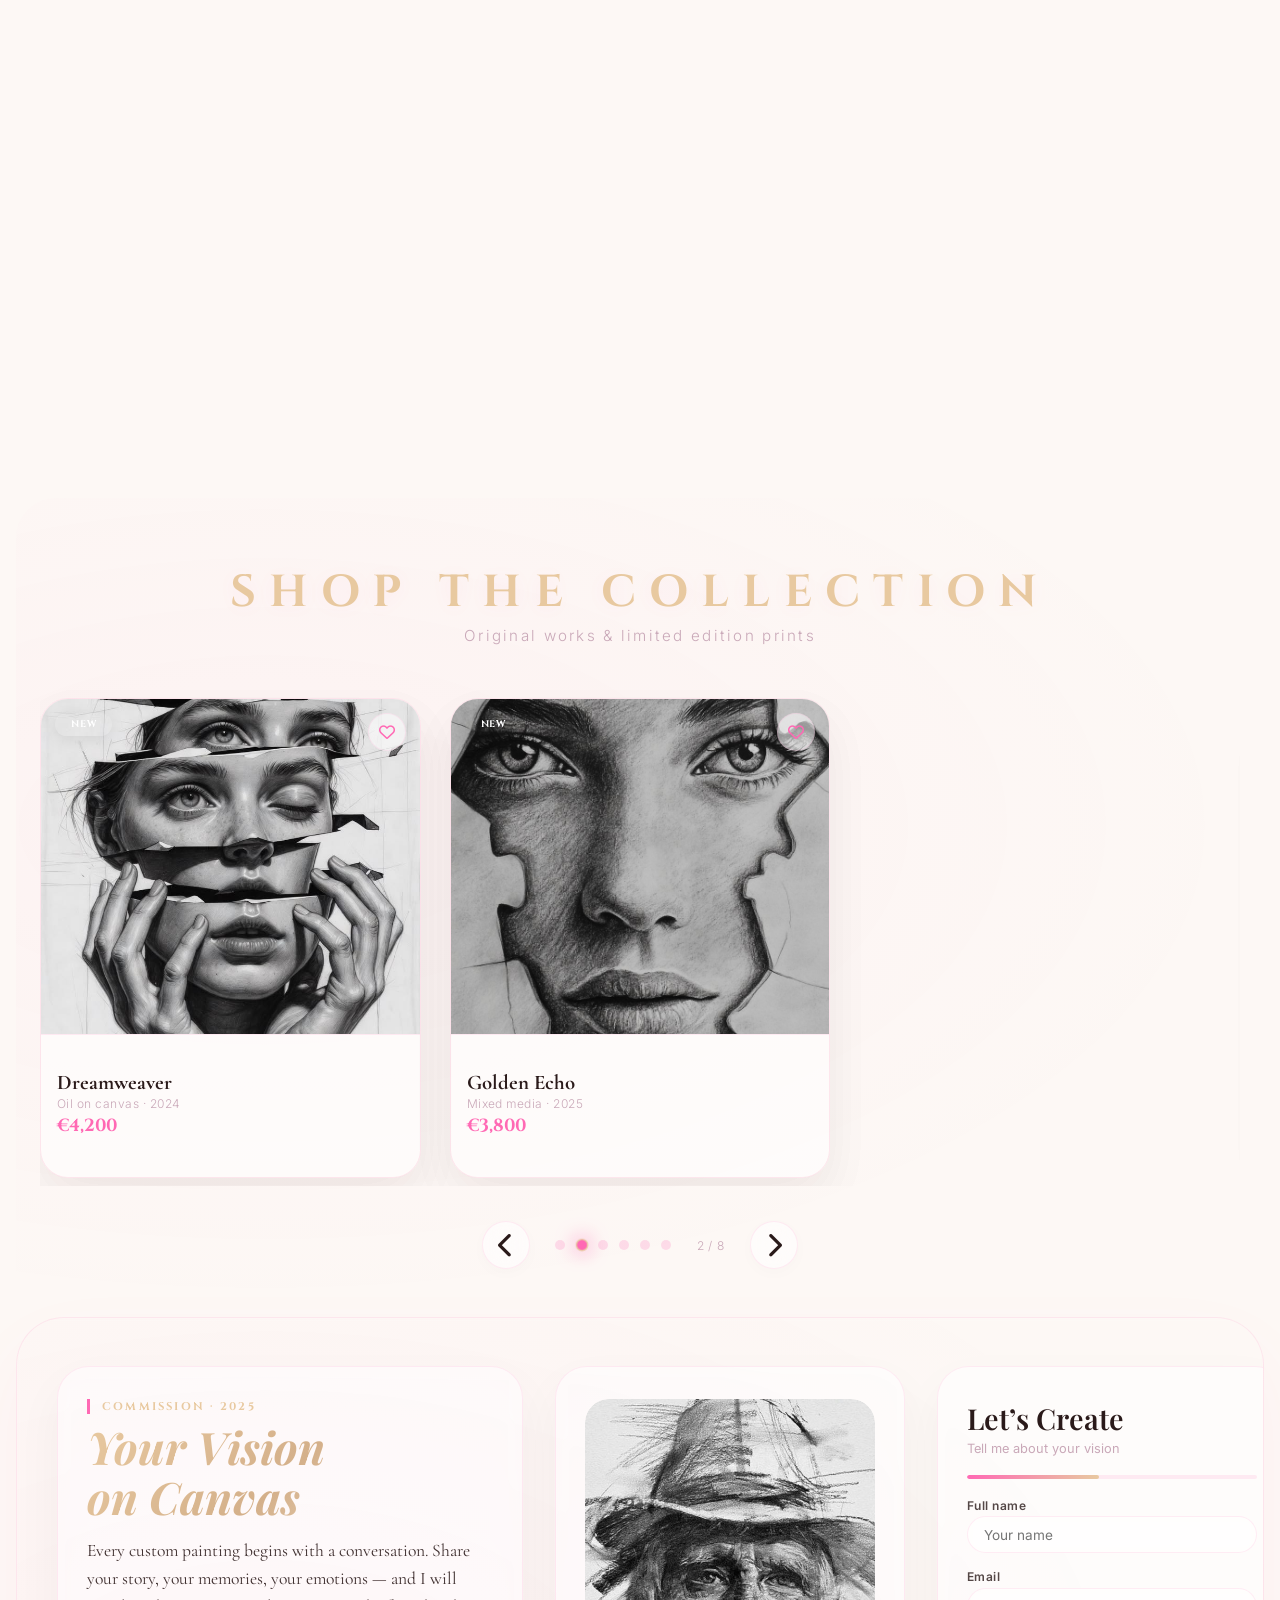
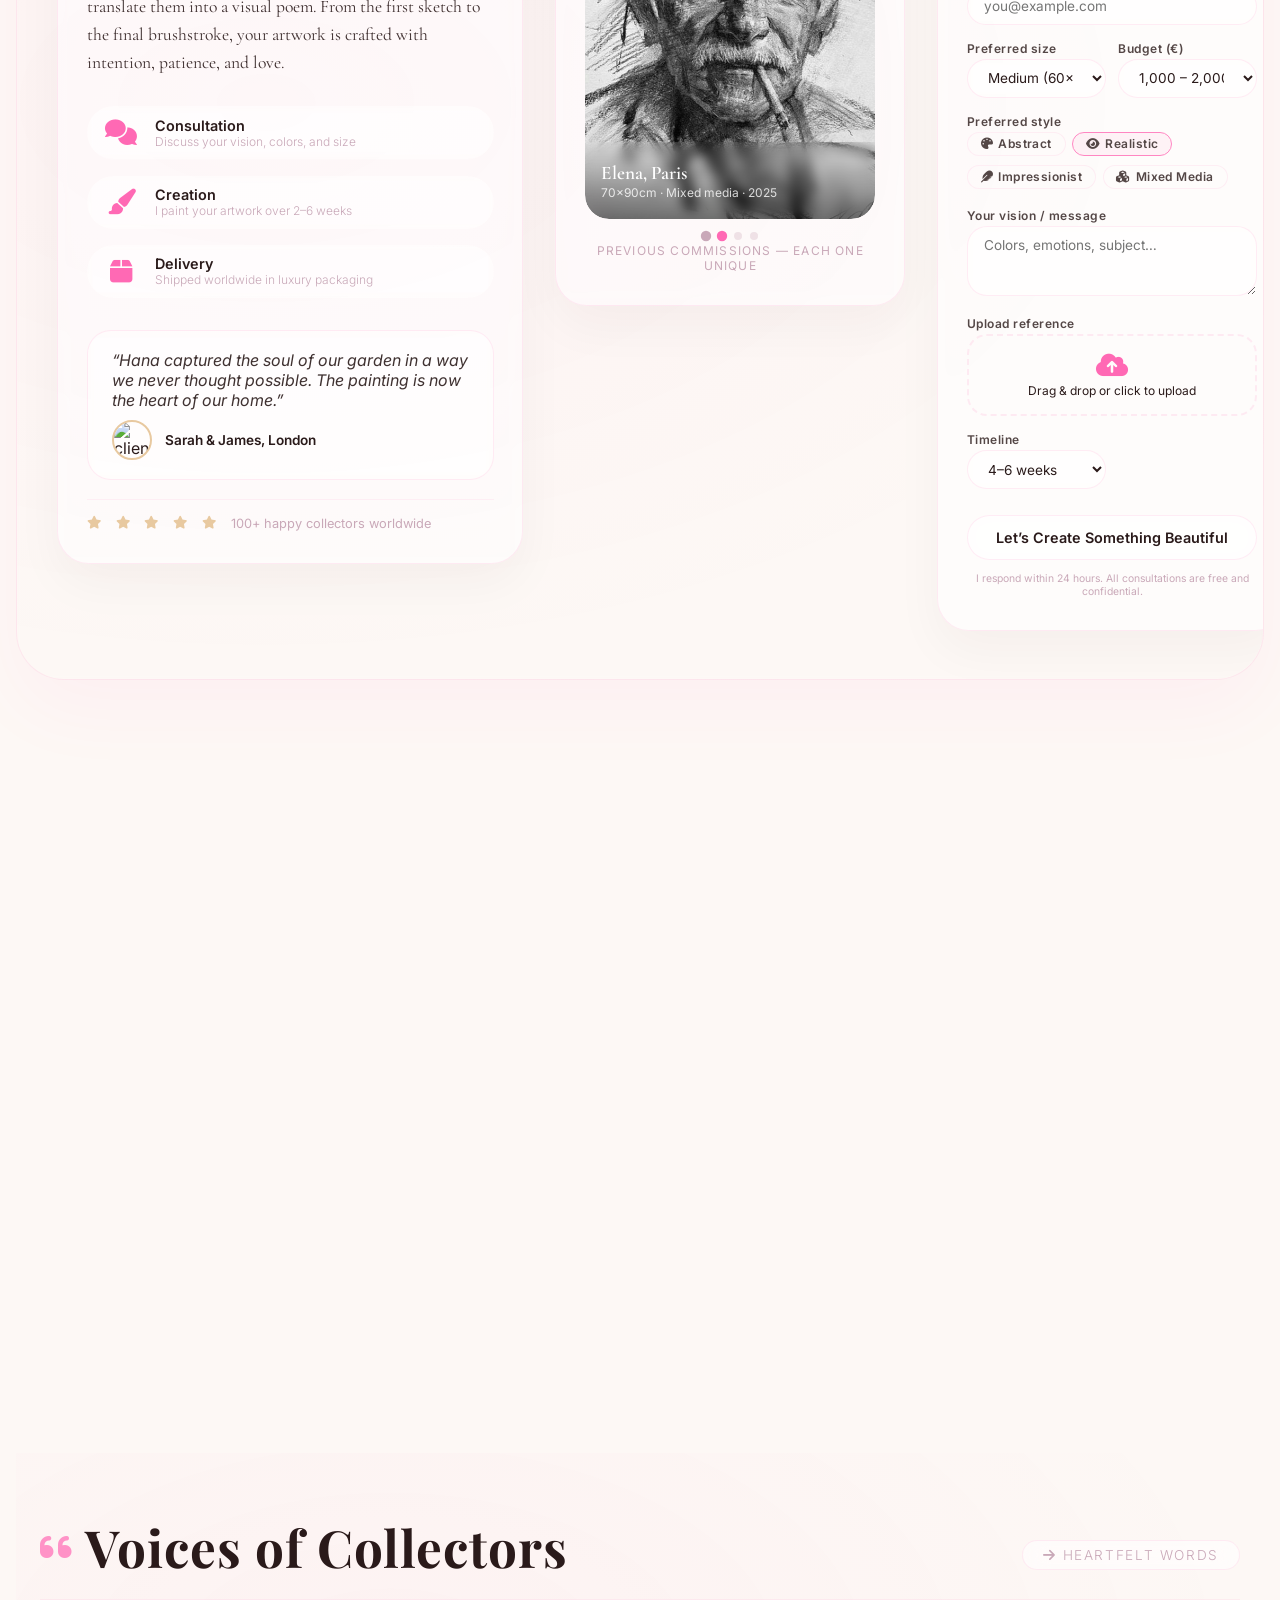
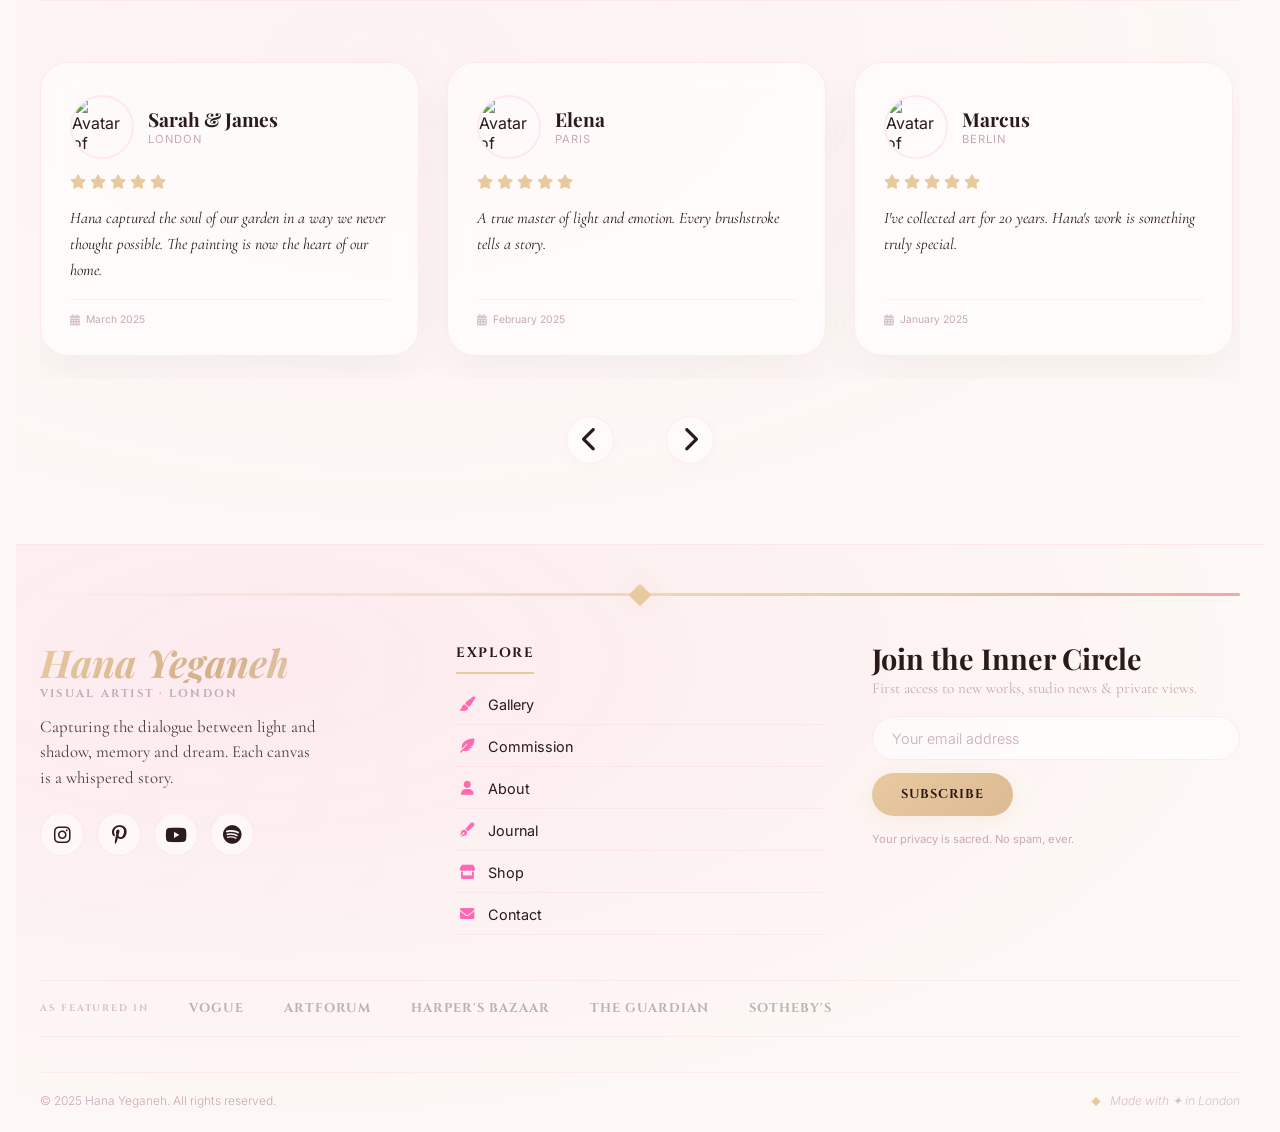
==== commit c5666a03: "index.html" ====
--- a/index.html
+++ b/index.html
@@ -52,12 +52,8 @@
             <input type="text" id="searchInput" placeholder="Search artworks..." aria-label="Search">
           </div>
         </div>
-
-        <div class="ctas">
-          <a href="index.html#masonryGallery" class="cta-btn"><i class="fas fa-image"></i> <span>GALLERY</span></a>
-        </div>
-
-        <button class="theme-toggle" id="themeToggle" aria-label="Toggle theme">
+          
+       <button class="theme-toggle" id="themeToggle" aria-label="Toggle theme">
           <i class="fas fa-moon" id="themeIcon"></i>
           <span class="toggle-label" id="themeLabel">DAY</span>
         </button>
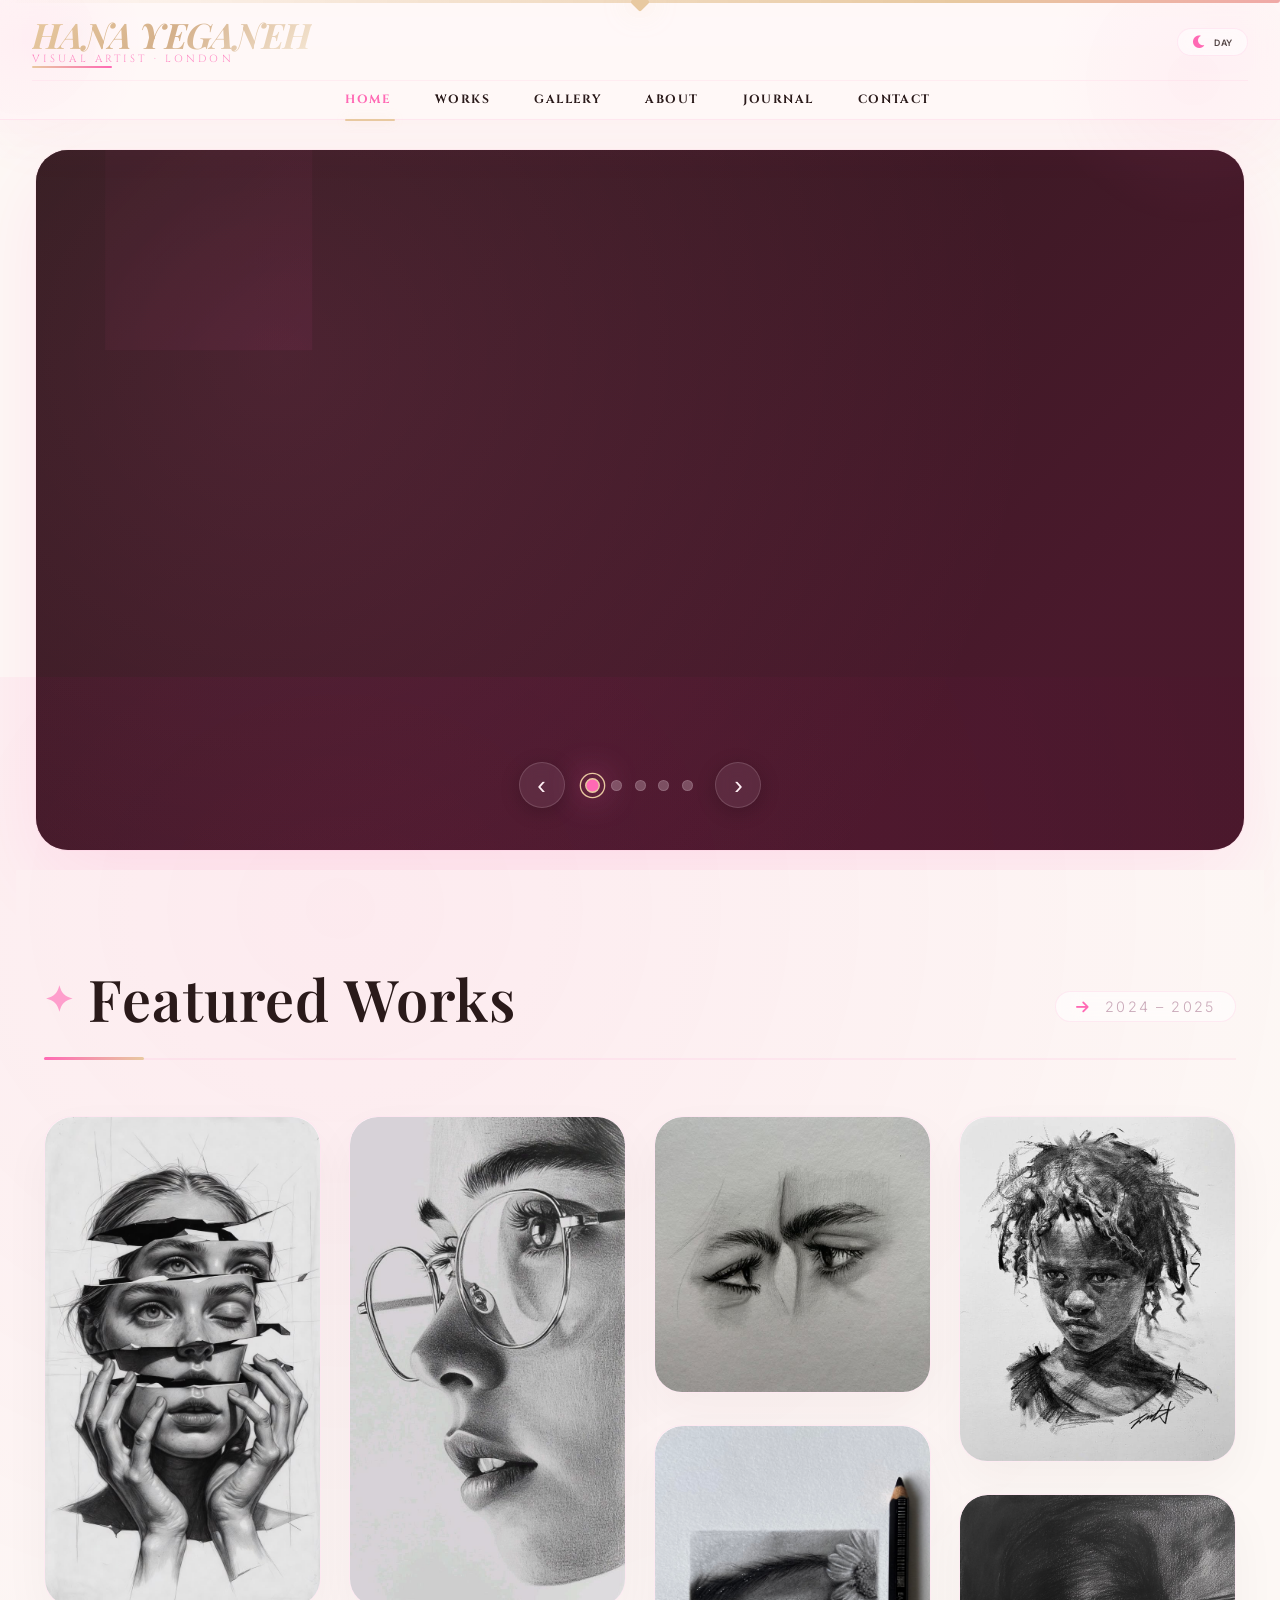
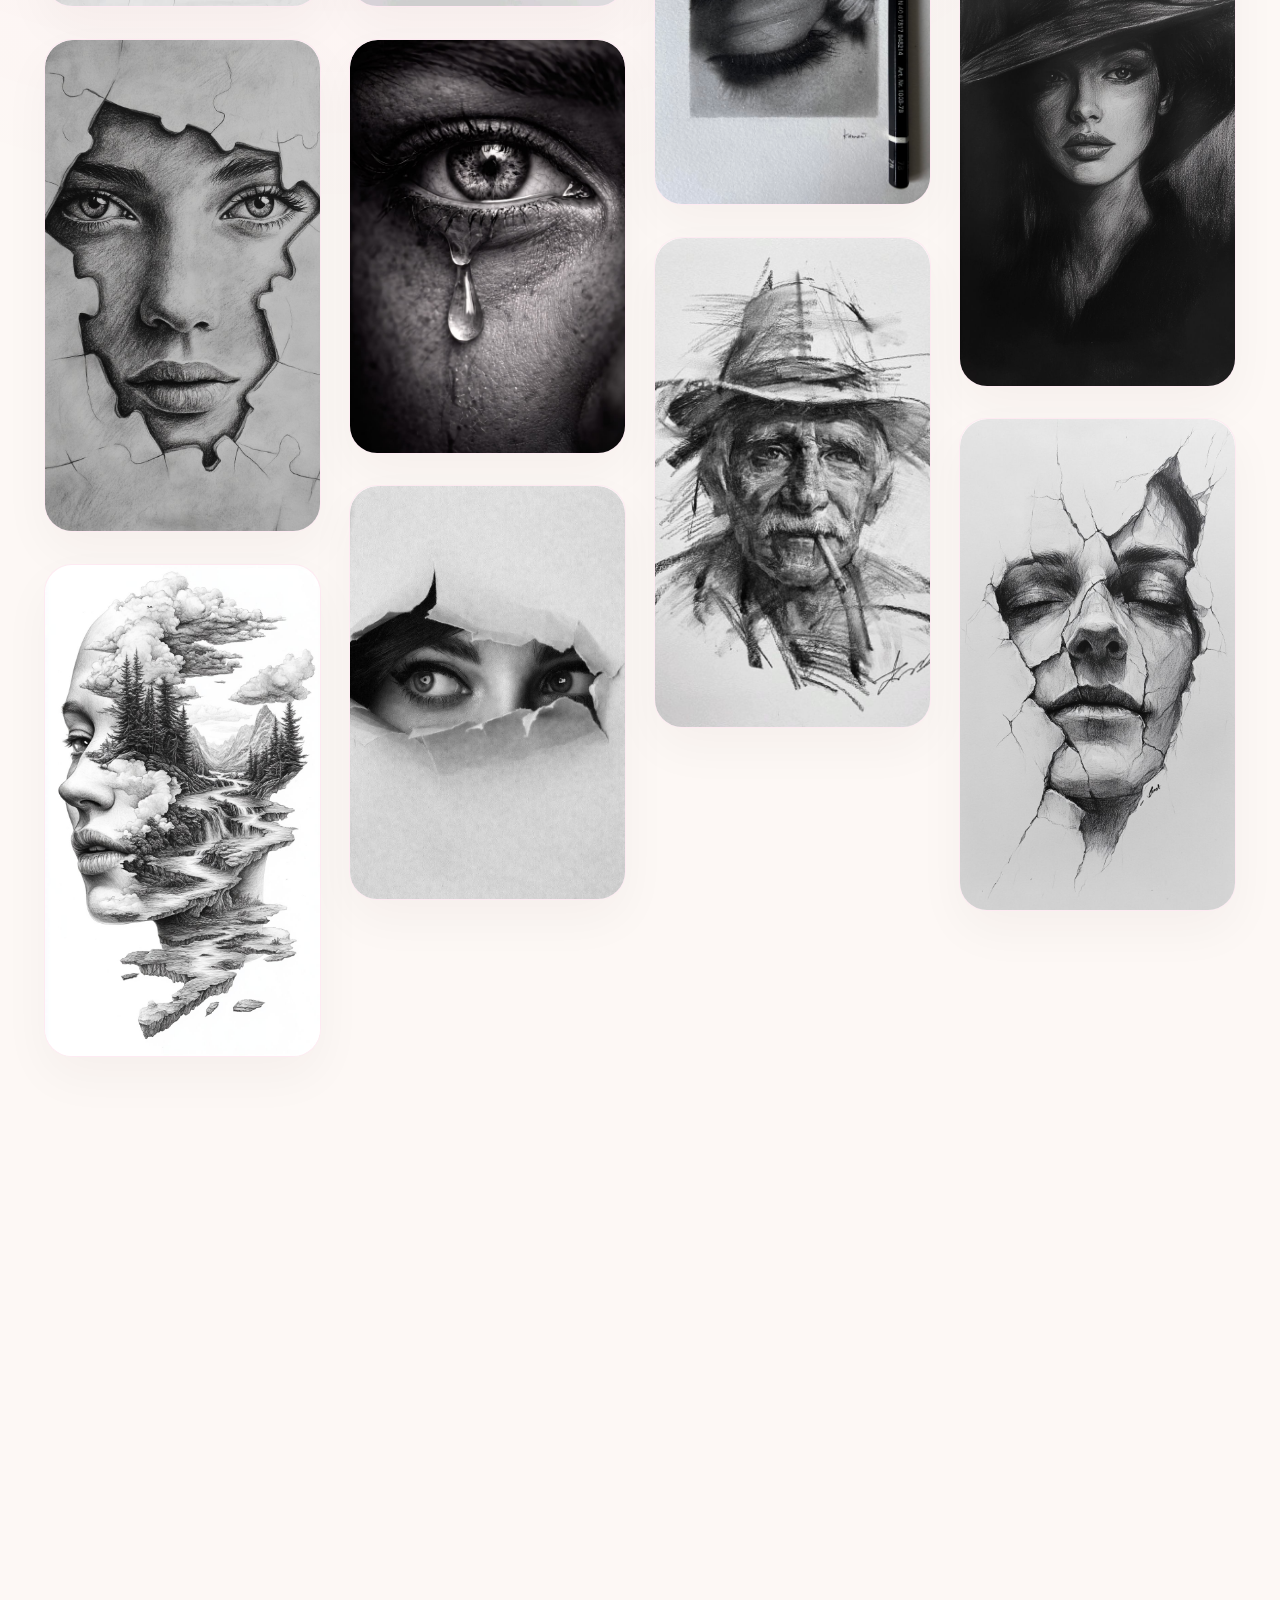
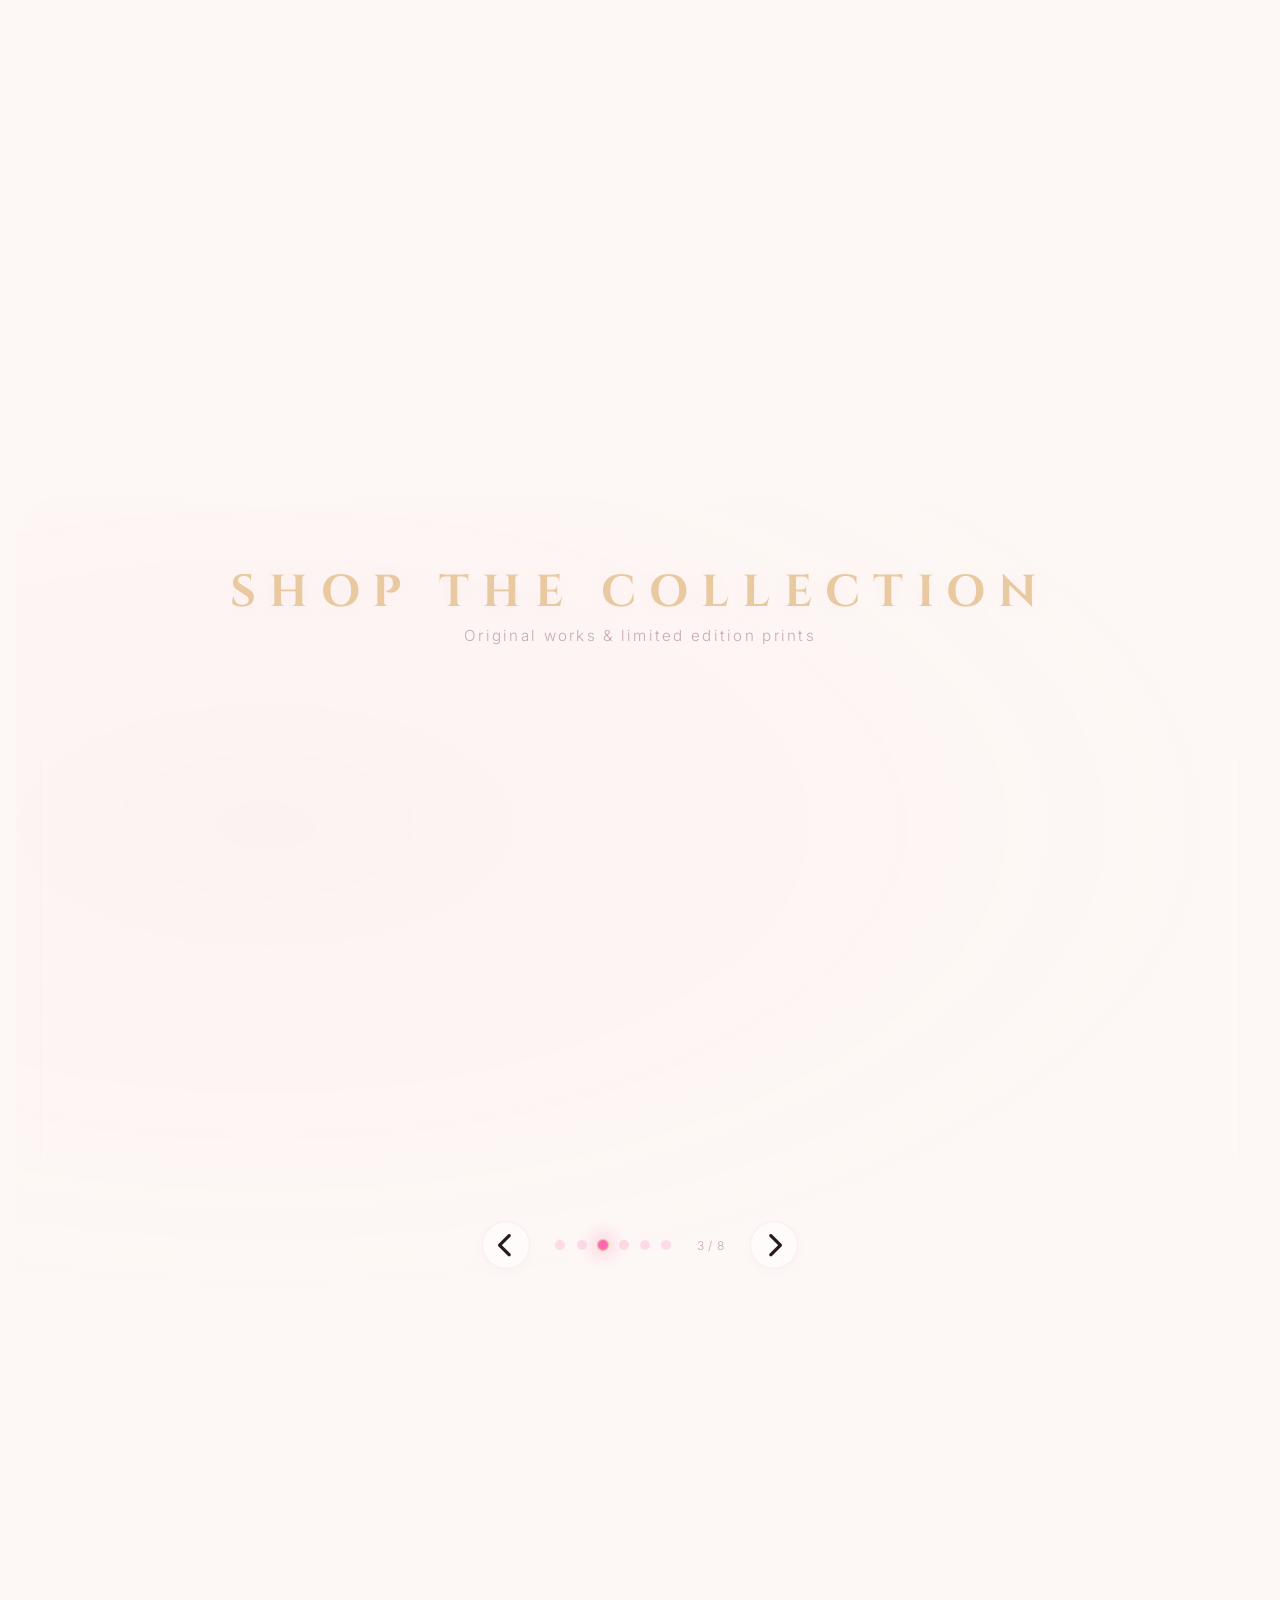
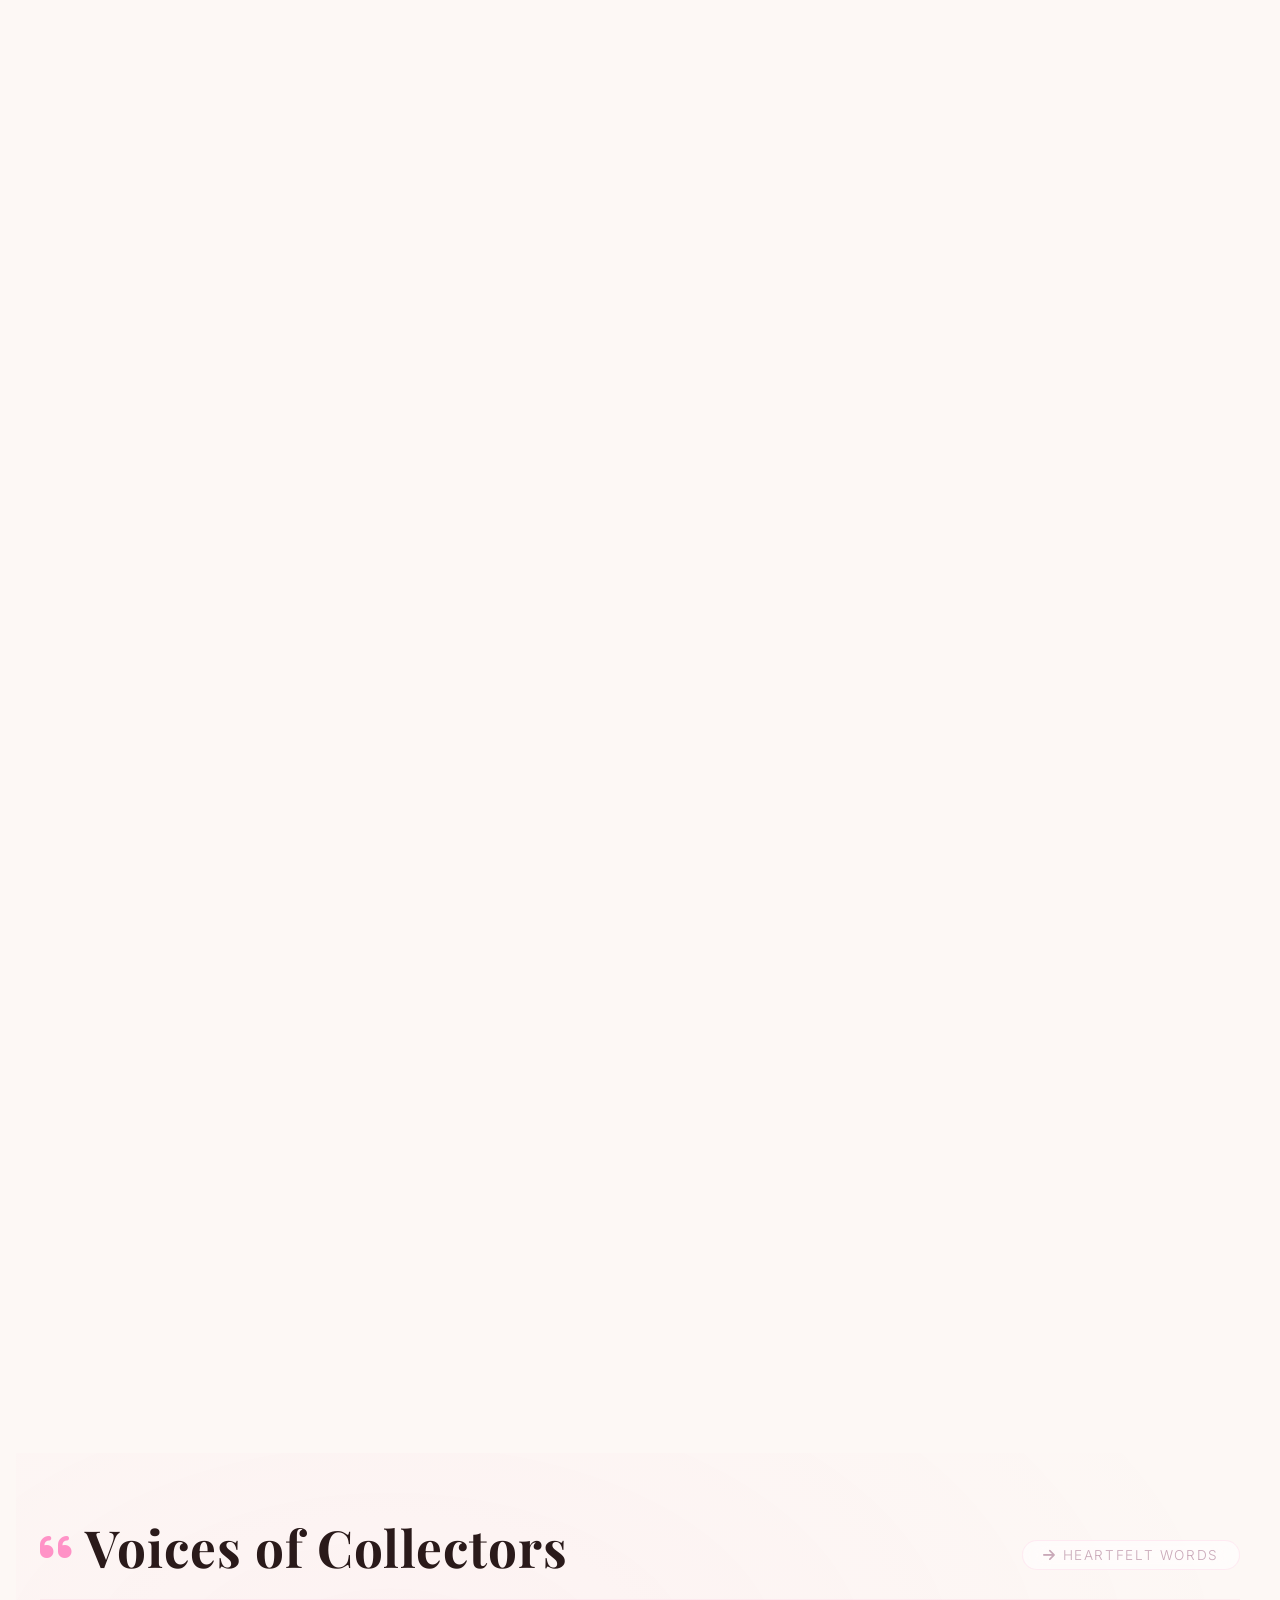
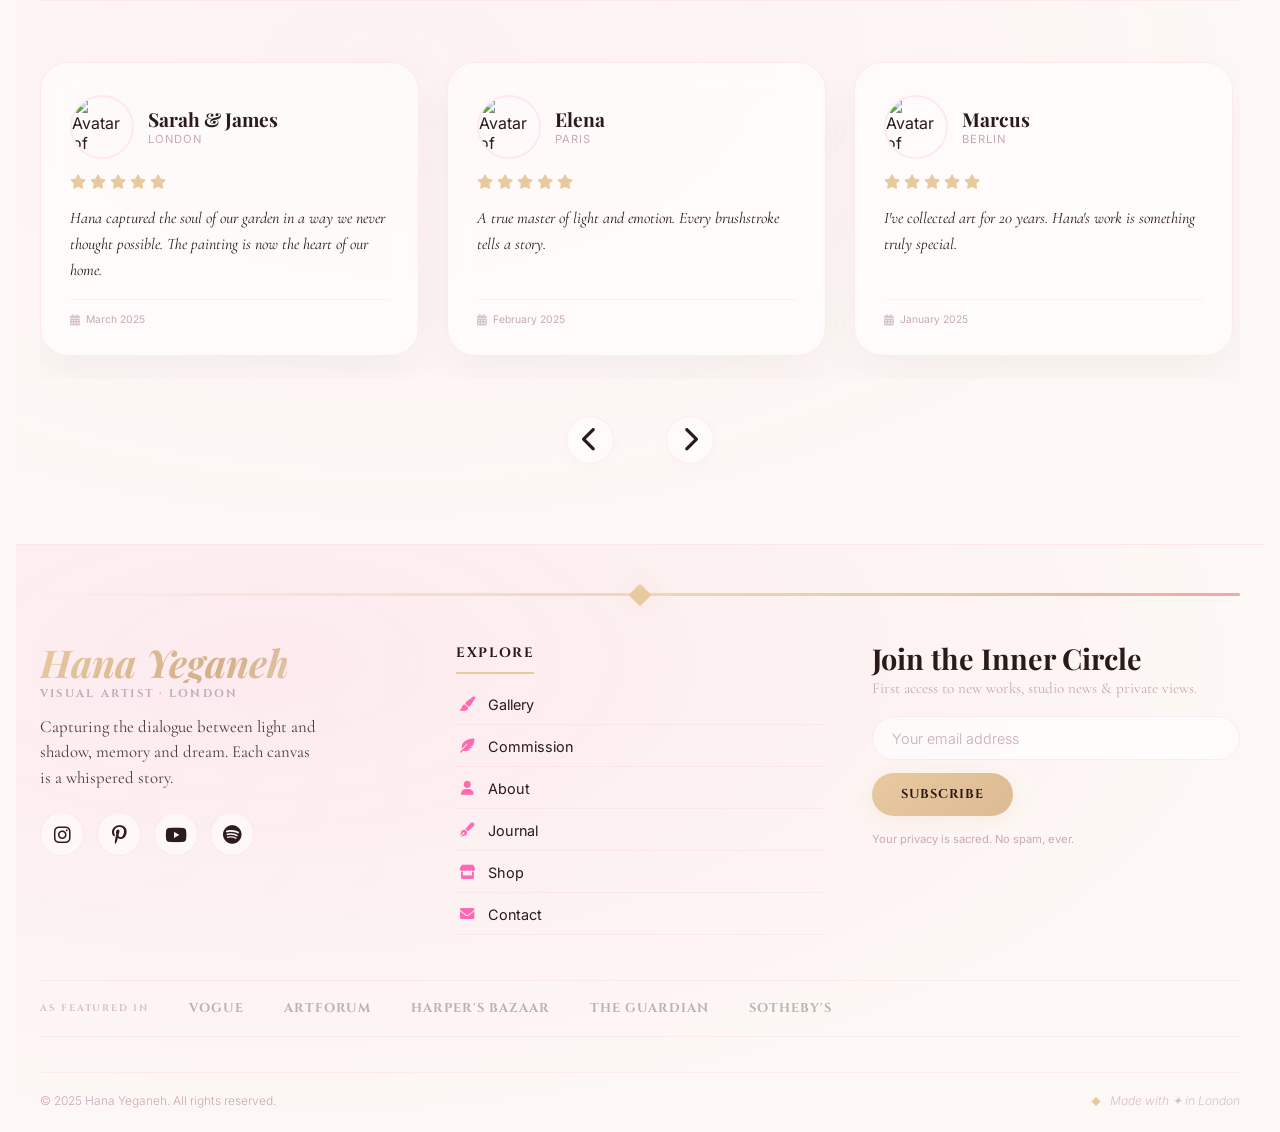
==== commit 6adc198d: "index.html" ====
--- a/index.html
+++ b/index.html
@@ -46,13 +46,6 @@
       </a>
 
       <div class="right-group" id="rightGroup">
-        <div class="search-container">
-          <div class="search-box" id="searchBox">
-            <i class="fas fa-palette"></i>
-            <input type="text" id="searchInput" placeholder="Search artworks..." aria-label="Search">
-          </div>
-        </div>
-          
        <button class="theme-toggle" id="themeToggle" aria-label="Toggle theme">
           <i class="fas fa-moon" id="themeIcon"></i>
           <span class="toggle-label" id="themeLabel">DAY</span>
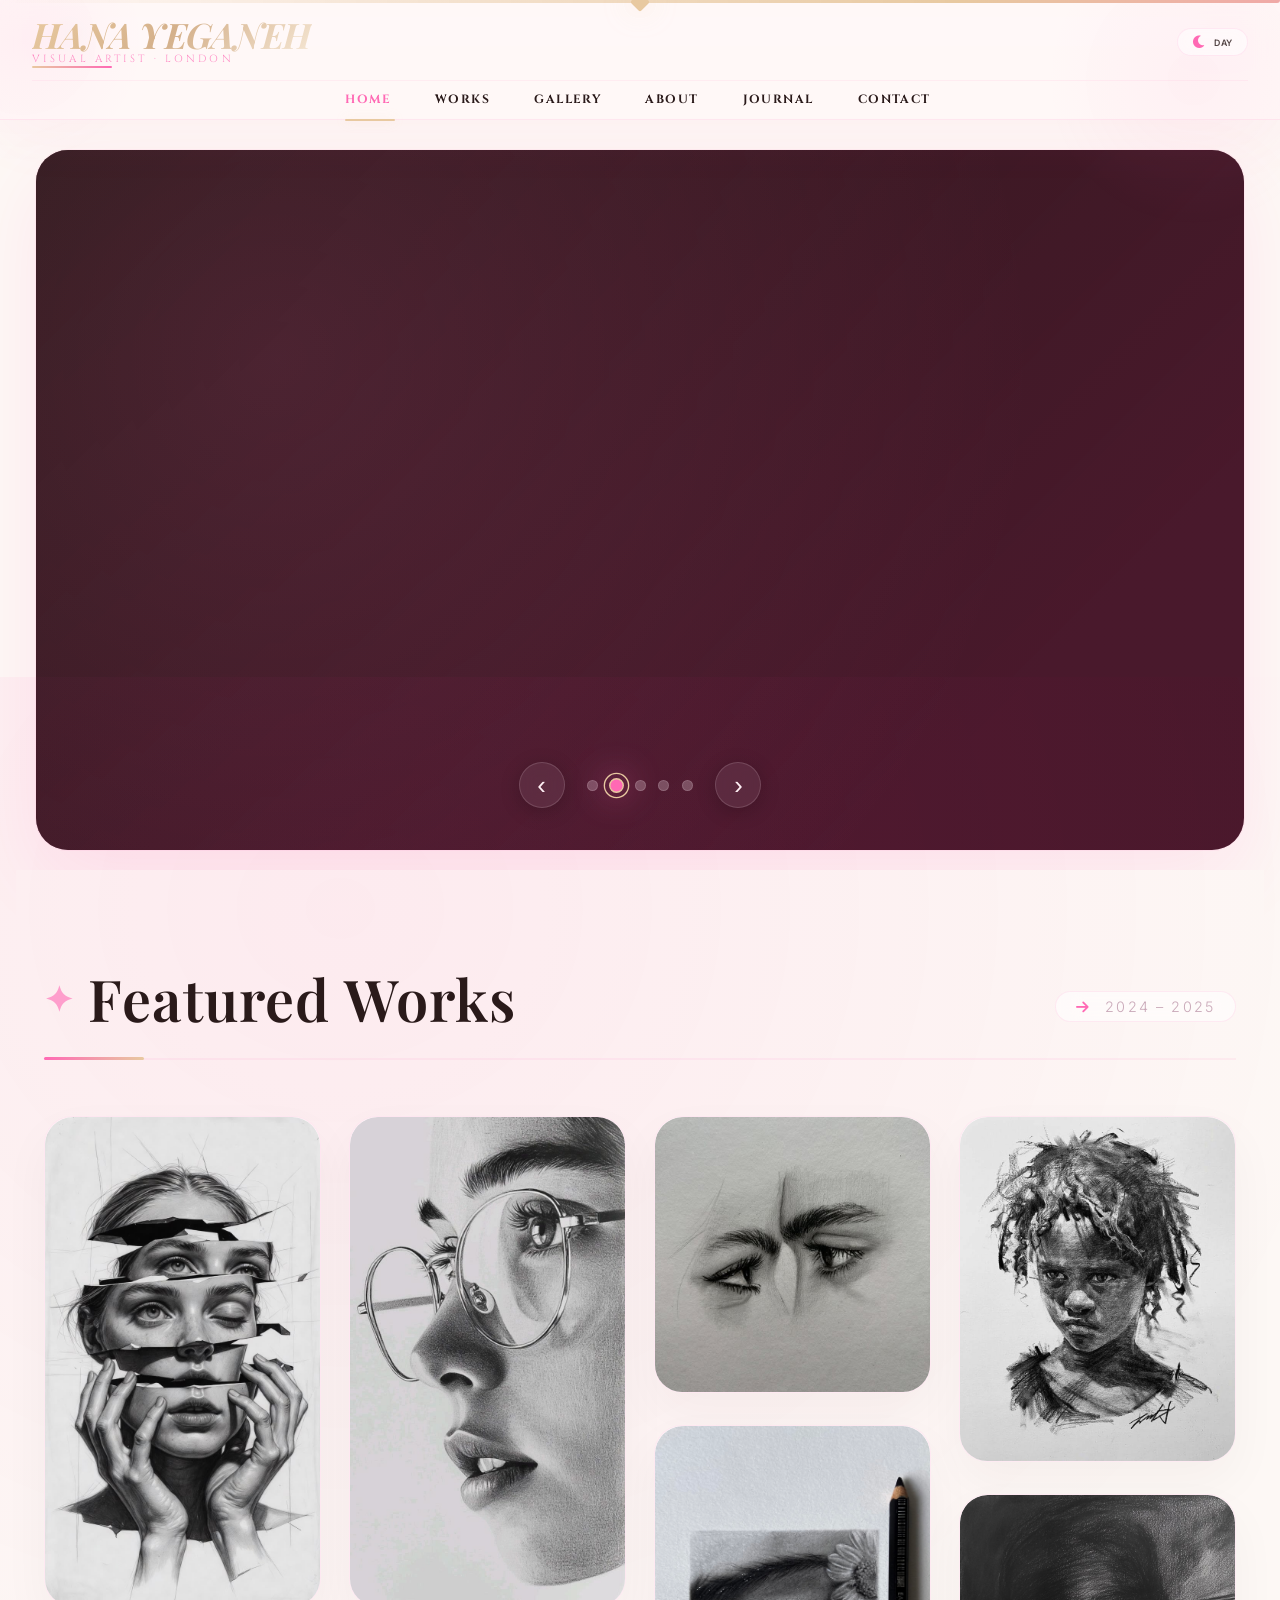
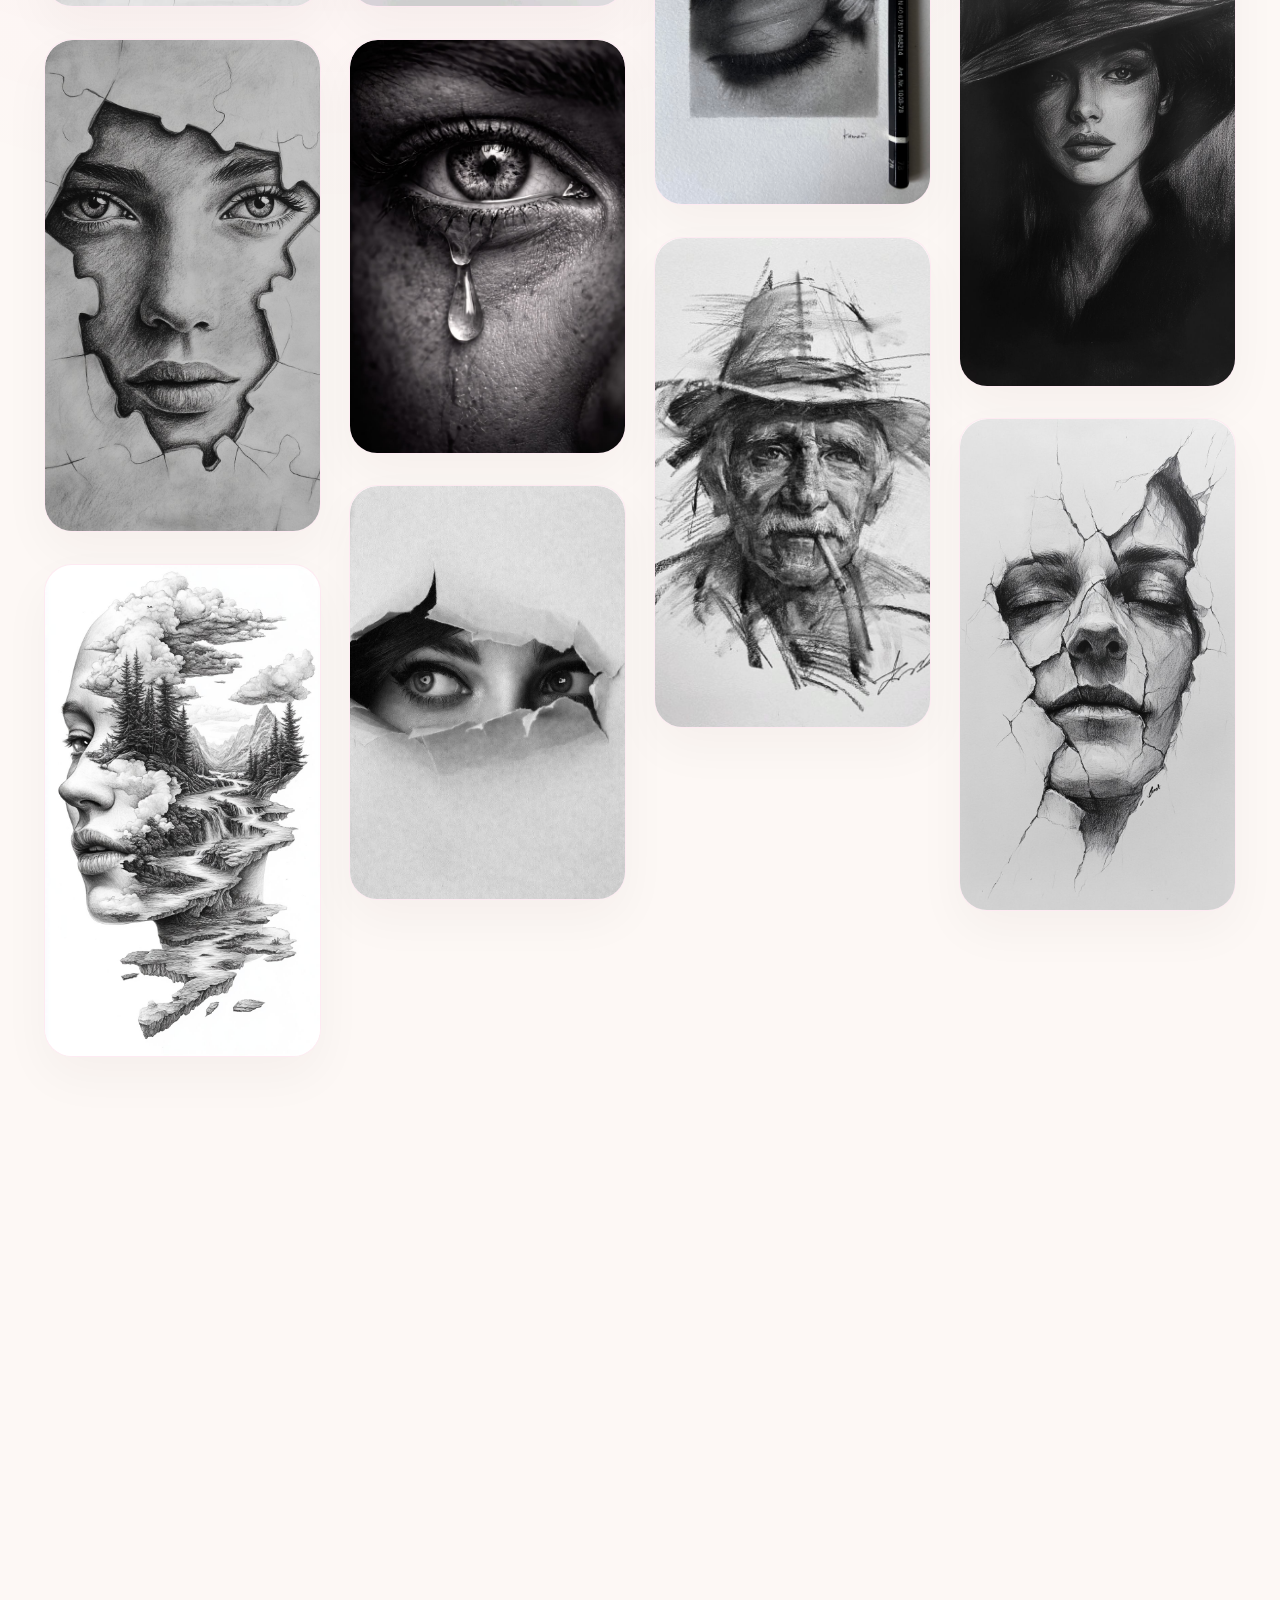
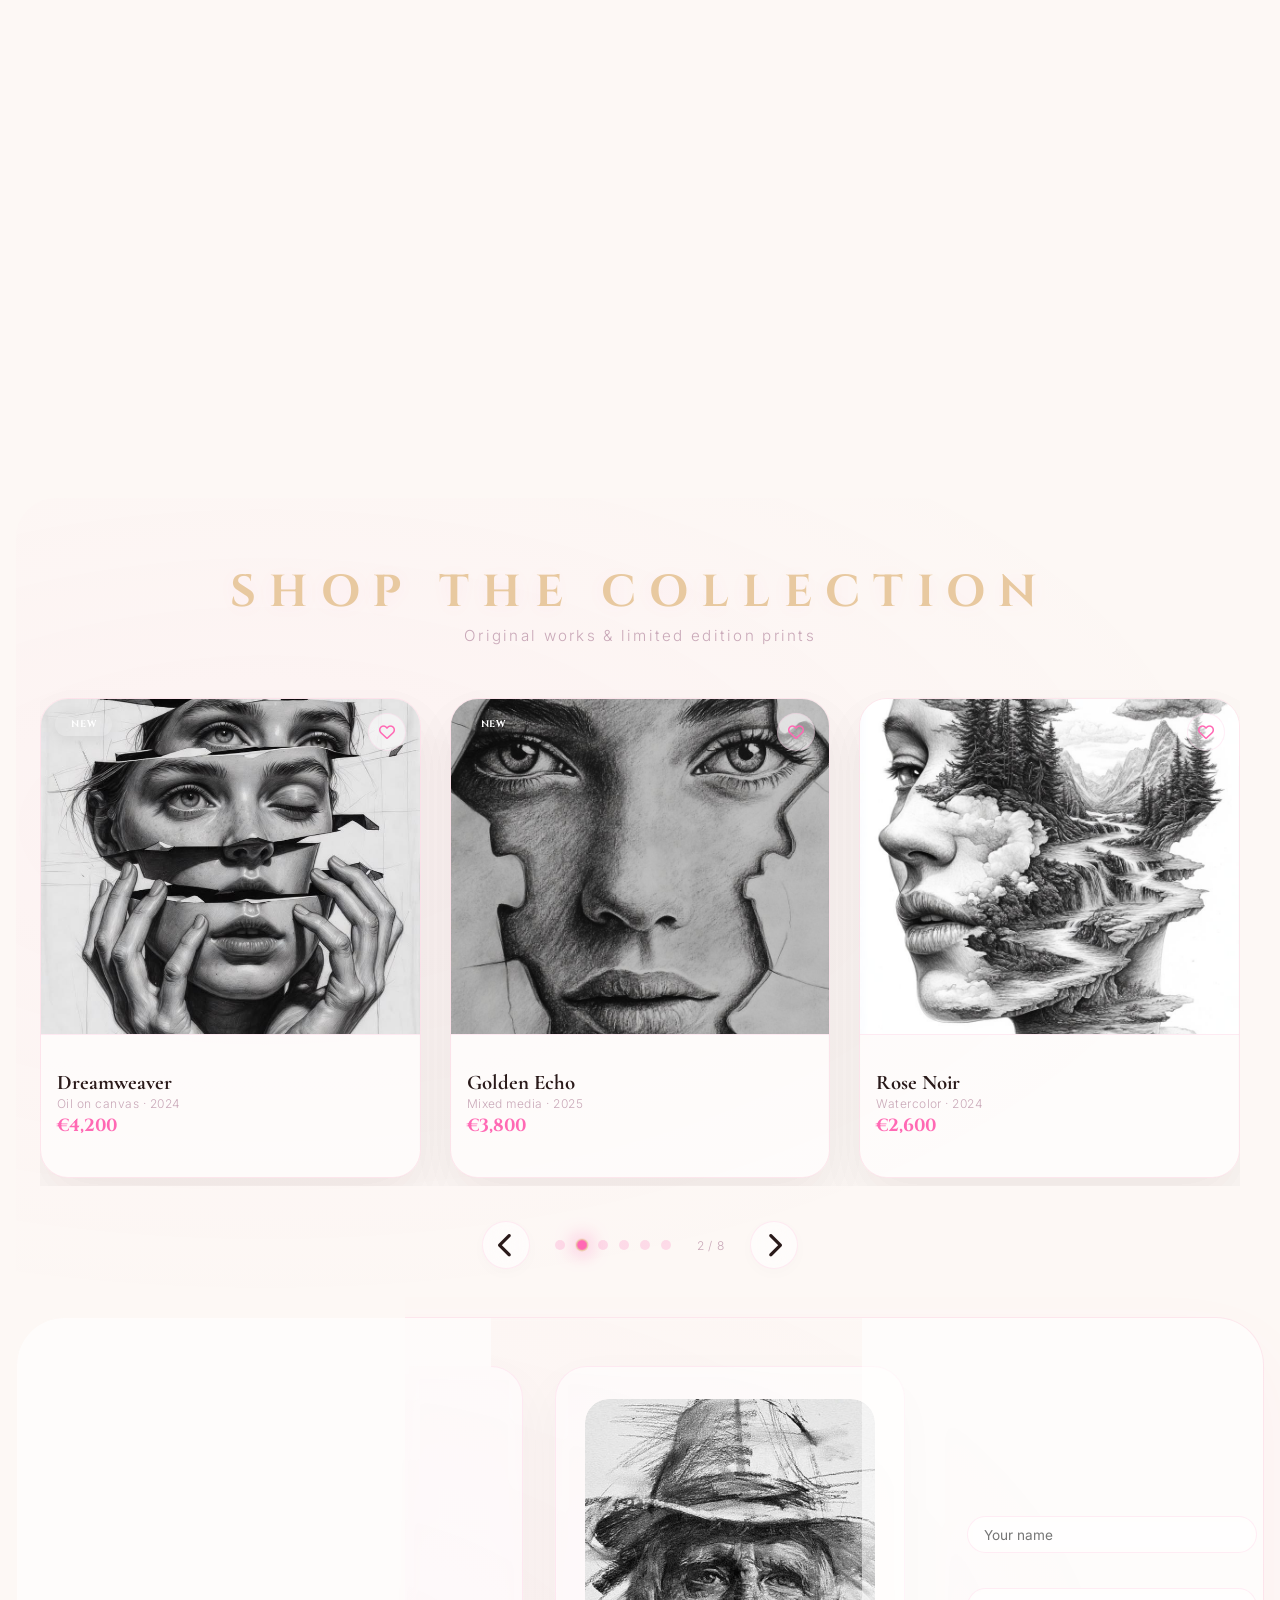
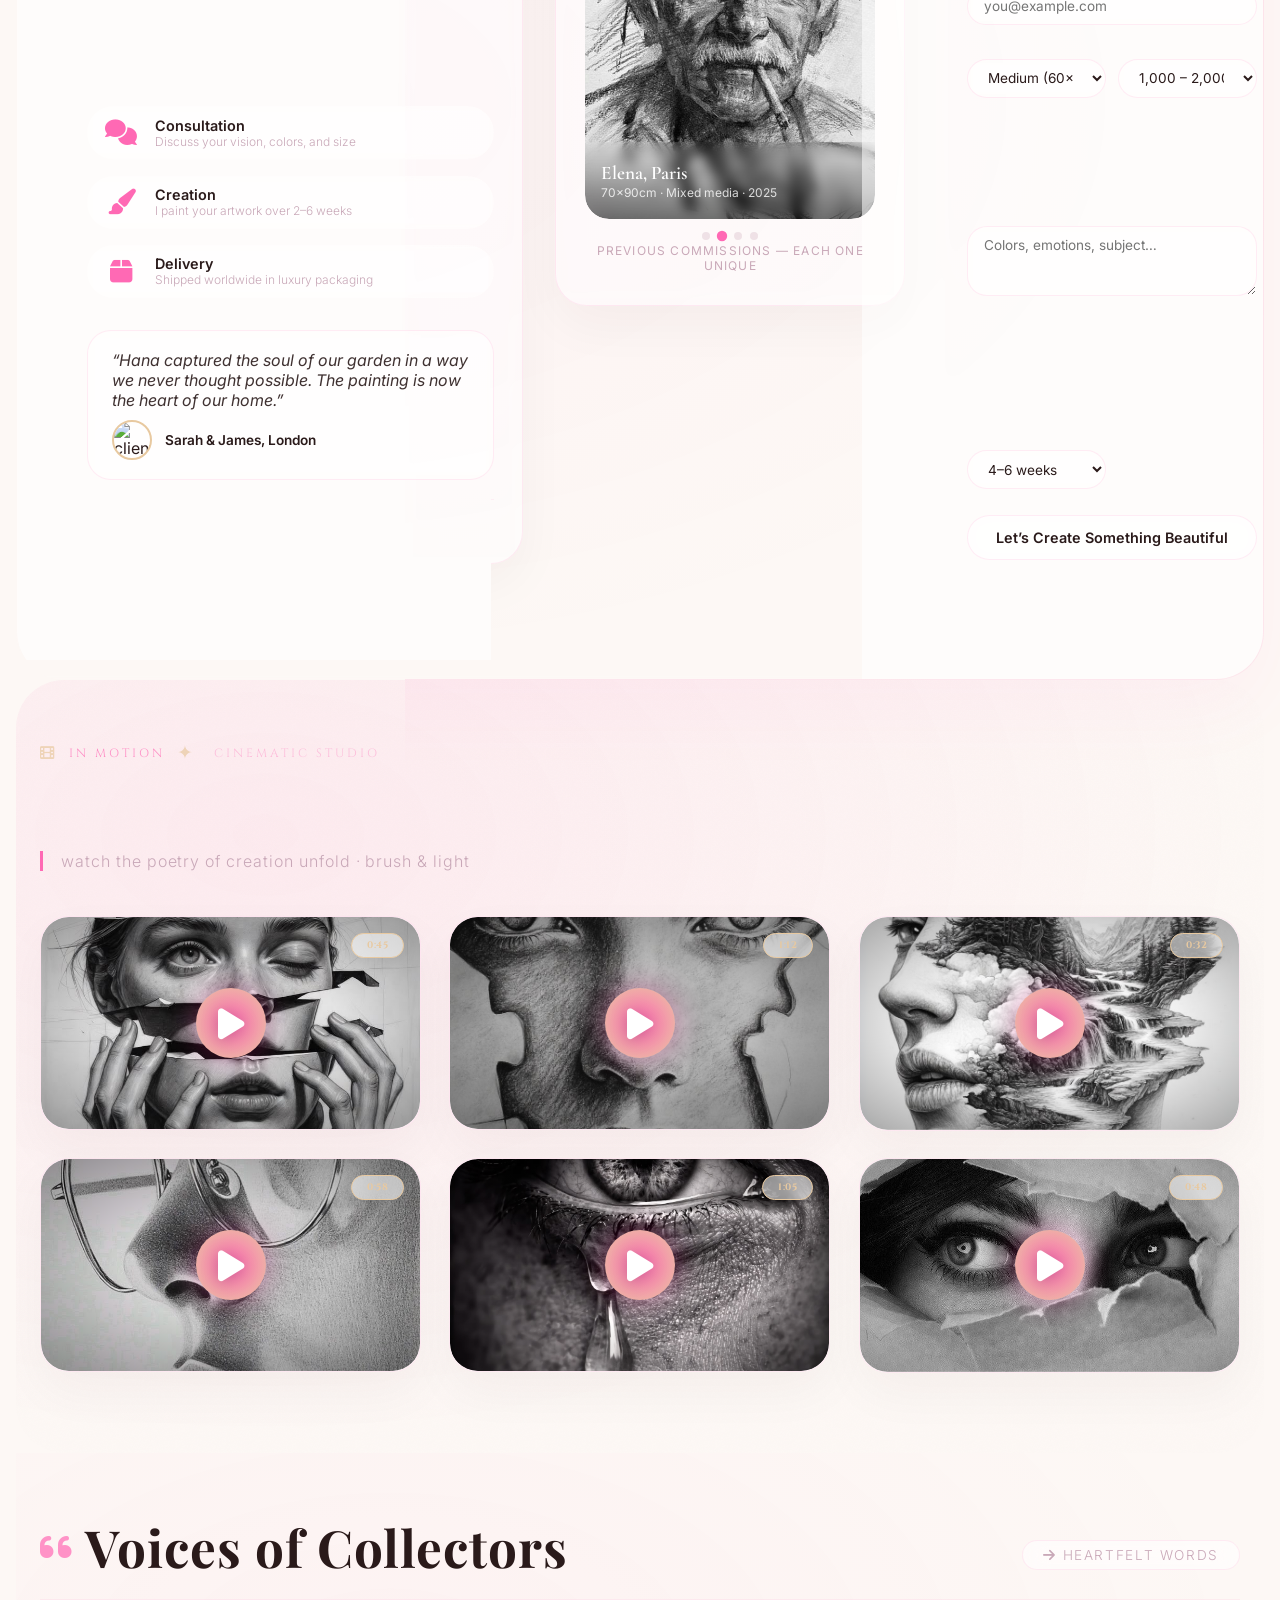
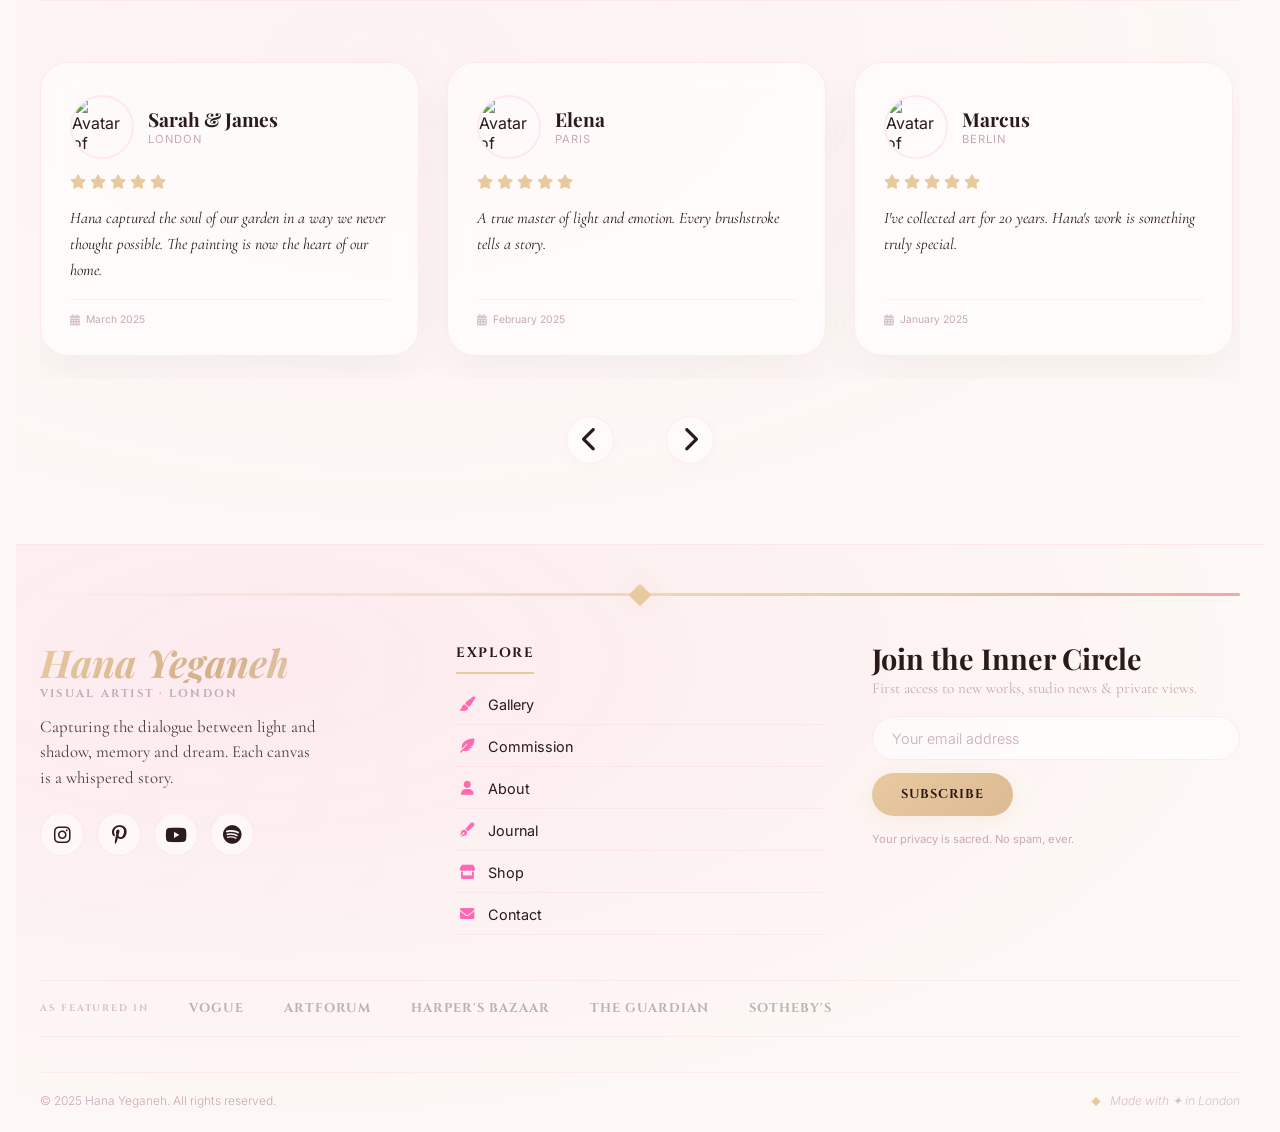
==== commit 77e1d456: "index.html" ====
--- a/index.html
+++ b/index.html
@@ -416,5 +416,706 @@
 <script src="footer.js"></script>
 <script src="https://cdn.jsdelivr.net/npm/typed.js@2.0.16"></script>
 <script src="https://cdn.jsdelivr.net/npm/typed.js@2.0.12"></script>
+<script>
+    (function() {
+    'use strict';
+    async function initParticles() {
+      if (typeof tsParticles === 'undefined') return;
+      await tsParticles.load('header-particles', {
+        fpsLimit: 45,
+        particles: {
+          number: { value: 35, density: { enable: true, area: 700 } },
+          color: { value: ['#E8C9A0', '#FF69B4', '#FF1493', '#FFF0F5'] },
+          shape: { type: 'circle' },
+          opacity: {
+            value: 0.3,
+            random: true,
+            anim: { enable: true, speed: 0.6, opacity_min: 0.05 }
+          },
+          size: {
+            value: { min: 3, max: 12 },
+            random: true,
+            anim: { enable: true, speed: 1.2, size_min: 2 }
+          },
+          move: {
+            enable: true,
+            speed: 0.4,
+            direction: 'top',
+            random: true,
+            outModes: 'out'
+          },
+          wobble: { enable: true, distance: 6, speed: 0.5 },
+          rotate: { value: 45, random: true, animation: { enable: true, speed: 2 } }
+        },
+        background: { color: 'transparent' }
+      });
+    }
+    function initTheme() {
+      const toggle = document.getElementById('themeToggle');
+      const icon = document.getElementById('themeIcon');
+      const label = document.getElementById('themeLabel');
+      const stored = localStorage.getItem('headerTheme') || 'light';
+      if (stored === 'dark') {
+        document.documentElement.setAttribute('data-theme', 'dark');
+        icon.className = 'fas fa-sun';
+        label.textContent = 'NIGHT';
+      } else {
+        document.documentElement.removeAttribute('data-theme');
+        icon.className = 'fas fa-moon';
+        label.textContent = 'DAY';
+      }
+
+      toggle.addEventListener('click', () => {
+        const current = document.documentElement.getAttribute('data-theme');
+        if (current === 'dark') {
+          document.documentElement.removeAttribute('data-theme');
+          localStorage.setItem('headerTheme', 'light');
+          icon.className = 'fas fa-moon';
+          label.textContent = 'DAY';
+          icon.style.transform = 'rotate(0deg)';
+        } else {
+          document.documentElement.setAttribute('data-theme', 'dark');
+          localStorage.setItem('headerTheme', 'dark');
+          icon.className = 'fas fa-sun';
+          label.textContent = 'NIGHT';
+          icon.style.transform = 'rotate(180deg)';
+        }
+        setTimeout(() => { icon.style.transform = ''; }, 600);
+      });
+    }
+    function initSearch() {
+      const box = document.getElementById('searchBox');
+      const input = document.getElementById('searchInput');
+      box.addEventListener('click', (e) => {
+        e.stopPropagation();
+        box.classList.toggle('open');
+        if (box.classList.contains('open')) input.focus();
+      });
+      document.addEventListener('click', () => box.classList.remove('open'));
+      input.addEventListener('blur', () => {
+        if (input.value.trim() === '') box.classList.remove('open');
+      });
+    }
+    function initNav() {
+      const navItems = document.querySelectorAll('.nav-item');
+      const mobileItems = document.querySelectorAll('.mobile-nav li');
+      const currentPath = window.location.pathname.split('/').pop() || 'index.html';
+      const currentHash = window.location.hash;
+
+      function setActiveFromPage() {
+        navItems.forEach(item => item.classList.remove('active'));
+        mobileItems.forEach(item => item.classList.remove('active'));
+
+        navItems.forEach((item, index) => {
+          const link = item.querySelector('a');
+          if (!link) return;
+          const href = link.getAttribute('href') || '';
+          
+          const isCurrentPage = href === currentPath || 
+                               (href.includes('#') && href.split('#')[0] === currentPath);
+          const isCurrentHash = href === '#' + currentHash.replace('#', '') || 
+                                href === currentPath + currentHash;
+
+          if (isCurrentPage || isCurrentHash) {
+            item.classList.add('active');
+            if (mobileItems[index]) mobileItems[index].classList.add('active');
+          }
+        });
+
+        if (!document.querySelector('.nav-item.active') && navItems.length > 0) {
+          navItems[0].classList.add('active');
+          if (mobileItems[0]) mobileItems[0].classList.add('active');
+        }
+      }
+
+      setActiveFromPage();
+
+      navItems.forEach((item) => {
+        const link = item.querySelector('a');
+        if (link) {
+          link.addEventListener('click', function(e) {
+            const href = this.getAttribute('href');
+            
+            if (href && href.includes('#') && href.split('#')[0] === currentPath) {
+              e.preventDefault();
+              navItems.forEach(i => i.classList.remove('active'));
+              mobileItems.forEach(i => i.classList.remove('active'));
+              item.classList.add('active');
+              const idx = Array.from(navItems).indexOf(item);
+              if (mobileItems[idx]) mobileItems[idx].classList.add('active');
+              
+              // اسکرول به بخش مورد نظر
+              const targetId = href.split('#')[1];
+              if (targetId) {
+                const target = document.getElementById(targetId);
+                if (target) {
+                  target.scrollIntoView({ behavior: 'smooth' });
+                }
+              }
+              // بستن منو موبایل
+              const overlay = document.getElementById('mobileOverlay');
+              const hamburger = document.getElementById('hamburger');
+              if (overlay) overlay.classList.remove('open');
+              if (hamburger) hamburger.classList.remove('active');
+            }
+          });
+        }
+      });
+
+      // موبایل - بستن منو بعد از کلیک
+      mobileItems.forEach((item) => {
+        const link = item.querySelector('a');
+        if (link) {
+          link.addEventListener('click', function() {
+            const overlay = document.getElementById('mobileOverlay');
+            const hamburger = document.getElementById('hamburger');
+            if (overlay) overlay.classList.remove('open');
+            if (hamburger) hamburger.classList.remove('active');
+          });
+        }
+      });
+
+      // گوش دادن به تغییر هش (برای تک‌صفحه‌ای)
+      window.addEventListener('hashchange', setActiveFromPage);
+    }
+
+    // ============================================================
+    // 5. Hamburger + mobile overlay (custom)
+    // ============================================================
+    function initMobile() {
+      const hamburger = document.getElementById('hamburger');
+      const overlay = document.getElementById('mobileOverlay');
+      const closeBtn = document.getElementById('closeOverlay');
+
+      function toggleMenu(open) {
+        hamburger.classList.toggle('active', open);
+        overlay.classList.toggle('open', open);
+        document.body.style.overflow = open ? 'hidden' : '';
+      }
+
+      hamburger.addEventListener('click', (e) => {
+        e.stopPropagation();
+        toggleMenu(!overlay.classList.contains('open'));
+      });
+
+      closeBtn.addEventListener('click', () => toggleMenu(false));
+      overlay.addEventListener('click', (e) => {
+        if (e.target === overlay) toggleMenu(false);
+      });
+
+      document.addEventListener('keydown', (e) => {
+        if (e.key === 'Escape') toggleMenu(false);
+      });
+    }
+
+    // ============================================================
+    // 6. Scroll effects
+    // ============================================================
+    function initScrollEffects() {
+      const header = document.getElementById('mainHeader');
+      const progress = document.getElementById('progress');
+      let ticking = false;
+
+      window.addEventListener('scroll', () => {
+        if (!ticking) {
+          window.requestAnimationFrame(() => {
+            const scrollY = window.scrollY;
+            const docHeight = document.documentElement.scrollHeight - window.innerHeight;
+            const percent = docHeight > 0 ? (scrollY / docHeight) * 100 : 0;
+
+            if (scrollY > 40) header.classList.add('scrolled');
+            else header.classList.remove('scrolled');
+
+            progress.style.width = percent + '%';
+            progress.setAttribute('aria-valuenow', Math.round(percent));
+            ticking = false;
+          });
+          ticking = true;
+        }
+      });
+    }
+
+    // ============================================================
+    // 7. GSAP entrance
+    // ============================================================
+    function initGSAP() {
+      if (typeof gsap === 'undefined') return;
+      const tl = gsap.timeline({ defaults: { ease: 'back.out(1.4)' } });
+      tl.from('#logoEl', {
+        y: 40,
+        opacity: 0,
+        duration: 1.0,
+        ease: 'back.out(1.6)'
+      })
+      .from('.nav-item', {
+        y: 30,
+        opacity: 0,
+        stagger: 0.06,
+        duration: 0.7,
+        ease: 'power3.out'
+      }, '-=0.3')
+      .from('#rightGroup', {
+        x: 30,
+        opacity: 0,
+        duration: 0.9,
+        ease: 'power2.out'
+      }, '-=0.5');
+    }
+
+    // ============================================================
+    // 8. Init
+    // ============================================================
+    document.addEventListener('DOMContentLoaded', () => {
+      initParticles();
+      initTheme();
+      initSearch();
+      initNav();
+      initMobile();
+      initScrollEffects();
+      initGSAP();
+    });
+
+  })();
+
+  // ============================================================
+  // HERO SLIDER SCRIPT
+  // ============================================================
+  (function(){
+    'use strict';
+
+    // ----- SLIDE DATA -----
+    const slidesData = [
+      {
+        title: 'Ethereal Beauty',
+        subtitle: 'Where light dances on velvet petals',
+        img: 'bg-slide1.jpg',
+      },
+      {
+        title: 'Golden Hour',
+        subtitle: 'Gilded whispers of the dying sun',
+        img: 'bg-slide2.jpg',
+      },
+      {
+        title: 'Rose Noir',
+        subtitle: 'Mystery blooms in shadow and silk',
+        img: 'bg-slide3.jpg',
+      },
+      {
+        title: 'Silent Poetry',
+        subtitle: 'A canvas of unspoken verses',
+        img: 'bg-slide4.jpg',
+      },
+      {
+        title: 'Eternal Bloom',
+        subtitle: 'Beauty that outlasts the seasons',
+        img: 'bg-slide5.jpg',
+      }
+    ];
+
+    // DOM refs
+    const container = document.getElementById('slidesContainer');
+    const indicatorsContainer = document.getElementById('indicatorsContainer');
+    const prevBtn = document.getElementById('prevBtn');
+    const nextBtn = document.getElementById('nextBtn');
+    const sliderWrapper = document.getElementById('heroSliderWrapper');
+
+    let currentSlide = 0;
+    let slideInterval = null;
+    const intervalTime = 6000;
+    let isTransitioning = false;
+    let slidesElements = [];
+
+    // Build slides
+    function buildSlider() {
+      if (!container) return;
+      container.innerHTML = '';
+      indicatorsContainer.innerHTML = '';
+      
+      slidesData.forEach((data, idx) => {
+        const slide = document.createElement('div');
+        slide.className = `slide ${idx === 0 ? 'active' : ''}`;
+        slide.setAttribute('data-index', idx);
+
+        const bg = document.createElement('div');
+        bg.className = 'slide-bg';
+        bg.style.backgroundImage = `url(${data.img})`;
+        bg.style.backgroundSize = 'cover';
+        bg.style.backgroundPosition = 'center';
+
+        const overlay = document.createElement('div');
+        overlay.className = 'slide-overlay';
+        const tint = document.createElement('div');
+        tint.className = 'slide-tint';
+
+        const content = document.createElement('div');
+        content.className = 'slide-content';
+        content.innerHTML = `
+          <h2 class="title">${data.title}</h2>
+          <p class="subtitle">${data.subtitle}</p>
+          <a href="#" class="cta-button" role="button">Explore the collection</a>
+        `;
+
+        slide.appendChild(bg);
+        slide.appendChild(overlay);
+        slide.appendChild(tint);
+        slide.appendChild(content);
+        container.appendChild(slide);
+        slidesElements.push(slide);
+
+        const ind = document.createElement('div');
+        ind.className = `indicator ${idx === 0 ? 'active' : ''}`;
+        ind.dataset.index = idx;
+        ind.addEventListener('click', () => goToSlide(idx));
+        indicatorsContainer.appendChild(ind);
+      });
+    }
+
+    // Go to slide
+    function goToSlide(index) {
+      if (isTransitioning || index === currentSlide) return;
+      if (index < 0) index = slidesData.length - 1;
+      if (index >= slidesData.length) index = 0;
+      isTransitioning = true;
+
+      const oldIdx = currentSlide;
+      const newIdx = index;
+      const oldSlide = slidesElements[oldIdx];
+      const newSlide = slidesElements[newIdx];
+      const oldInd = indicatorsContainer.children[oldIdx];
+      const newInd = indicatorsContainer.children[newIdx];
+
+      const tl = gsap.timeline({
+        onComplete: () => {
+          isTransitioning = false;
+          oldSlide.classList.remove('active');
+          newSlide.classList.add('active');
+          oldInd.classList.remove('active');
+          newInd.classList.add('active');
+          newSlide.style.clipPath = 'polygon(0 0, 100% 0, 100% 100%, 0 100%)';
+          currentSlide = newIdx;
+          animateText(newSlide);
+        }
+      });
+
+      newSlide.style.visibility = 'visible';
+      newSlide.style.opacity = '1';
+      newSlide.style.clipPath = 'polygon(0 0, 100% 0, 100% 100%, 0 100%)';
+      
+      tl.to(oldSlide, {
+        opacity: 0,
+        duration: 0.8,
+        ease: 'power2.inOut',
+        clipPath: 'polygon(20% 0, 80% 0, 80% 100%, 20% 100%)',
+        onComplete: () => {
+          oldSlide.classList.remove('active');
+          oldSlide.style.visibility = 'hidden';
+        }
+      })
+      .to(newSlide, {
+        clipPath: 'polygon(0 0, 100% 0, 100% 100%, 0 100%)',
+        duration: 1.2,
+        ease: 'power3.out',
+        delay: 0.1,
+      }, 0);
+
+      resetAutoPlay();
+    }
+
+    // Animate text
+    function animateText(slide) {
+      const title = slide.querySelector('.title');
+      const subtitle = slide.querySelector('.subtitle');
+      const cta = slide.querySelector('.cta-button');
+      gsap.set([title, subtitle, cta], { opacity: 0, y: 50, clearProps: 'transform' });
+      gsap.to(title, {
+        opacity: 1,
+        y: 0,
+        duration: 1.2,
+        ease: 'back.out(1.2)',
+        delay: 0.3,
+      });
+      gsap.to(subtitle, {
+        opacity: 1,
+        y: 0,
+        duration: 1.0,
+        ease: 'back.out(1.2)',
+        delay: 0.5,
+      });
+      gsap.to(cta, {
+        opacity: 1,
+        y: 0,
+        duration: 1.0,
+        ease: 'back.out(1.2)',
+        delay: 0.7,
+      });
+    }
+
+    // Auto-play
+    function startAutoPlay() {
+      if (slideInterval) clearInterval(slideInterval);
+      slideInterval = setInterval(() => {
+        goToSlide(currentSlide + 1);
+      }, intervalTime);
+    }
+    
+    function resetAutoPlay() {
+      if (slideInterval) clearInterval(slideInterval);
+      startAutoPlay();
+    }
+
+    // Events
+    if (prevBtn) prevBtn.addEventListener('click', () => goToSlide(currentSlide - 1));
+    if (nextBtn) nextBtn.addEventListener('click', () => goToSlide(currentSlide + 1));
+    
+    if (sliderWrapper) {
+      sliderWrapper.addEventListener('mouseenter', () => {
+        if (slideInterval) clearInterval(slideInterval);
+      });
+      sliderWrapper.addEventListener('mouseleave', () => {
+        startAutoPlay();
+      });
+    }
+
+    // Keyboard
+    document.addEventListener('keydown', (e) => {
+      if (e.key === 'ArrowLeft') goToSlide(currentSlide - 1);
+      if (e.key === 'ArrowRight') goToSlide(currentSlide + 1);
+    });
+
+    // Parallax
+    document.addEventListener('mousemove', (e) => {
+      if (!sliderWrapper) return;
+      const rect = sliderWrapper.getBoundingClientRect();
+      const x = ((e.clientX - rect.left) / rect.width - 0.5) * 20;
+      const y = ((e.clientY - rect.top) / rect.height - 0.5) * 20;
+      const bg = document.querySelector('.slide.active .slide-bg');
+      if (bg) {
+        bg.style.transform = `scale(1.05) translate(${x * 0.5}px, ${y * 0.5}px)`;
+      }
+    });
+
+    // Init
+    buildSlider();
+    
+    setTimeout(() => {
+      const active = document.querySelector('.slide.active');
+      if (active) animateText(active);
+    }, 300);
+
+    // Particles
+    if (typeof tsParticles !== 'undefined') {
+      tsParticles.load('tsparticles', {
+        fpsLimit: 60,
+        particles: {
+          number: { value: 22, density: { enable: true, area: 700 } },
+          color: { value: ['#FF69B4', '#FF1493', '#E8C9A0', '#FFF0F5'] },
+          shape: { type: 'circle' },
+          opacity: {
+            value: 0.4,
+            random: true,
+            anim: { enable: true, speed: 1, opacity_min: 0.1, sync: false }
+          },
+          size: {
+            value: { min: 4, max: 12 },
+            random: true,
+            anim: { enable: true, speed: 2, size_min: 2, sync: false }
+          },
+          move: {
+            enable: true,
+            speed: 0.7,
+            direction: 'top',
+            random: true,
+            straight: false,
+            outModes: 'out',
+          },
+          wobble: { enable: true, distance: 8, speed: 0.6 },
+          rotate: { value: 45, random: true, animation: { enable: true, speed: 2 } }
+        },
+        background: { color: 'transparent' }
+      });
+    }
+
+    startAutoPlay();
+    window.goToSlide = goToSlide;
+  })();
+
+  // ============================================================
+  // MASONRY GALLERY
+  // ============================================================
+  (function() {
+    'use strict';
+
+    const artworks = [
+      { title: 'Ethereal Bloom', year: '2025', technique: 'Category: Hyper-realism or Charcoal Drawing', img: 'art-1.jpg' },
+      { title: 'Golden Hour', year: '2024', technique: 'Category: Hyper-realism or Charcoal Drawing', img: 'art-2.jpg' },
+      { title: 'Rose Noir', year: '2025', technique: 'Category: Hyper-realism or Charcoal Drawing', img: 'art-3.jpg' },
+      { title: 'Silent Poetry', year: '2024', technique: 'Category: Hyper-realism or Charcoal Drawing', img: 'art-4.jpg' },
+      { title: 'Veiled Light', year: '2023', technique: 'Category: Hyper-realism or Charcoal Drawing', img: 'art-5.jpg' },
+      { title: 'Mist & Petal', year: '2025', technique: 'Category: Hyper-realism or Charcoal Drawing', img: 'art-6.jpg' },
+      { title: 'Golden Echo', year: '2024', technique: 'Category: Hyper-realism or Charcoal Drawing', img: 'art-7.jpg' },
+      { title: 'Dreamweaver', year: '2025', technique: 'Category: Hyper-realism or Charcoal Drawing', img: 'art-8.jpg' },
+      { title: 'Scarlet Whisper', year: '2024', technique: 'Category: Hyper-realism or Charcoal Drawing', img: 'art-9.jpg' },
+      { title: 'Twilight Sonata', year: '2025', technique: 'Category: Hyper-realism or Charcoal Drawing', img: 'art-10.jpg' },
+      { title: 'Aether', year: '2023', technique: 'Category: Hyper-realism or Charcoal Drawing', img: 'art-11.jpg' },
+      { title: 'Eternal Spring', year: '2025', technique: 'Category: Hyper-realism or Charcoal Drawing', img: 'art-12.jpg' }
+    ];
+
+    const grid = document.getElementById('masonryGrid');
+    if (!grid) return;
+
+    function buildGallery() {
+      grid.innerHTML = '';
+      artworks.forEach((item, index) => {
+        const card = document.createElement('div');
+        card.className = 'artwork-card';
+        card.dataset.index = index;
+
+        const wrap = document.createElement('div');
+        wrap.className = 'image-wrap';
+
+        const img = document.createElement('img');
+        img.src = item.img;
+        img.alt = item.title;
+        img.loading = 'lazy';
+        wrap.appendChild(img);
+
+        const overlay = document.createElement('div');
+        overlay.className = 'glass-overlay';
+        overlay.innerHTML = `
+          <div class="meta">
+            <div class="title">${item.title}</div>
+            <div class="details">${item.technique} <span class="dot"></span> ${item.year}</div>
+            <div class="view-btn"><i class="fas fa-arrow-right"></i> View</div>
+          </div>
+        `;
+
+        card.appendChild(wrap);
+        card.appendChild(overlay);
+        grid.appendChild(card);
+      });
+    }
+
+    buildGallery();
+
+    const cards = document.querySelectorAll('.artwork-card');
+    if ('IntersectionObserver' in window) {
+      const observer = new IntersectionObserver((entries) => {
+        entries.forEach(entry => {
+          if (entry.isIntersecting) {
+            const card = entry.target;
+            const idx = parseInt(card.dataset.index, 10) || 0;
+            const delay = Math.min(idx * 55, 450);
+            setTimeout(() => {
+              card.classList.add('visible');
+            }, delay);
+            observer.unobserve(card);
+          }
+        });
+      }, {
+        threshold: 0.1,
+        rootMargin: '0px 0px -30px 0px'
+      });
+      cards.forEach(card => observer.observe(card));
+    } else {
+      cards.forEach(c => c.classList.add('visible'));
+    }
+
+    console.log('✨ Masonry Gallery loaded');
+  })();
+
+  // ============================================================
+  // ABOUT SECTION
+  // ============================================================
+  (function() {
+    'use strict';
+
+    const section = document.getElementById('aboutSection');
+    let isRevealed = false;
+
+    const observer = new IntersectionObserver((entries) => {
+      entries.forEach(entry => {
+        if (entry.isIntersecting && !isRevealed) {
+          isRevealed = true;
+          section.classList.add('visible');
+          setTimeout(() => {
+            initTypewriter();
+          }, 600);
+          observer.unobserve(section);
+        }
+      });
+    }, {
+      threshold: 0.2,
+      rootMargin: '0px 0px -40px 0px'
+    });
+
+    observer.observe(section);
+
+    let typedInstance = null;
+    let bioShown = false;
+
+    function initTypewriter() {
+      if (typedInstance || typeof Typed === 'undefined') return;
+
+      const strings = [
+        'I paint the invisible.',
+        'Color is my language.',
+        'Silence speaks through me.'
+      ];
+
+      typedInstance = new Typed('#typewriter', {
+        strings: strings,
+        typeSpeed: 50,
+        backSpeed: 35,
+        backDelay: 2000,
+        startDelay: 200,
+        loop: true,
+        cursorChar: '|',
+        onStringTyped: (index) => {
+          if (index === strings.length - 1 && !bioShown) {
+            setTimeout(() => {
+              bioShown = true;
+              document.getElementById('bioText').classList.add('visible');
+            }, 1500);
+          }
+        }
+      });
+    }
+
+    // Mouse parallax
+    const portraitWrapper = document.getElementById('portraitWrapper');
+    const heading = document.querySelector('.artist-heading');
+    let isParallaxActive = true;
+
+    document.addEventListener('mousemove', (e) => {
+      if (!isParallaxActive) return;
+      const x = (e.clientX / window.innerWidth - 0.5) * 2;
+      const y = (e.clientY / window.innerHeight - 0.5) * 2;
+      const maxMove = 12;
+
+      if (portraitWrapper) {
+        const px = x * maxMove * 0.5;
+        const py = y * maxMove * 0.5;
+        portraitWrapper.style.transform =
+          `translate(${px}px, ${py}px) scale(${section.classList.contains('visible') ? 1 : 0.92})`;
+      }
+      if (heading) {
+        const hx = -x * 6;
+        const hy = -y * 4;
+        heading.style.transform = `translate(${hx}px, ${hy}px)`;
+      }
+    });
+
+    document.addEventListener('mouseleave', () => {
+      if (portraitWrapper) {
+        portraitWrapper.style.transform = `translate(0, 0) scale(${section.classList.contains('visible') ? 1 : 0.92})`;
+      }
+      if (heading) {
+        heading.style.transform = 'translate(0, 0)';
+      }
+    });
+
+    console.log('✨ About section loaded');
+  })();
+</script>
 </body>
 </html>
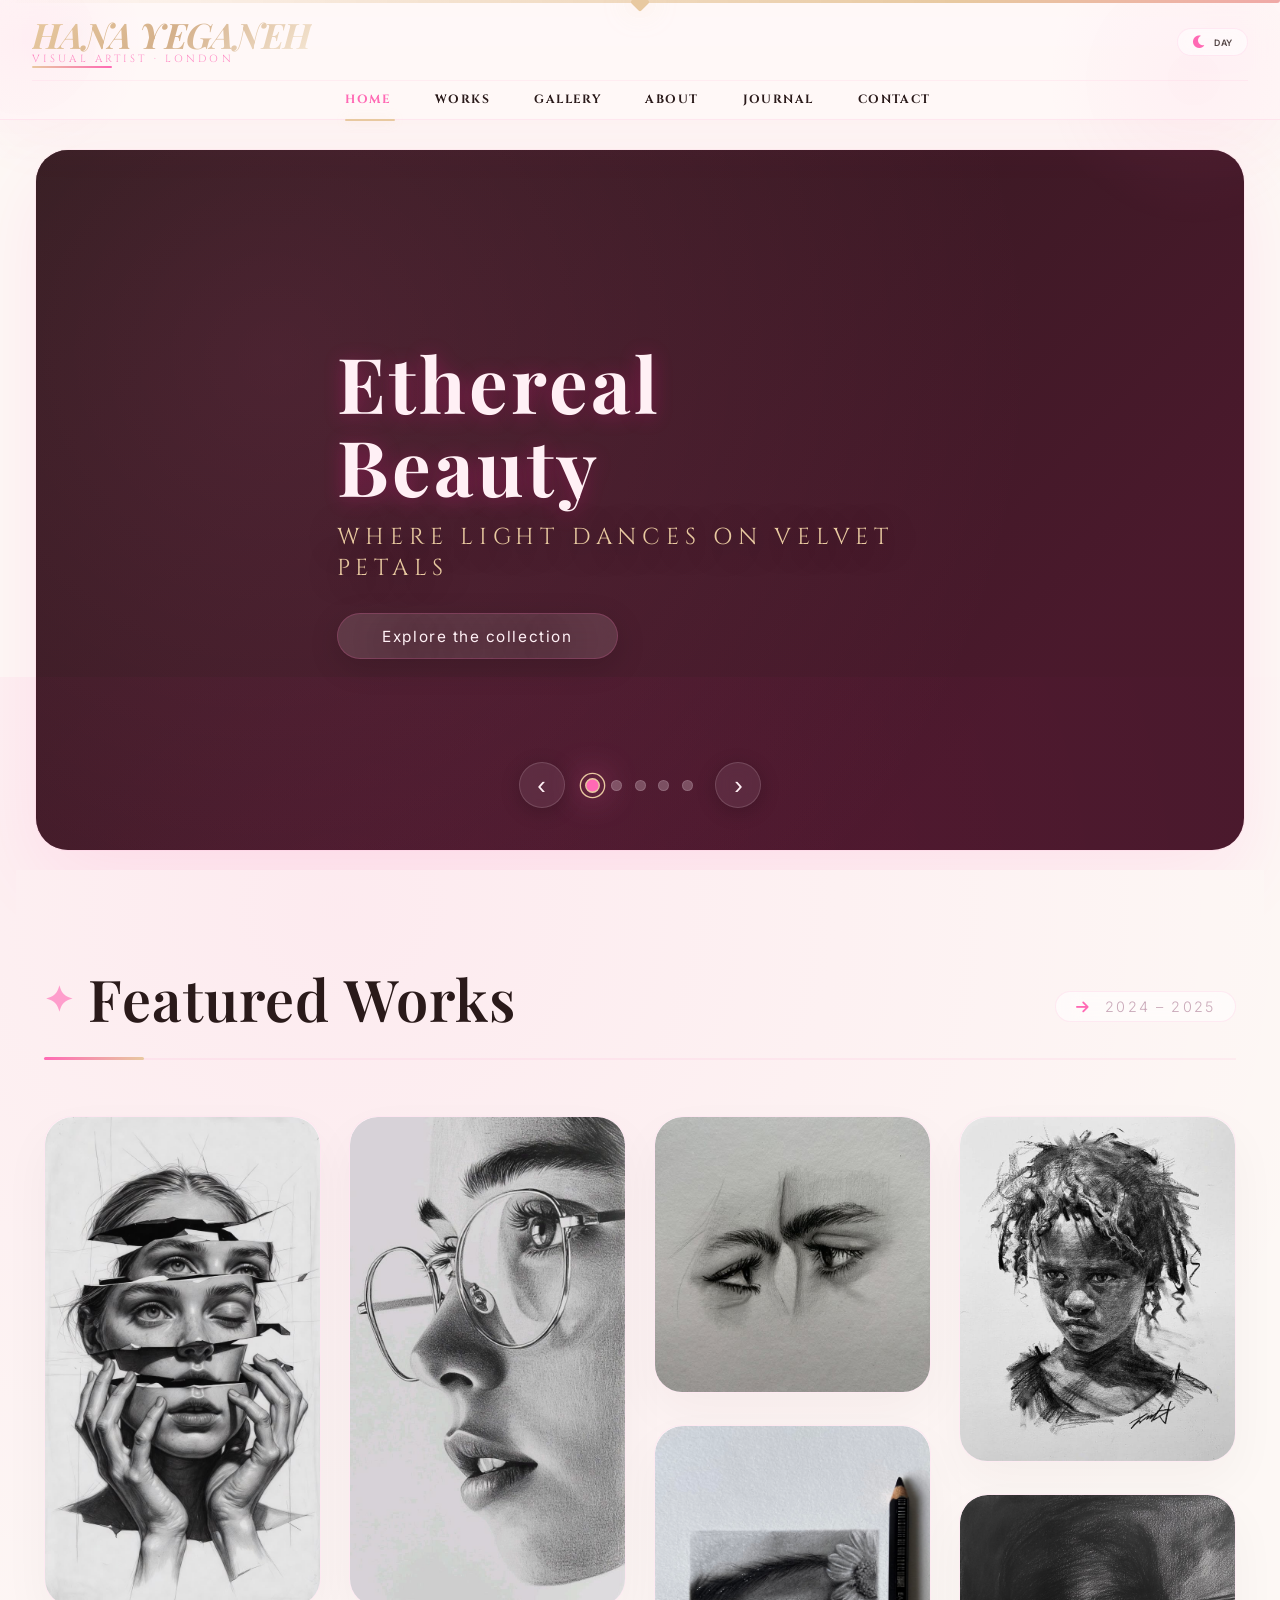
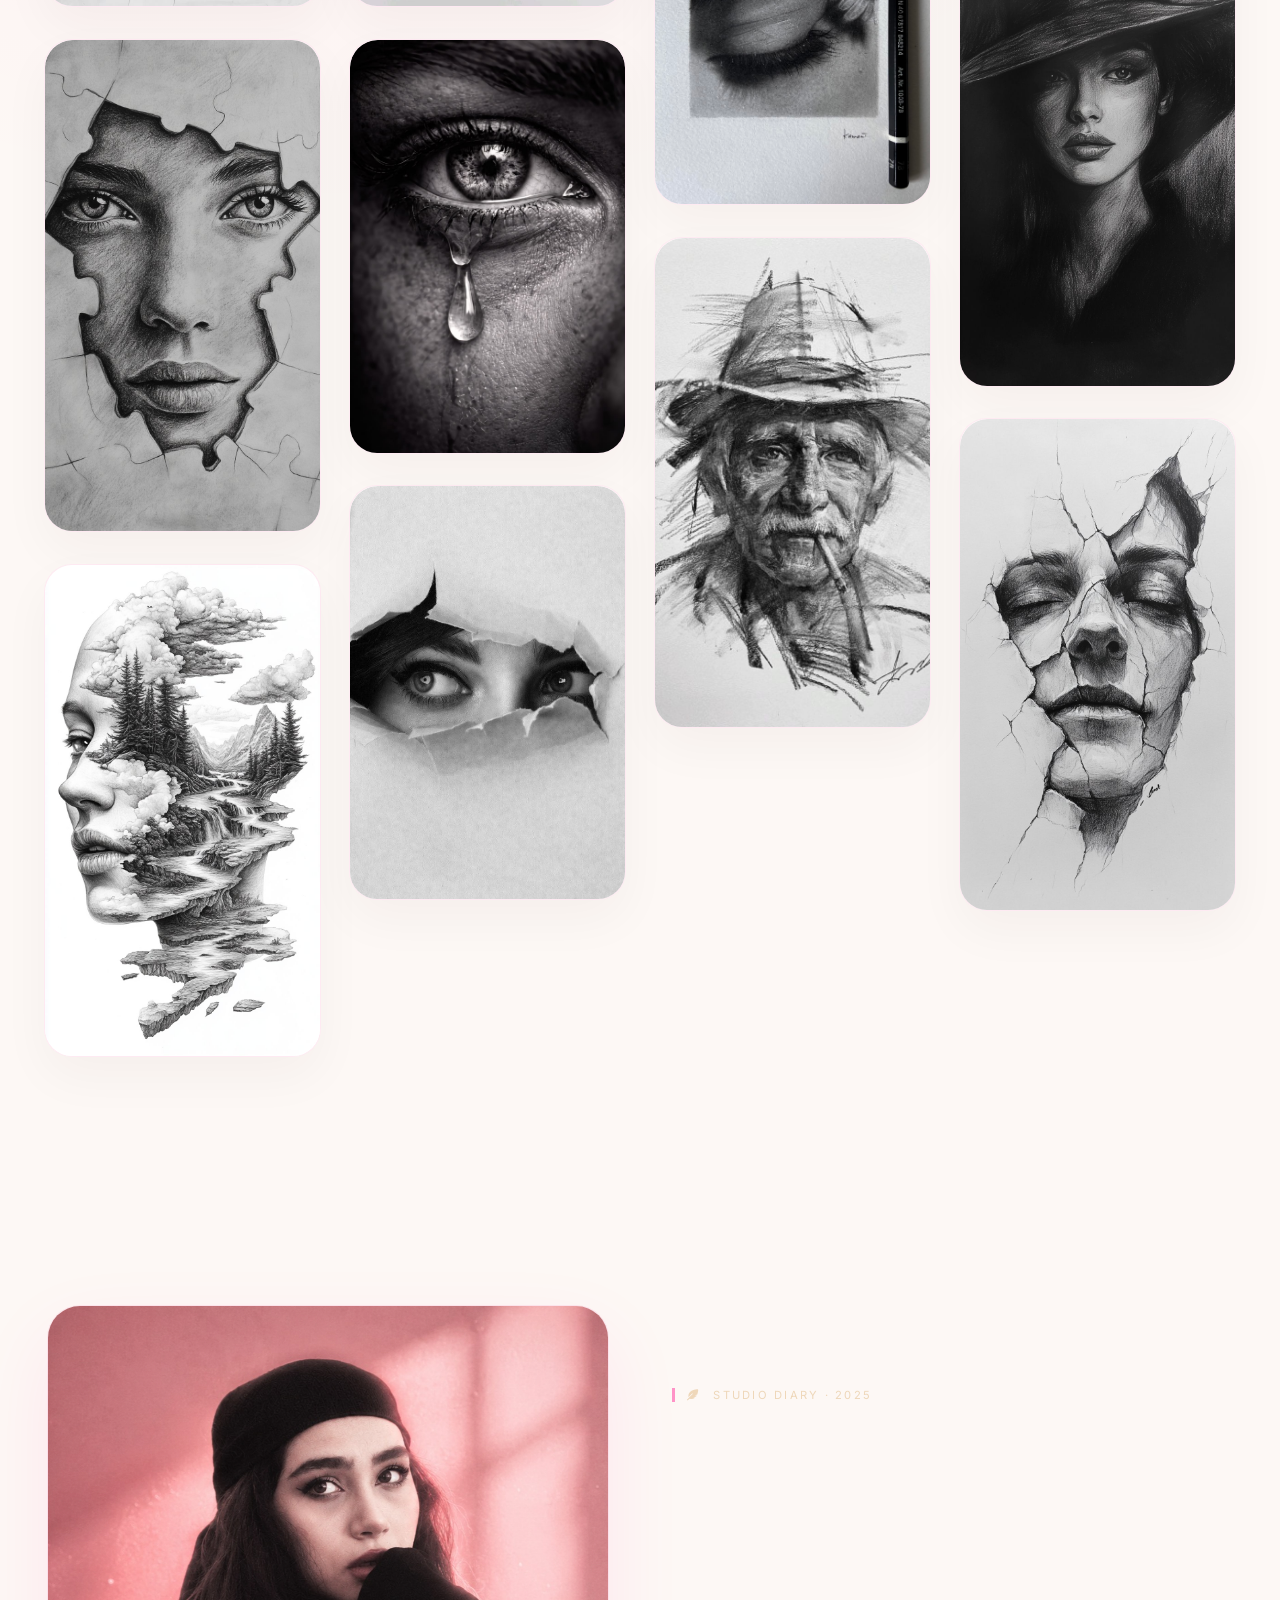
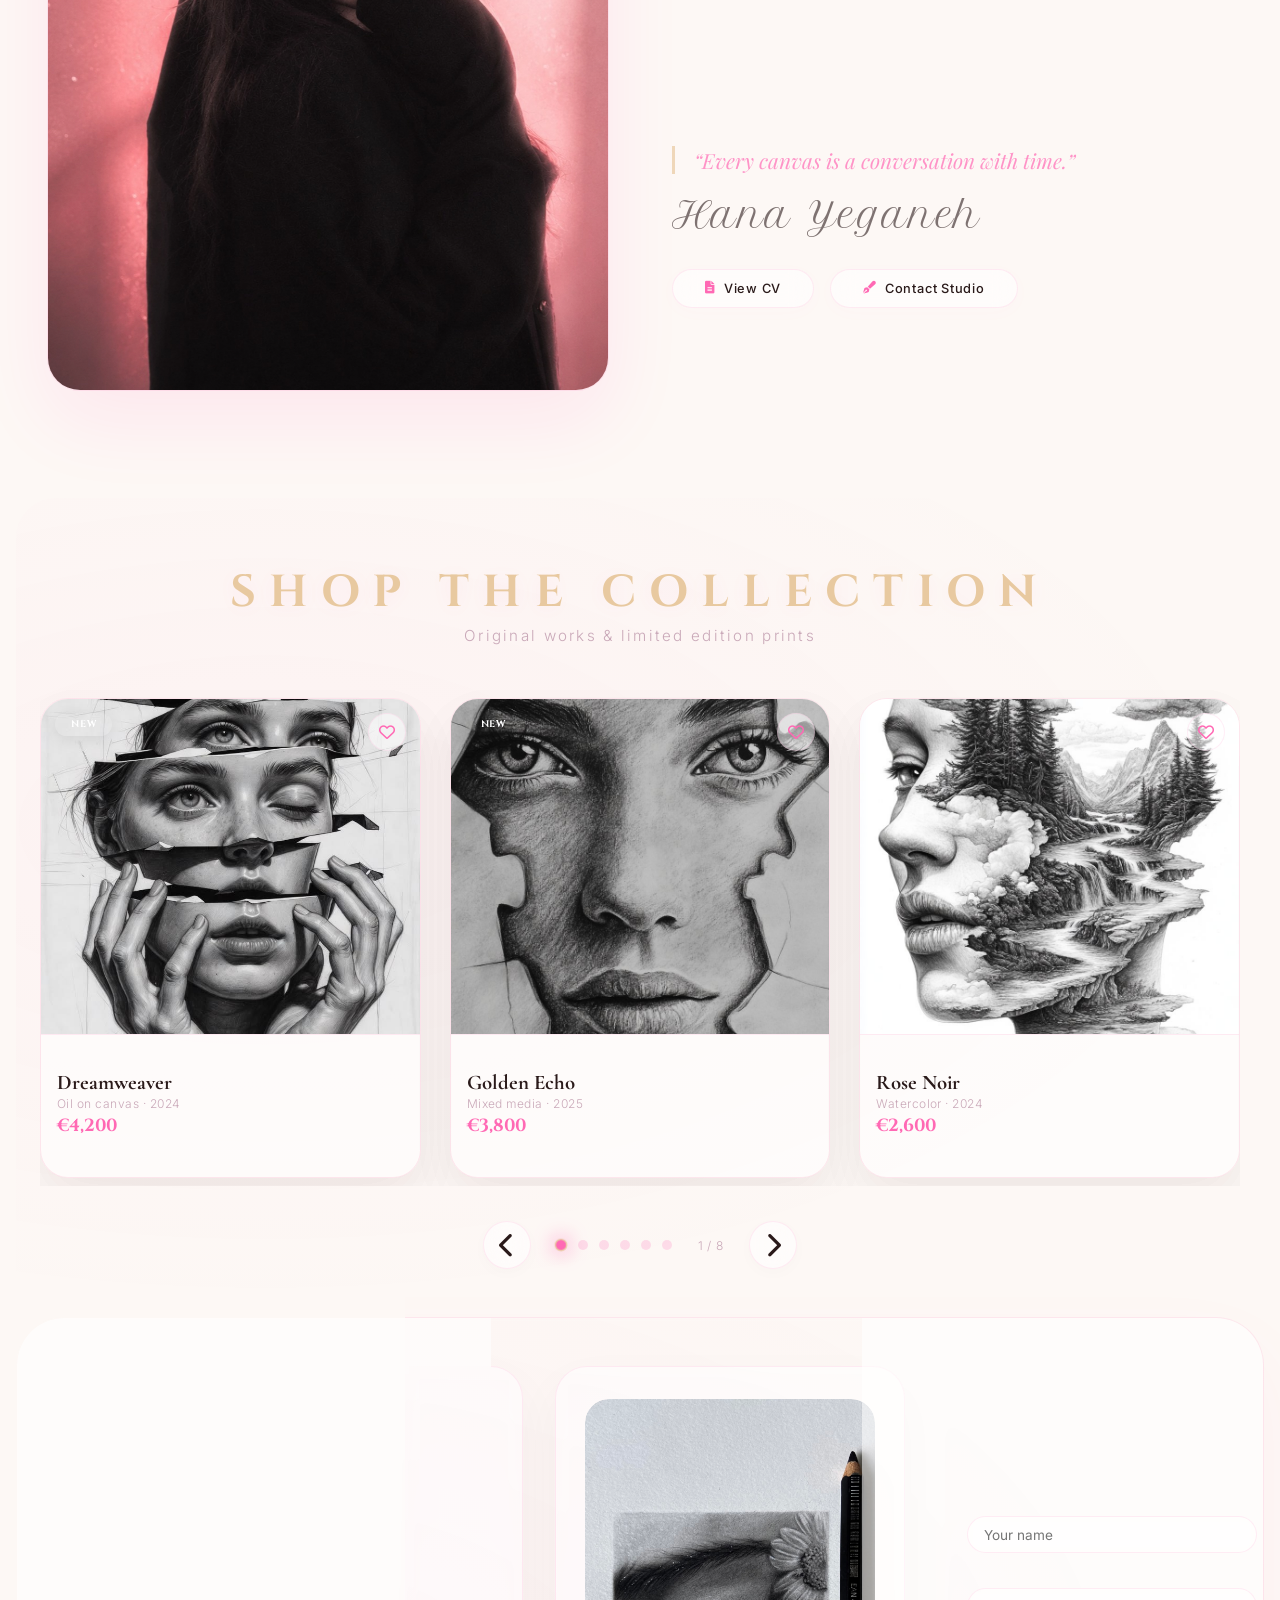
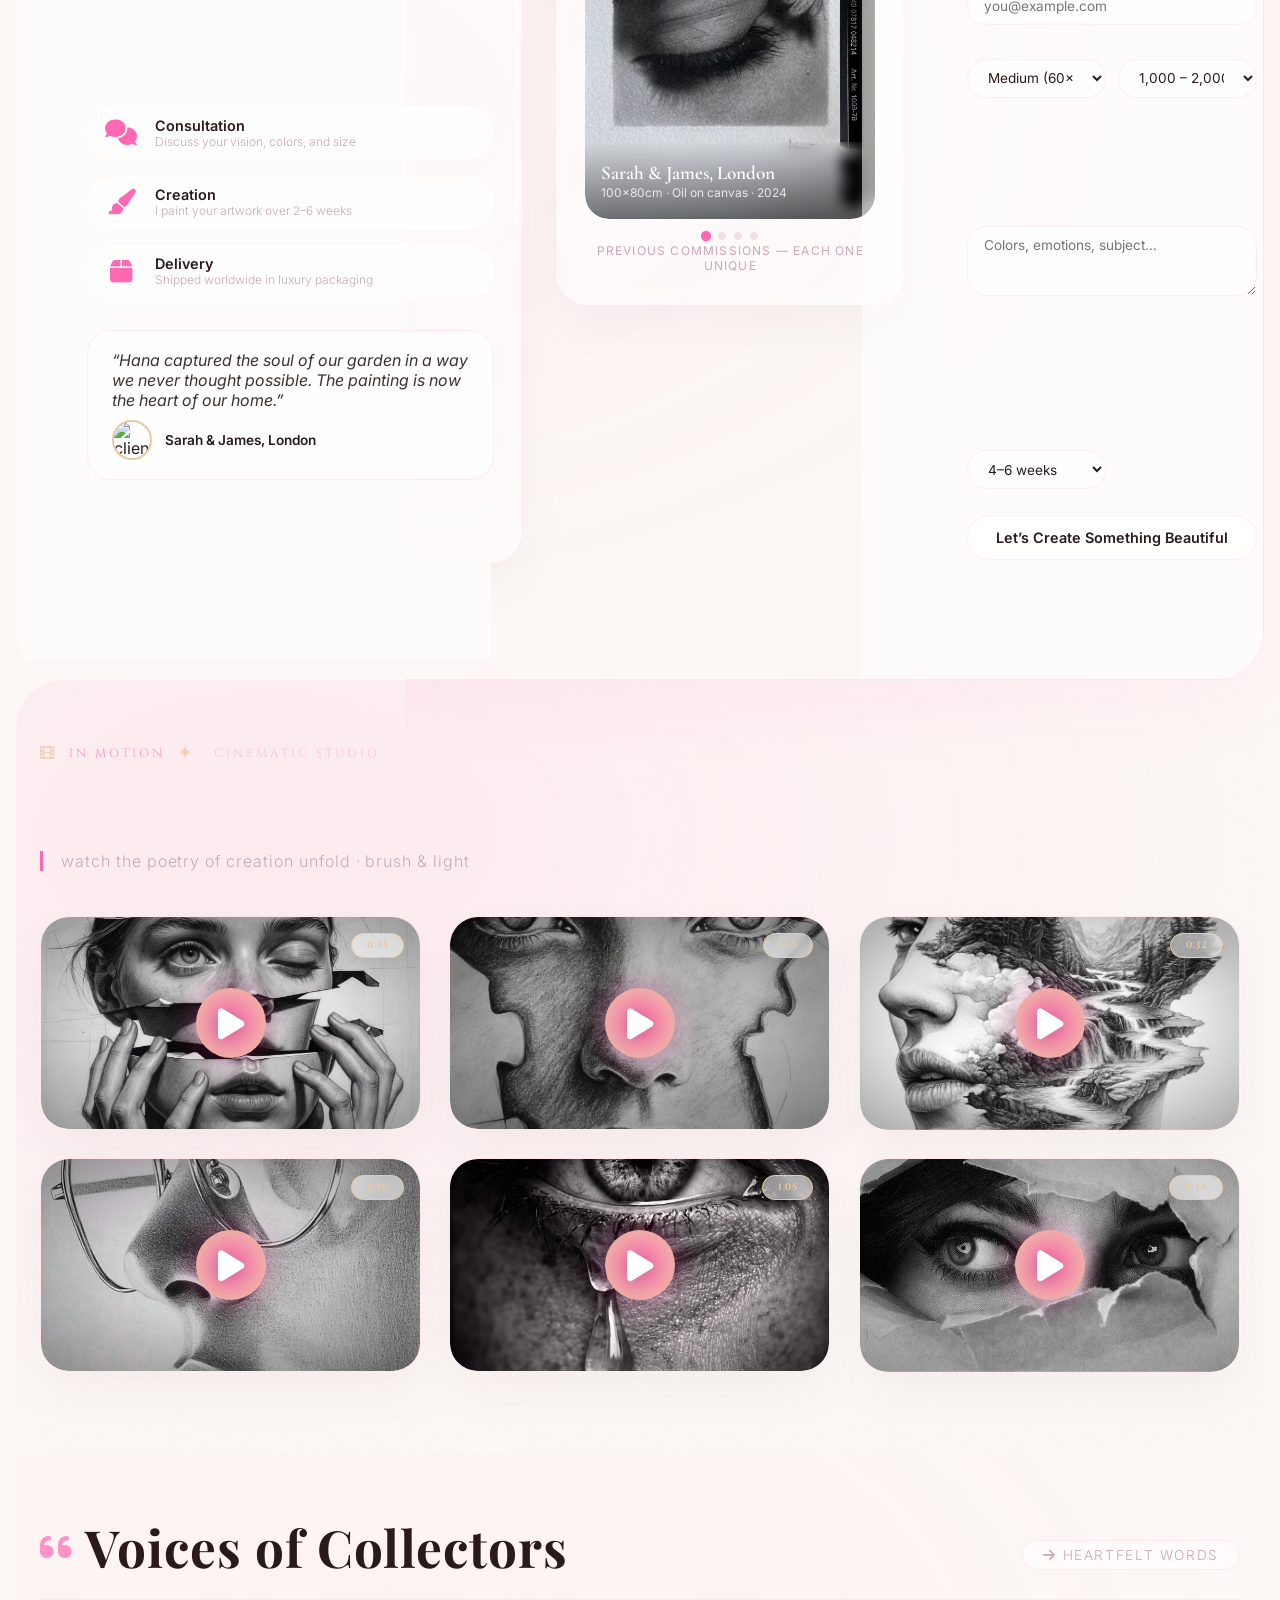
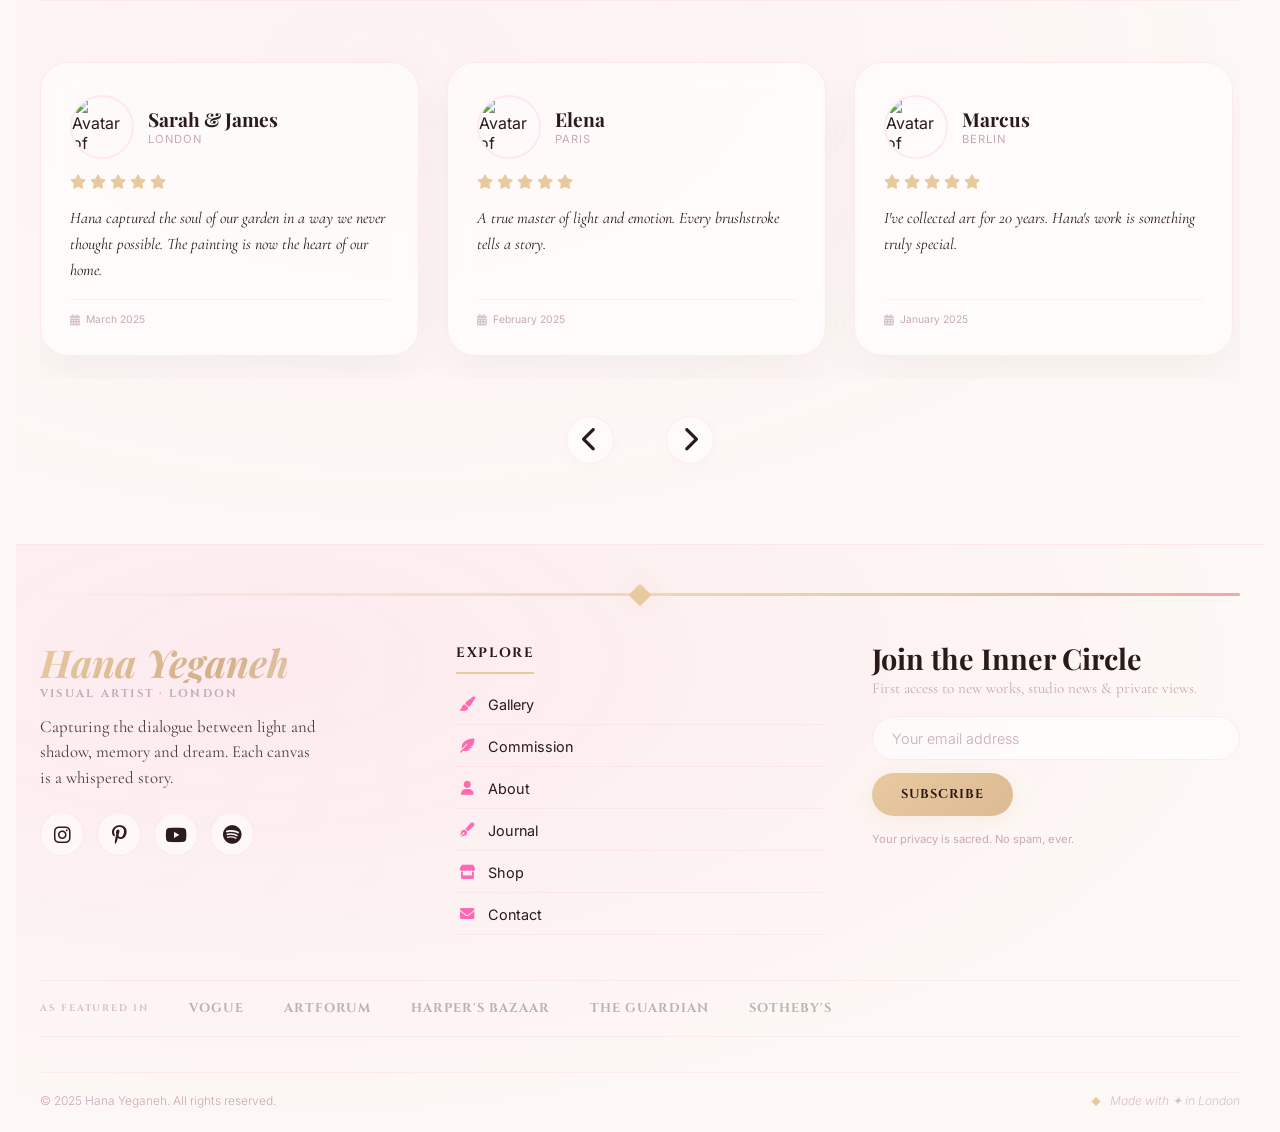
==== commit 63d432de: "index.html" ====
--- a/index.html
+++ b/index.html
@@ -416,706 +416,5 @@
 <script src="footer.js"></script>
 <script src="https://cdn.jsdelivr.net/npm/typed.js@2.0.16"></script>
 <script src="https://cdn.jsdelivr.net/npm/typed.js@2.0.12"></script>
-<script>
-    (function() {
-    'use strict';
-    async function initParticles() {
-      if (typeof tsParticles === 'undefined') return;
-      await tsParticles.load('header-particles', {
-        fpsLimit: 45,
-        particles: {
-          number: { value: 35, density: { enable: true, area: 700 } },
-          color: { value: ['#E8C9A0', '#FF69B4', '#FF1493', '#FFF0F5'] },
-          shape: { type: 'circle' },
-          opacity: {
-            value: 0.3,
-            random: true,
-            anim: { enable: true, speed: 0.6, opacity_min: 0.05 }
-          },
-          size: {
-            value: { min: 3, max: 12 },
-            random: true,
-            anim: { enable: true, speed: 1.2, size_min: 2 }
-          },
-          move: {
-            enable: true,
-            speed: 0.4,
-            direction: 'top',
-            random: true,
-            outModes: 'out'
-          },
-          wobble: { enable: true, distance: 6, speed: 0.5 },
-          rotate: { value: 45, random: true, animation: { enable: true, speed: 2 } }
-        },
-        background: { color: 'transparent' }
-      });
-    }
-    function initTheme() {
-      const toggle = document.getElementById('themeToggle');
-      const icon = document.getElementById('themeIcon');
-      const label = document.getElementById('themeLabel');
-      const stored = localStorage.getItem('headerTheme') || 'light';
-      if (stored === 'dark') {
-        document.documentElement.setAttribute('data-theme', 'dark');
-        icon.className = 'fas fa-sun';
-        label.textContent = 'NIGHT';
-      } else {
-        document.documentElement.removeAttribute('data-theme');
-        icon.className = 'fas fa-moon';
-        label.textContent = 'DAY';
-      }
-
-      toggle.addEventListener('click', () => {
-        const current = document.documentElement.getAttribute('data-theme');
-        if (current === 'dark') {
-          document.documentElement.removeAttribute('data-theme');
-          localStorage.setItem('headerTheme', 'light');
-          icon.className = 'fas fa-moon';
-          label.textContent = 'DAY';
-          icon.style.transform = 'rotate(0deg)';
-        } else {
-          document.documentElement.setAttribute('data-theme', 'dark');
-          localStorage.setItem('headerTheme', 'dark');
-          icon.className = 'fas fa-sun';
-          label.textContent = 'NIGHT';
-          icon.style.transform = 'rotate(180deg)';
-        }
-        setTimeout(() => { icon.style.transform = ''; }, 600);
-      });
-    }
-    function initSearch() {
-      const box = document.getElementById('searchBox');
-      const input = document.getElementById('searchInput');
-      box.addEventListener('click', (e) => {
-        e.stopPropagation();
-        box.classList.toggle('open');
-        if (box.classList.contains('open')) input.focus();
-      });
-      document.addEventListener('click', () => box.classList.remove('open'));
-      input.addEventListener('blur', () => {
-        if (input.value.trim() === '') box.classList.remove('open');
-      });
-    }
-    function initNav() {
-      const navItems = document.querySelectorAll('.nav-item');
-      const mobileItems = document.querySelectorAll('.mobile-nav li');
-      const currentPath = window.location.pathname.split('/').pop() || 'index.html';
-      const currentHash = window.location.hash;
-
-      function setActiveFromPage() {
-        navItems.forEach(item => item.classList.remove('active'));
-        mobileItems.forEach(item => item.classList.remove('active'));
-
-        navItems.forEach((item, index) => {
-          const link = item.querySelector('a');
-          if (!link) return;
-          const href = link.getAttribute('href') || '';
-          
-          const isCurrentPage = href === currentPath || 
-                               (href.includes('#') && href.split('#')[0] === currentPath);
-          const isCurrentHash = href === '#' + currentHash.replace('#', '') || 
-                                href === currentPath + currentHash;
-
-          if (isCurrentPage || isCurrentHash) {
-            item.classList.add('active');
-            if (mobileItems[index]) mobileItems[index].classList.add('active');
-          }
-        });
-
-        if (!document.querySelector('.nav-item.active') && navItems.length > 0) {
-          navItems[0].classList.add('active');
-          if (mobileItems[0]) mobileItems[0].classList.add('active');
-        }
-      }
-
-      setActiveFromPage();
-
-      navItems.forEach((item) => {
-        const link = item.querySelector('a');
-        if (link) {
-          link.addEventListener('click', function(e) {
-            const href = this.getAttribute('href');
-            
-            if (href && href.includes('#') && href.split('#')[0] === currentPath) {
-              e.preventDefault();
-              navItems.forEach(i => i.classList.remove('active'));
-              mobileItems.forEach(i => i.classList.remove('active'));
-              item.classList.add('active');
-              const idx = Array.from(navItems).indexOf(item);
-              if (mobileItems[idx]) mobileItems[idx].classList.add('active');
-              
-              // اسکرول به بخش مورد نظر
-              const targetId = href.split('#')[1];
-              if (targetId) {
-                const target = document.getElementById(targetId);
-                if (target) {
-                  target.scrollIntoView({ behavior: 'smooth' });
-                }
-              }
-              // بستن منو موبایل
-              const overlay = document.getElementById('mobileOverlay');
-              const hamburger = document.getElementById('hamburger');
-              if (overlay) overlay.classList.remove('open');
-              if (hamburger) hamburger.classList.remove('active');
-            }
-          });
-        }
-      });
-
-      // موبایل - بستن منو بعد از کلیک
-      mobileItems.forEach((item) => {
-        const link = item.querySelector('a');
-        if (link) {
-          link.addEventListener('click', function() {
-            const overlay = document.getElementById('mobileOverlay');
-            const hamburger = document.getElementById('hamburger');
-            if (overlay) overlay.classList.remove('open');
-            if (hamburger) hamburger.classList.remove('active');
-          });
-        }
-      });
-
-      // گوش دادن به تغییر هش (برای تک‌صفحه‌ای)
-      window.addEventListener('hashchange', setActiveFromPage);
-    }
-
-    // ============================================================
-    // 5. Hamburger + mobile overlay (custom)
-    // ============================================================
-    function initMobile() {
-      const hamburger = document.getElementById('hamburger');
-      const overlay = document.getElementById('mobileOverlay');
-      const closeBtn = document.getElementById('closeOverlay');
-
-      function toggleMenu(open) {
-        hamburger.classList.toggle('active', open);
-        overlay.classList.toggle('open', open);
-        document.body.style.overflow = open ? 'hidden' : '';
-      }
-
-      hamburger.addEventListener('click', (e) => {
-        e.stopPropagation();
-        toggleMenu(!overlay.classList.contains('open'));
-      });
-
-      closeBtn.addEventListener('click', () => toggleMenu(false));
-      overlay.addEventListener('click', (e) => {
-        if (e.target === overlay) toggleMenu(false);
-      });
-
-      document.addEventListener('keydown', (e) => {
-        if (e.key === 'Escape') toggleMenu(false);
-      });
-    }
-
-    // ============================================================
-    // 6. Scroll effects
-    // ============================================================
-    function initScrollEffects() {
-      const header = document.getElementById('mainHeader');
-      const progress = document.getElementById('progress');
-      let ticking = false;
-
-      window.addEventListener('scroll', () => {
-        if (!ticking) {
-          window.requestAnimationFrame(() => {
-            const scrollY = window.scrollY;
-            const docHeight = document.documentElement.scrollHeight - window.innerHeight;
-            const percent = docHeight > 0 ? (scrollY / docHeight) * 100 : 0;
-
-            if (scrollY > 40) header.classList.add('scrolled');
-            else header.classList.remove('scrolled');
-
-            progress.style.width = percent + '%';
-            progress.setAttribute('aria-valuenow', Math.round(percent));
-            ticking = false;
-          });
-          ticking = true;
-        }
-      });
-    }
-
-    // ============================================================
-    // 7. GSAP entrance
-    // ============================================================
-    function initGSAP() {
-      if (typeof gsap === 'undefined') return;
-      const tl = gsap.timeline({ defaults: { ease: 'back.out(1.4)' } });
-      tl.from('#logoEl', {
-        y: 40,
-        opacity: 0,
-        duration: 1.0,
-        ease: 'back.out(1.6)'
-      })
-      .from('.nav-item', {
-        y: 30,
-        opacity: 0,
-        stagger: 0.06,
-        duration: 0.7,
-        ease: 'power3.out'
-      }, '-=0.3')
-      .from('#rightGroup', {
-        x: 30,
-        opacity: 0,
-        duration: 0.9,
-        ease: 'power2.out'
-      }, '-=0.5');
-    }
-
-    // ============================================================
-    // 8. Init
-    // ============================================================
-    document.addEventListener('DOMContentLoaded', () => {
-      initParticles();
-      initTheme();
-      initSearch();
-      initNav();
-      initMobile();
-      initScrollEffects();
-      initGSAP();
-    });
-
-  })();
-
-  // ============================================================
-  // HERO SLIDER SCRIPT
-  // ============================================================
-  (function(){
-    'use strict';
-
-    // ----- SLIDE DATA -----
-    const slidesData = [
-      {
-        title: 'Ethereal Beauty',
-        subtitle: 'Where light dances on velvet petals',
-        img: 'bg-slide1.jpg',
-      },
-      {
-        title: 'Golden Hour',
-        subtitle: 'Gilded whispers of the dying sun',
-        img: 'bg-slide2.jpg',
-      },
-      {
-        title: 'Rose Noir',
-        subtitle: 'Mystery blooms in shadow and silk',
-        img: 'bg-slide3.jpg',
-      },
-      {
-        title: 'Silent Poetry',
-        subtitle: 'A canvas of unspoken verses',
-        img: 'bg-slide4.jpg',
-      },
-      {
-        title: 'Eternal Bloom',
-        subtitle: 'Beauty that outlasts the seasons',
-        img: 'bg-slide5.jpg',
-      }
-    ];
-
-    // DOM refs
-    const container = document.getElementById('slidesContainer');
-    const indicatorsContainer = document.getElementById('indicatorsContainer');
-    const prevBtn = document.getElementById('prevBtn');
-    const nextBtn = document.getElementById('nextBtn');
-    const sliderWrapper = document.getElementById('heroSliderWrapper');
-
-    let currentSlide = 0;
-    let slideInterval = null;
-    const intervalTime = 6000;
-    let isTransitioning = false;
-    let slidesElements = [];
-
-    // Build slides
-    function buildSlider() {
-      if (!container) return;
-      container.innerHTML = '';
-      indicatorsContainer.innerHTML = '';
-      
-      slidesData.forEach((data, idx) => {
-        const slide = document.createElement('div');
-        slide.className = `slide ${idx === 0 ? 'active' : ''}`;
-        slide.setAttribute('data-index', idx);
-
-        const bg = document.createElement('div');
-        bg.className = 'slide-bg';
-        bg.style.backgroundImage = `url(${data.img})`;
-        bg.style.backgroundSize = 'cover';
-        bg.style.backgroundPosition = 'center';
-
-        const overlay = document.createElement('div');
-        overlay.className = 'slide-overlay';
-        const tint = document.createElement('div');
-        tint.className = 'slide-tint';
-
-        const content = document.createElement('div');
-        content.className = 'slide-content';
-        content.innerHTML = `
-          <h2 class="title">${data.title}</h2>
-          <p class="subtitle">${data.subtitle}</p>
-          <a href="#" class="cta-button" role="button">Explore the collection</a>
-        `;
-
-        slide.appendChild(bg);
-        slide.appendChild(overlay);
-        slide.appendChild(tint);
-        slide.appendChild(content);
-        container.appendChild(slide);
-        slidesElements.push(slide);
-
-        const ind = document.createElement('div');
-        ind.className = `indicator ${idx === 0 ? 'active' : ''}`;
-        ind.dataset.index = idx;
-        ind.addEventListener('click', () => goToSlide(idx));
-        indicatorsContainer.appendChild(ind);
-      });
-    }
-
-    // Go to slide
-    function goToSlide(index) {
-      if (isTransitioning || index === currentSlide) return;
-      if (index < 0) index = slidesData.length - 1;
-      if (index >= slidesData.length) index = 0;
-      isTransitioning = true;
-
-      const oldIdx = currentSlide;
-      const newIdx = index;
-      const oldSlide = slidesElements[oldIdx];
-      const newSlide = slidesElements[newIdx];
-      const oldInd = indicatorsContainer.children[oldIdx];
-      const newInd = indicatorsContainer.children[newIdx];
-
-      const tl = gsap.timeline({
-        onComplete: () => {
-          isTransitioning = false;
-          oldSlide.classList.remove('active');
-          newSlide.classList.add('active');
-          oldInd.classList.remove('active');
-          newInd.classList.add('active');
-          newSlide.style.clipPath = 'polygon(0 0, 100% 0, 100% 100%, 0 100%)';
-          currentSlide = newIdx;
-          animateText(newSlide);
-        }
-      });
-
-      newSlide.style.visibility = 'visible';
-      newSlide.style.opacity = '1';
-      newSlide.style.clipPath = 'polygon(0 0, 100% 0, 100% 100%, 0 100%)';
-      
-      tl.to(oldSlide, {
-        opacity: 0,
-        duration: 0.8,
-        ease: 'power2.inOut',
-        clipPath: 'polygon(20% 0, 80% 0, 80% 100%, 20% 100%)',
-        onComplete: () => {
-          oldSlide.classList.remove('active');
-          oldSlide.style.visibility = 'hidden';
-        }
-      })
-      .to(newSlide, {
-        clipPath: 'polygon(0 0, 100% 0, 100% 100%, 0 100%)',
-        duration: 1.2,
-        ease: 'power3.out',
-        delay: 0.1,
-      }, 0);
-
-      resetAutoPlay();
-    }
-
-    // Animate text
-    function animateText(slide) {
-      const title = slide.querySelector('.title');
-      const subtitle = slide.querySelector('.subtitle');
-      const cta = slide.querySelector('.cta-button');
-      gsap.set([title, subtitle, cta], { opacity: 0, y: 50, clearProps: 'transform' });
-      gsap.to(title, {
-        opacity: 1,
-        y: 0,
-        duration: 1.2,
-        ease: 'back.out(1.2)',
-        delay: 0.3,
-      });
-      gsap.to(subtitle, {
-        opacity: 1,
-        y: 0,
-        duration: 1.0,
-        ease: 'back.out(1.2)',
-        delay: 0.5,
-      });
-      gsap.to(cta, {
-        opacity: 1,
-        y: 0,
-        duration: 1.0,
-        ease: 'back.out(1.2)',
-        delay: 0.7,
-      });
-    }
-
-    // Auto-play
-    function startAutoPlay() {
-      if (slideInterval) clearInterval(slideInterval);
-      slideInterval = setInterval(() => {
-        goToSlide(currentSlide + 1);
-      }, intervalTime);
-    }
-    
-    function resetAutoPlay() {
-      if (slideInterval) clearInterval(slideInterval);
-      startAutoPlay();
-    }
-
-    // Events
-    if (prevBtn) prevBtn.addEventListener('click', () => goToSlide(currentSlide - 1));
-    if (nextBtn) nextBtn.addEventListener('click', () => goToSlide(currentSlide + 1));
-    
-    if (sliderWrapper) {
-      sliderWrapper.addEventListener('mouseenter', () => {
-        if (slideInterval) clearInterval(slideInterval);
-      });
-      sliderWrapper.addEventListener('mouseleave', () => {
-        startAutoPlay();
-      });
-    }
-
-    // Keyboard
-    document.addEventListener('keydown', (e) => {
-      if (e.key === 'ArrowLeft') goToSlide(currentSlide - 1);
-      if (e.key === 'ArrowRight') goToSlide(currentSlide + 1);
-    });
-
-    // Parallax
-    document.addEventListener('mousemove', (e) => {
-      if (!sliderWrapper) return;
-      const rect = sliderWrapper.getBoundingClientRect();
-      const x = ((e.clientX - rect.left) / rect.width - 0.5) * 20;
-      const y = ((e.clientY - rect.top) / rect.height - 0.5) * 20;
-      const bg = document.querySelector('.slide.active .slide-bg');
-      if (bg) {
-        bg.style.transform = `scale(1.05) translate(${x * 0.5}px, ${y * 0.5}px)`;
-      }
-    });
-
-    // Init
-    buildSlider();
-    
-    setTimeout(() => {
-      const active = document.querySelector('.slide.active');
-      if (active) animateText(active);
-    }, 300);
-
-    // Particles
-    if (typeof tsParticles !== 'undefined') {
-      tsParticles.load('tsparticles', {
-        fpsLimit: 60,
-        particles: {
-          number: { value: 22, density: { enable: true, area: 700 } },
-          color: { value: ['#FF69B4', '#FF1493', '#E8C9A0', '#FFF0F5'] },
-          shape: { type: 'circle' },
-          opacity: {
-            value: 0.4,
-            random: true,
-            anim: { enable: true, speed: 1, opacity_min: 0.1, sync: false }
-          },
-          size: {
-            value: { min: 4, max: 12 },
-            random: true,
-            anim: { enable: true, speed: 2, size_min: 2, sync: false }
-          },
-          move: {
-            enable: true,
-            speed: 0.7,
-            direction: 'top',
-            random: true,
-            straight: false,
-            outModes: 'out',
-          },
-          wobble: { enable: true, distance: 8, speed: 0.6 },
-          rotate: { value: 45, random: true, animation: { enable: true, speed: 2 } }
-        },
-        background: { color: 'transparent' }
-      });
-    }
-
-    startAutoPlay();
-    window.goToSlide = goToSlide;
-  })();
-
-  // ============================================================
-  // MASONRY GALLERY
-  // ============================================================
-  (function() {
-    'use strict';
-
-    const artworks = [
-      { title: 'Ethereal Bloom', year: '2025', technique: 'Category: Hyper-realism or Charcoal Drawing', img: 'art-1.jpg' },
-      { title: 'Golden Hour', year: '2024', technique: 'Category: Hyper-realism or Charcoal Drawing', img: 'art-2.jpg' },
-      { title: 'Rose Noir', year: '2025', technique: 'Category: Hyper-realism or Charcoal Drawing', img: 'art-3.jpg' },
-      { title: 'Silent Poetry', year: '2024', technique: 'Category: Hyper-realism or Charcoal Drawing', img: 'art-4.jpg' },
-      { title: 'Veiled Light', year: '2023', technique: 'Category: Hyper-realism or Charcoal Drawing', img: 'art-5.jpg' },
-      { title: 'Mist & Petal', year: '2025', technique: 'Category: Hyper-realism or Charcoal Drawing', img: 'art-6.jpg' },
-      { title: 'Golden Echo', year: '2024', technique: 'Category: Hyper-realism or Charcoal Drawing', img: 'art-7.jpg' },
-      { title: 'Dreamweaver', year: '2025', technique: 'Category: Hyper-realism or Charcoal Drawing', img: 'art-8.jpg' },
-      { title: 'Scarlet Whisper', year: '2024', technique: 'Category: Hyper-realism or Charcoal Drawing', img: 'art-9.jpg' },
-      { title: 'Twilight Sonata', year: '2025', technique: 'Category: Hyper-realism or Charcoal Drawing', img: 'art-10.jpg' },
-      { title: 'Aether', year: '2023', technique: 'Category: Hyper-realism or Charcoal Drawing', img: 'art-11.jpg' },
-      { title: 'Eternal Spring', year: '2025', technique: 'Category: Hyper-realism or Charcoal Drawing', img: 'art-12.jpg' }
-    ];
-
-    const grid = document.getElementById('masonryGrid');
-    if (!grid) return;
-
-    function buildGallery() {
-      grid.innerHTML = '';
-      artworks.forEach((item, index) => {
-        const card = document.createElement('div');
-        card.className = 'artwork-card';
-        card.dataset.index = index;
-
-        const wrap = document.createElement('div');
-        wrap.className = 'image-wrap';
-
-        const img = document.createElement('img');
-        img.src = item.img;
-        img.alt = item.title;
-        img.loading = 'lazy';
-        wrap.appendChild(img);
-
-        const overlay = document.createElement('div');
-        overlay.className = 'glass-overlay';
-        overlay.innerHTML = `
-          <div class="meta">
-            <div class="title">${item.title}</div>
-            <div class="details">${item.technique} <span class="dot"></span> ${item.year}</div>
-            <div class="view-btn"><i class="fas fa-arrow-right"></i> View</div>
-          </div>
-        `;
-
-        card.appendChild(wrap);
-        card.appendChild(overlay);
-        grid.appendChild(card);
-      });
-    }
-
-    buildGallery();
-
-    const cards = document.querySelectorAll('.artwork-card');
-    if ('IntersectionObserver' in window) {
-      const observer = new IntersectionObserver((entries) => {
-        entries.forEach(entry => {
-          if (entry.isIntersecting) {
-            const card = entry.target;
-            const idx = parseInt(card.dataset.index, 10) || 0;
-            const delay = Math.min(idx * 55, 450);
-            setTimeout(() => {
-              card.classList.add('visible');
-            }, delay);
-            observer.unobserve(card);
-          }
-        });
-      }, {
-        threshold: 0.1,
-        rootMargin: '0px 0px -30px 0px'
-      });
-      cards.forEach(card => observer.observe(card));
-    } else {
-      cards.forEach(c => c.classList.add('visible'));
-    }
-
-    console.log('✨ Masonry Gallery loaded');
-  })();
-
-  // ============================================================
-  // ABOUT SECTION
-  // ============================================================
-  (function() {
-    'use strict';
-
-    const section = document.getElementById('aboutSection');
-    let isRevealed = false;
-
-    const observer = new IntersectionObserver((entries) => {
-      entries.forEach(entry => {
-        if (entry.isIntersecting && !isRevealed) {
-          isRevealed = true;
-          section.classList.add('visible');
-          setTimeout(() => {
-            initTypewriter();
-          }, 600);
-          observer.unobserve(section);
-        }
-      });
-    }, {
-      threshold: 0.2,
-      rootMargin: '0px 0px -40px 0px'
-    });
-
-    observer.observe(section);
-
-    let typedInstance = null;
-    let bioShown = false;
-
-    function initTypewriter() {
-      if (typedInstance || typeof Typed === 'undefined') return;
-
-      const strings = [
-        'I paint the invisible.',
-        'Color is my language.',
-        'Silence speaks through me.'
-      ];
-
-      typedInstance = new Typed('#typewriter', {
-        strings: strings,
-        typeSpeed: 50,
-        backSpeed: 35,
-        backDelay: 2000,
-        startDelay: 200,
-        loop: true,
-        cursorChar: '|',
-        onStringTyped: (index) => {
-          if (index === strings.length - 1 && !bioShown) {
-            setTimeout(() => {
-              bioShown = true;
-              document.getElementById('bioText').classList.add('visible');
-            }, 1500);
-          }
-        }
-      });
-    }
-
-    // Mouse parallax
-    const portraitWrapper = document.getElementById('portraitWrapper');
-    const heading = document.querySelector('.artist-heading');
-    let isParallaxActive = true;
-
-    document.addEventListener('mousemove', (e) => {
-      if (!isParallaxActive) return;
-      const x = (e.clientX / window.innerWidth - 0.5) * 2;
-      const y = (e.clientY / window.innerHeight - 0.5) * 2;
-      const maxMove = 12;
-
-      if (portraitWrapper) {
-        const px = x * maxMove * 0.5;
-        const py = y * maxMove * 0.5;
-        portraitWrapper.style.transform =
-          `translate(${px}px, ${py}px) scale(${section.classList.contains('visible') ? 1 : 0.92})`;
-      }
-      if (heading) {
-        const hx = -x * 6;
-        const hy = -y * 4;
-        heading.style.transform = `translate(${hx}px, ${hy}px)`;
-      }
-    });
-
-    document.addEventListener('mouseleave', () => {
-      if (portraitWrapper) {
-        portraitWrapper.style.transform = `translate(0, 0) scale(${section.classList.contains('visible') ? 1 : 0.92})`;
-      }
-      if (heading) {
-        heading.style.transform = 'translate(0, 0)';
-      }
-    });
-
-    console.log('✨ About section loaded');
-  })();
-</script>
 </body>
 </html>
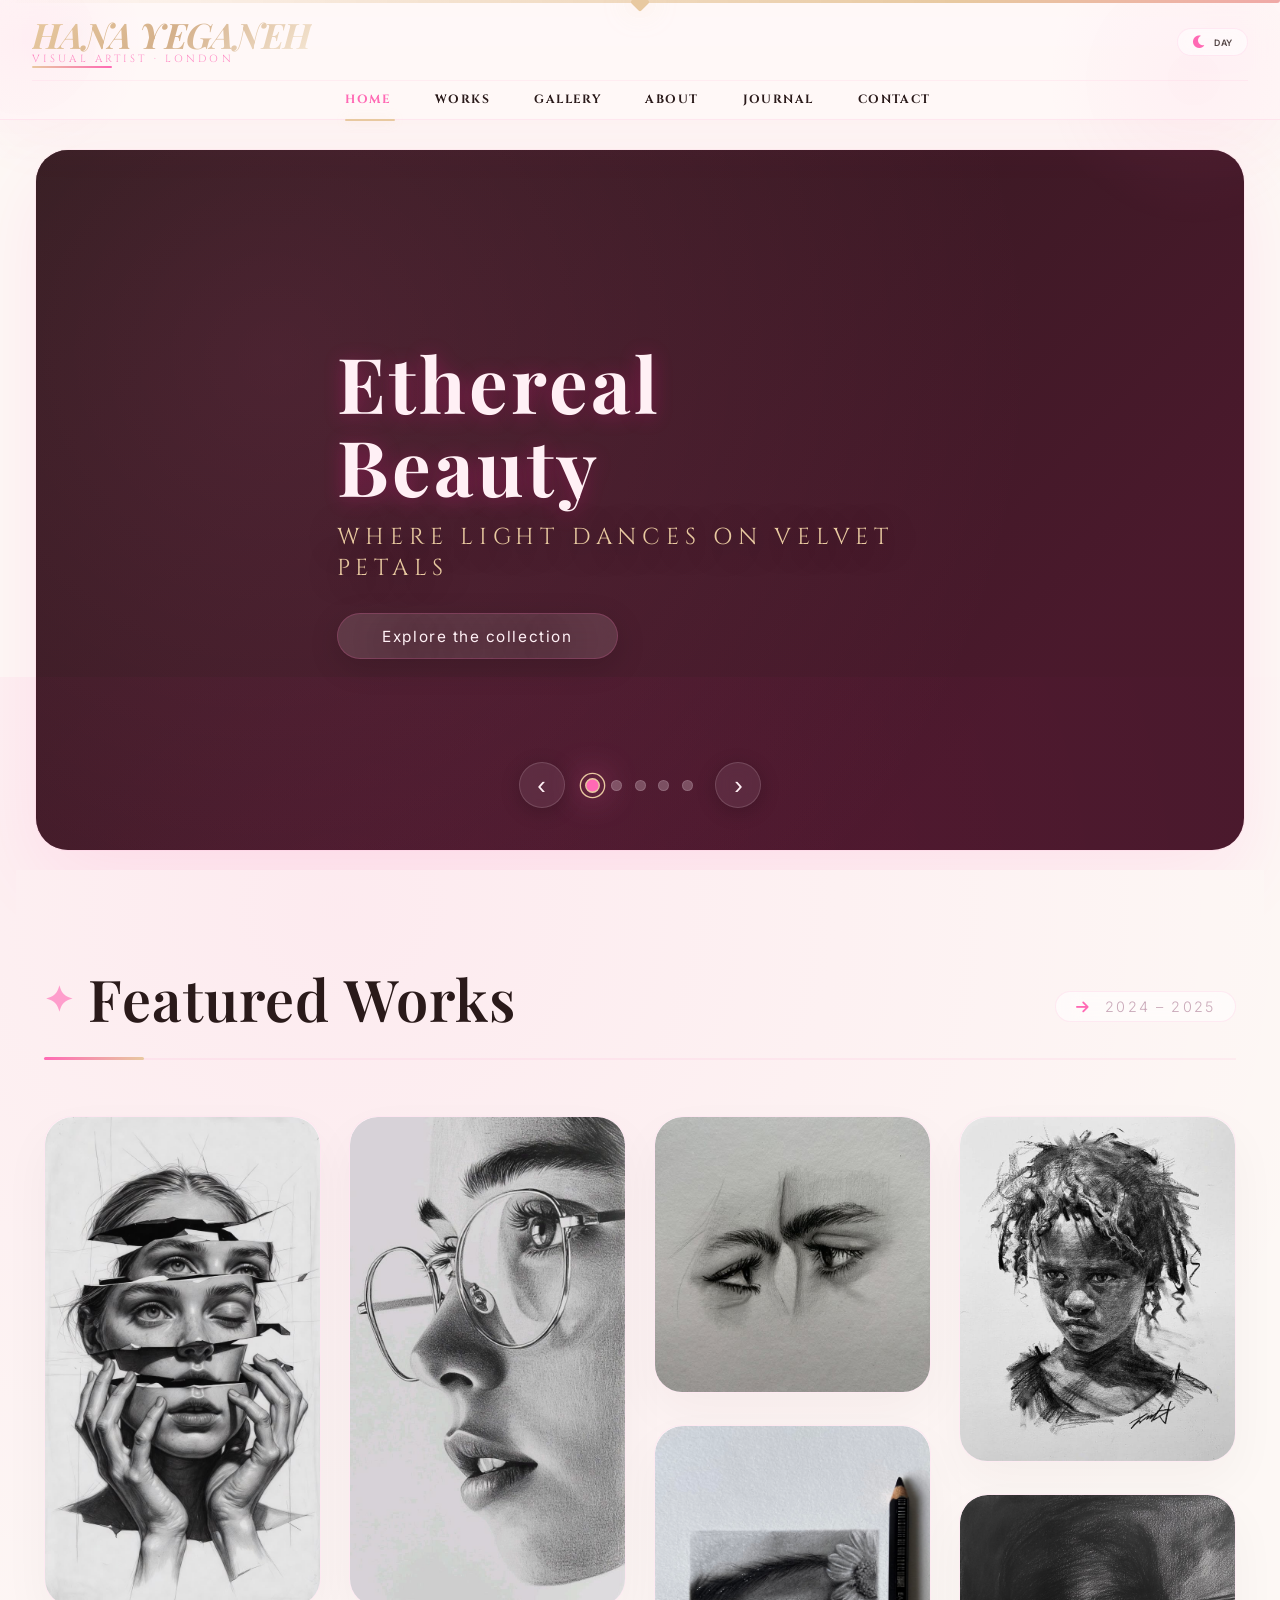
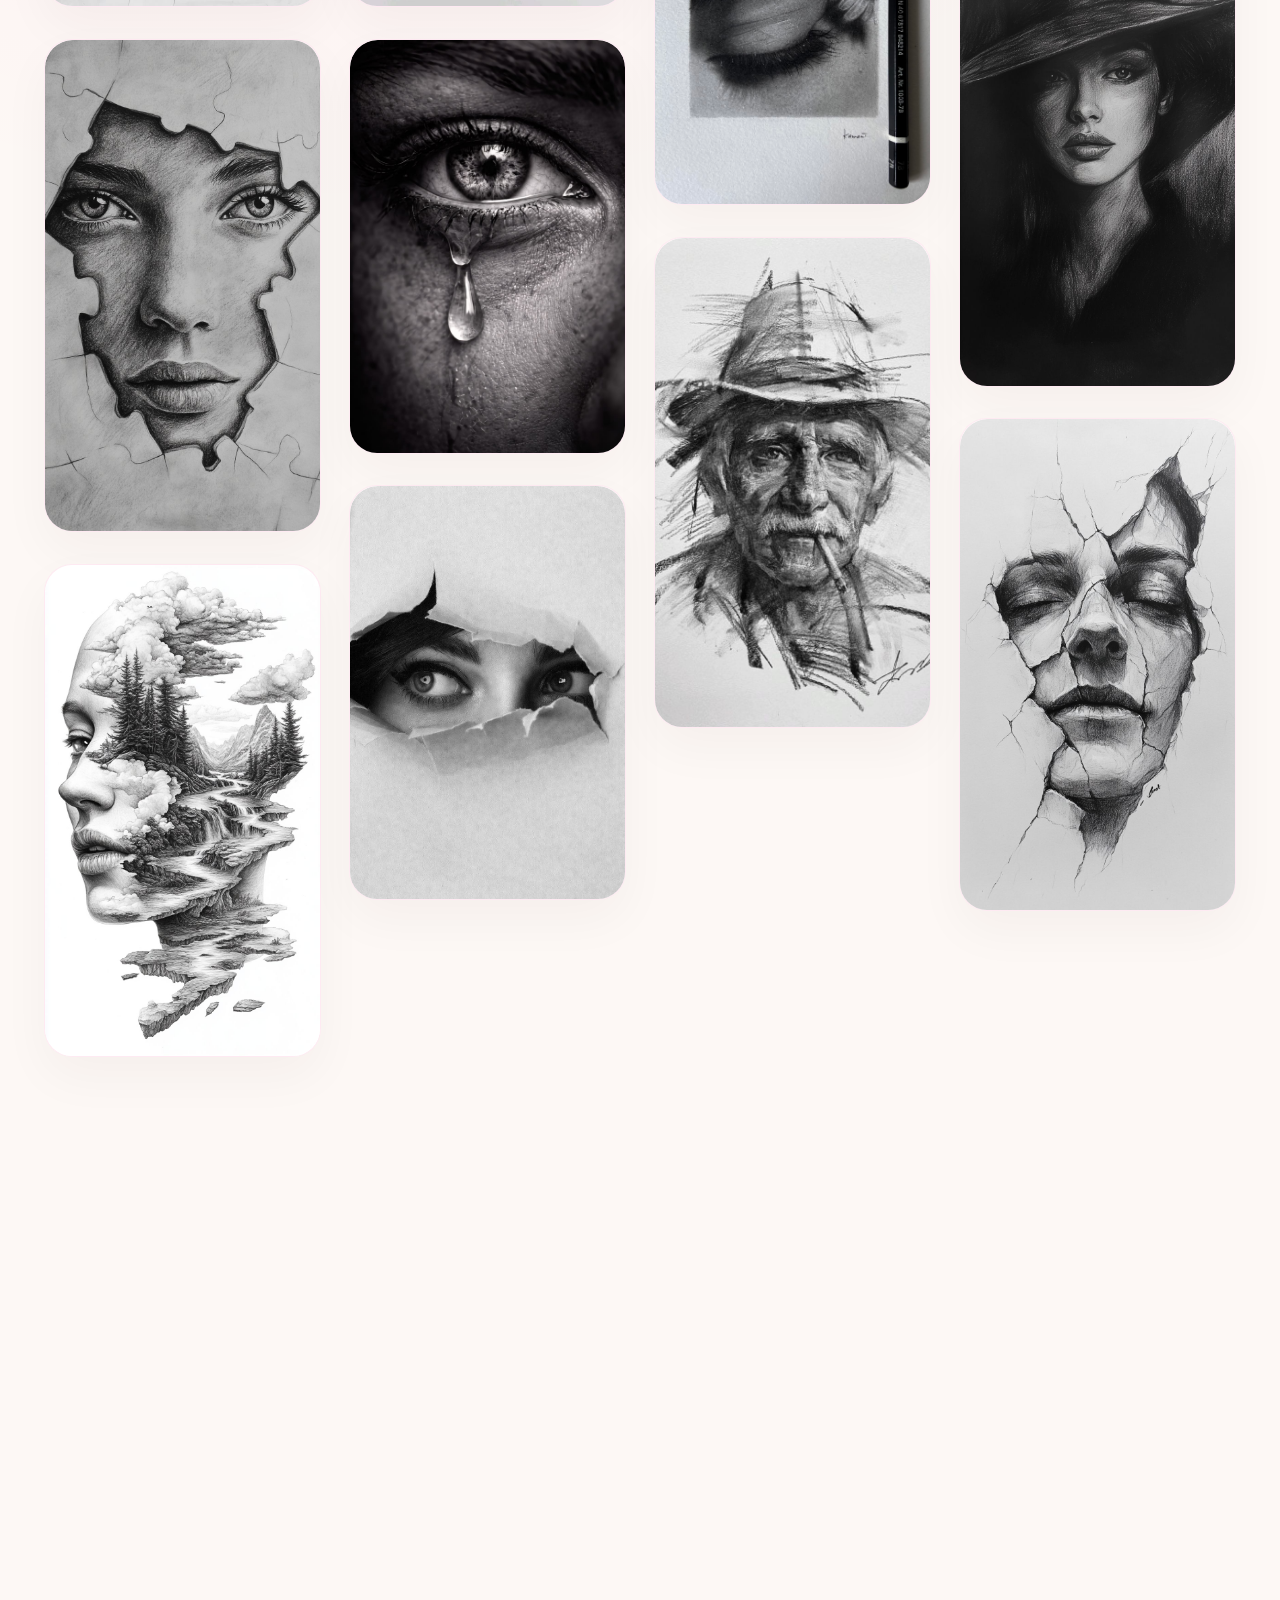
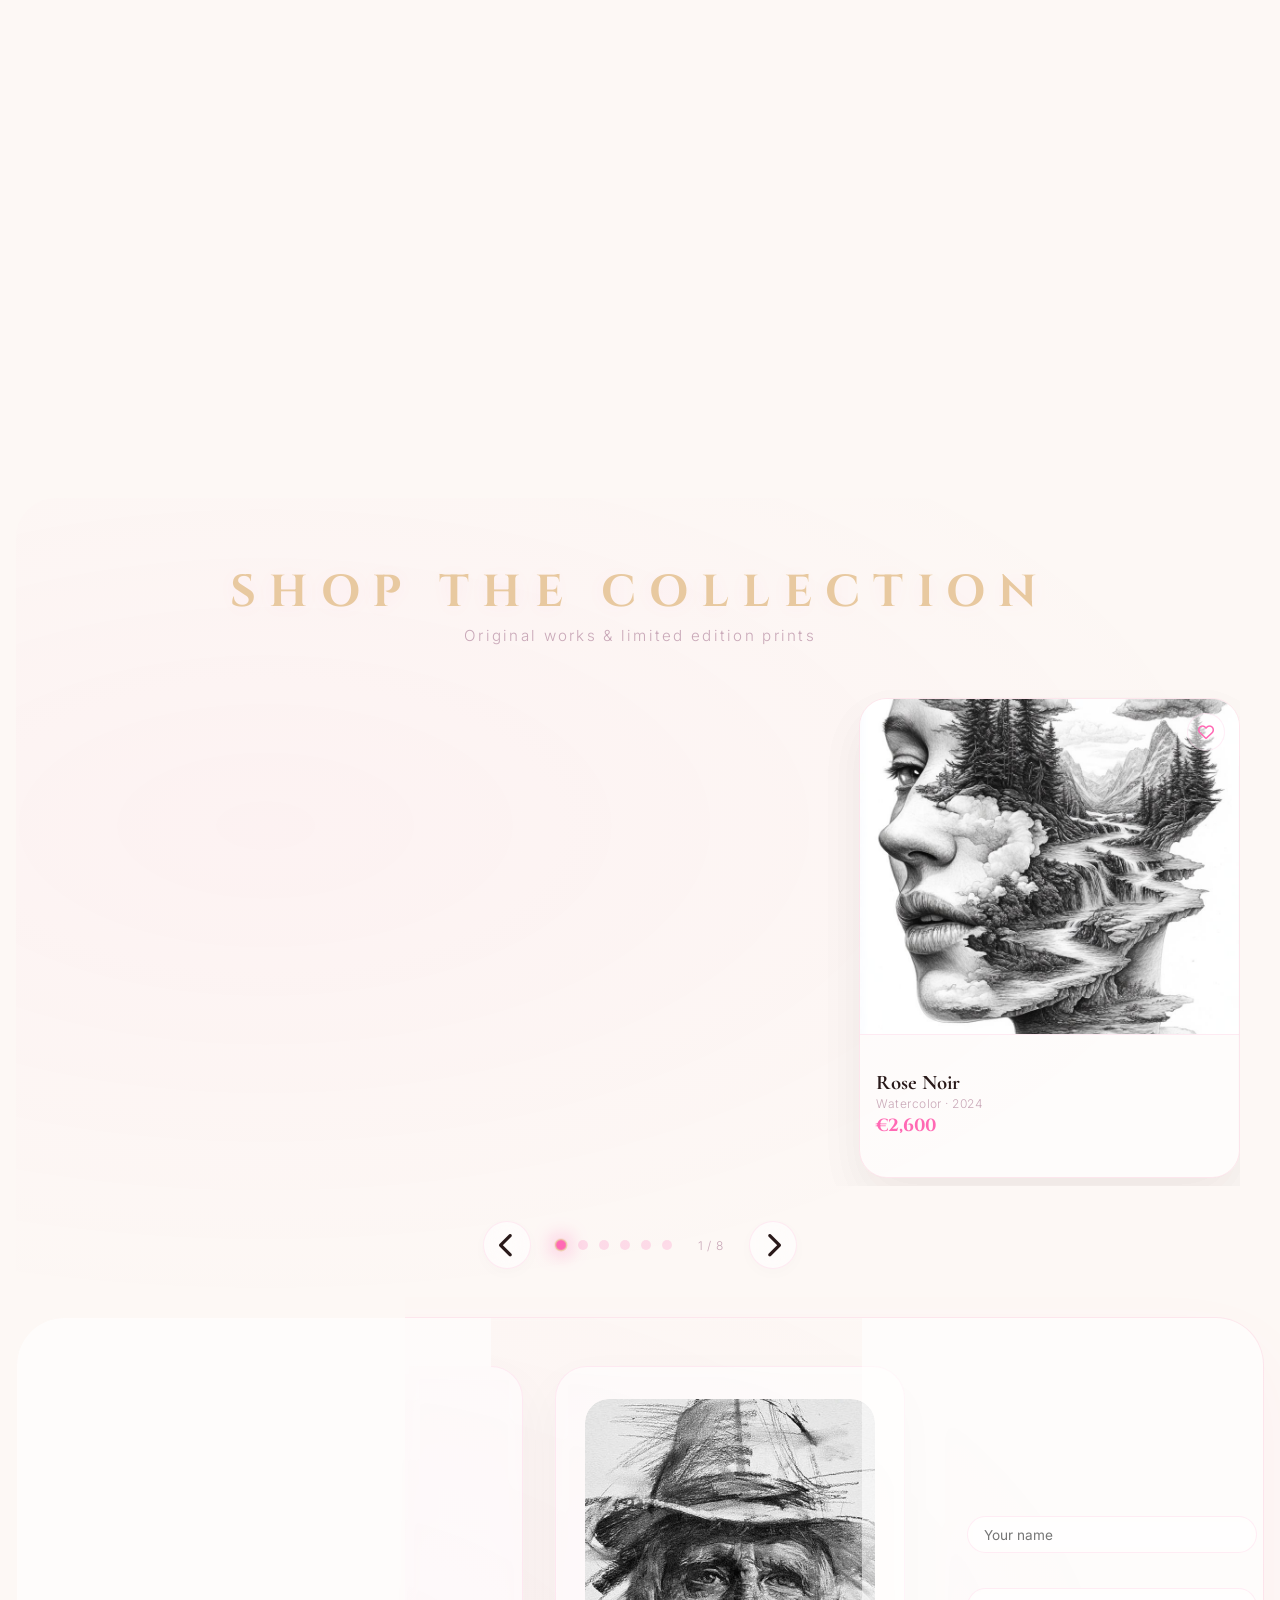
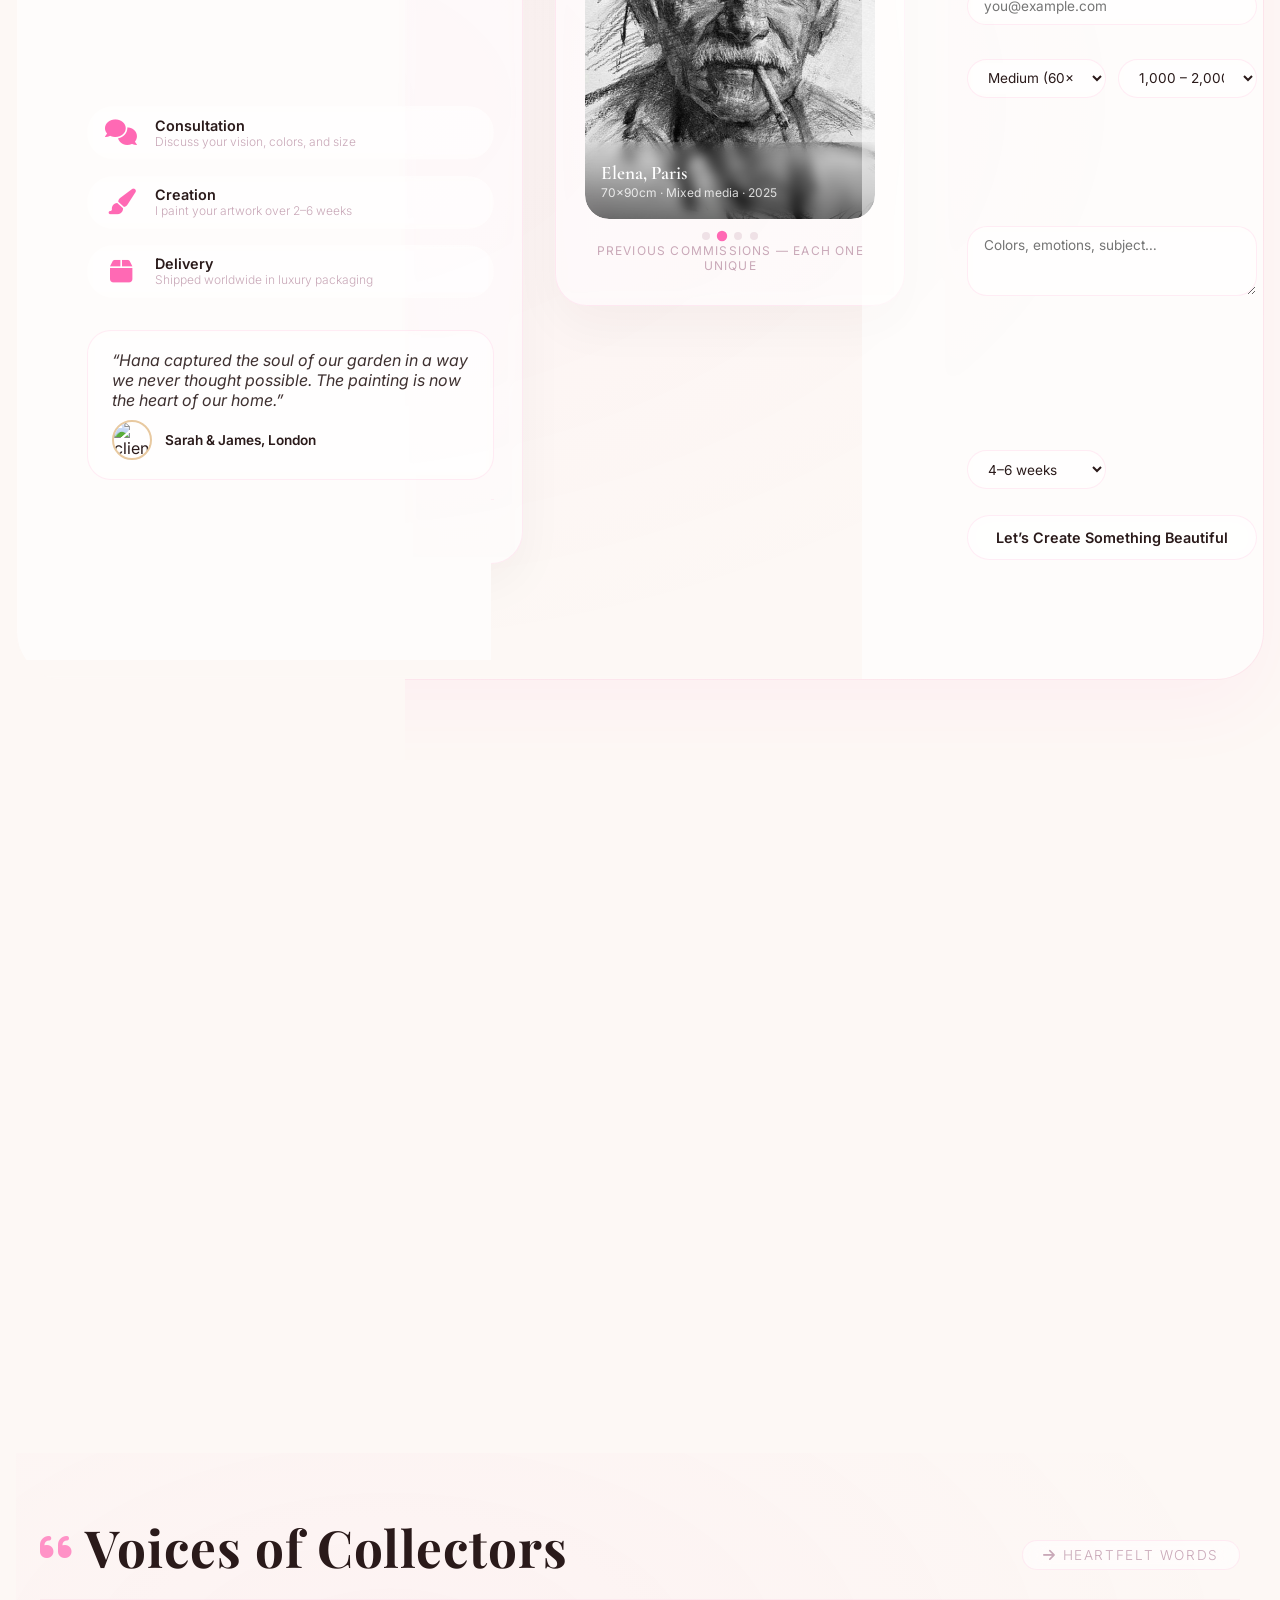
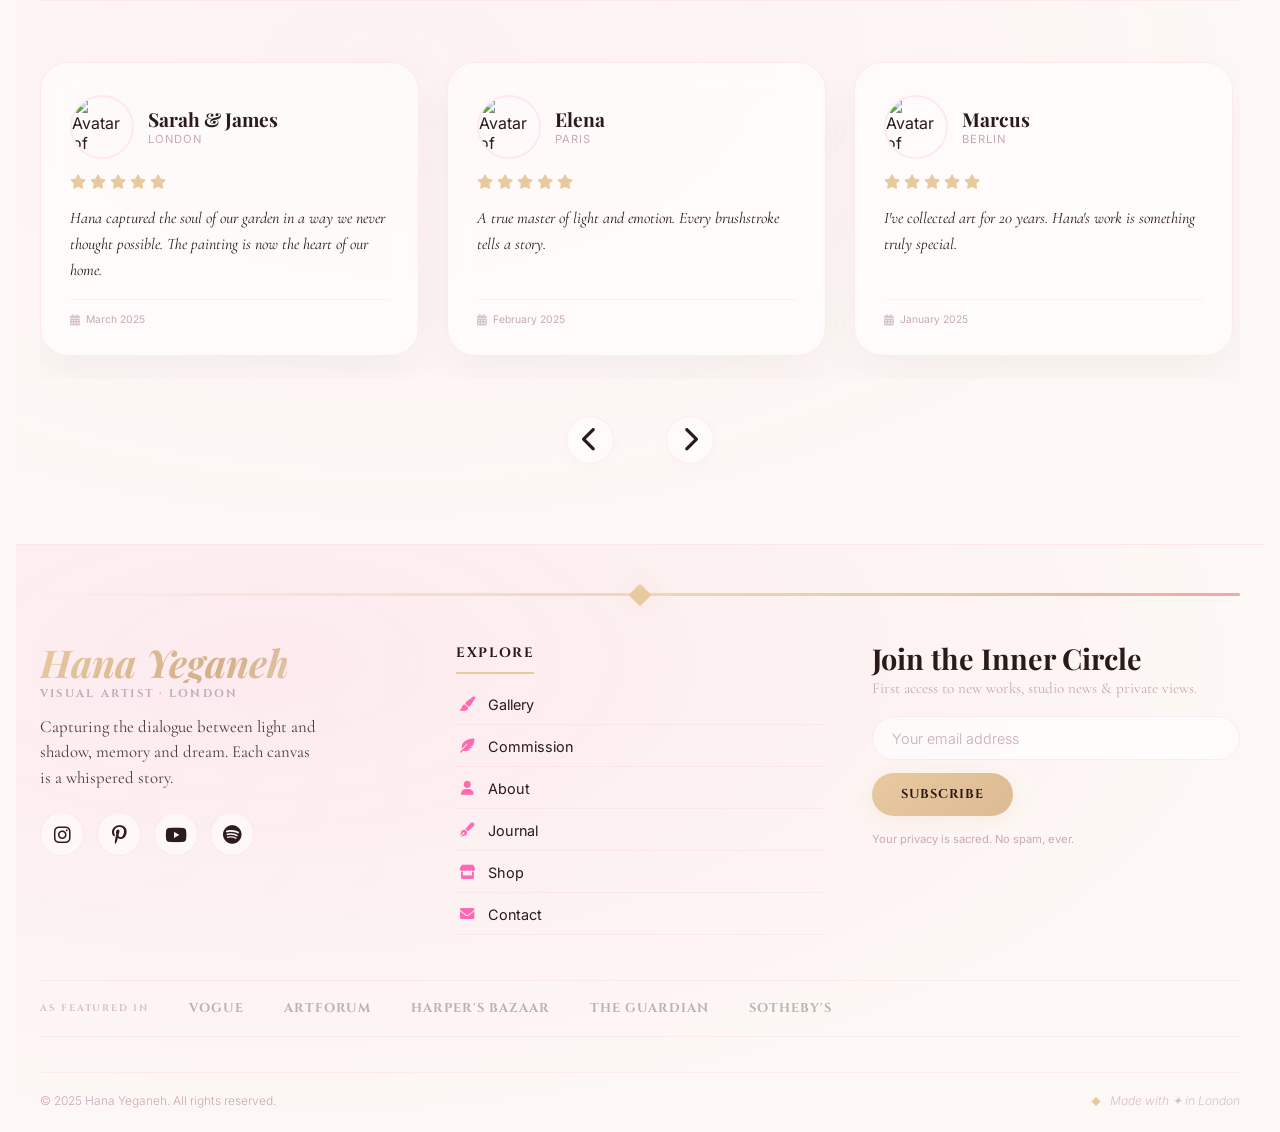
==== commit 390f8e02: "index.html" ====
--- a/index.html
+++ b/index.html
@@ -6,10 +6,11 @@
     <title>ELIANA ROSE • Visual Artist</title>
     <link rel="stylesheet" href="./style.css">
     <link rel="stylesheet" href="./slider.css">
-    <link rel="stylesheet" href="Commission.css">
-    <link rel="stylesheet" href="new.css">
-    <link rel="stylesheet" href="new-2.css">
-    <link rel="stylesheet" href="footer.css">
+    <link rel="stylesheet" href="./Commission.css">
+    <link rel="stylesheet" href="./new.css">
+    <link rel="stylesheet" href="./new-2.css">
+    <link rel="stylesheet" href="./footer.css">
+    <link rel="stylesheet" href="./style-tab.css">
     <link rel="preconnect" href="https://fonts.gstatic.com" crossorigin />
     <link rel="stylesheet" href="https://cdn.jsdelivr.net/npm/@phosphor-icons/web@2.1.1/src/regular/style.css">
     <link rel="stylesheet" href="https://cdnjs.cloudflare.com/ajax/libs/font-awesome/6.5.0/css/all.min.css">
@@ -407,13 +408,65 @@
         <i class="fas fa-arrow-up"></i>
     </button>
 
-
+  <nav class="sticky-tab-bar" id="stickyTabBar" role="tablist" aria-label="Quick navigation">
+
+    <!-- HOME → index.html -->
+    <a href="index.html" class="tab-item" data-page="home" role="tab" aria-selected="true" tabindex="0">
+      <i class="ph ph-house"></i>
+      <span class="label">Home</span>
+      <span class="glow"></span>
+      <span class="dot"></span>
+    </a>
+
+    <!-- WORKS → work.html -->
+    <a href="work.html" class="tab-item" data-page="works" role="tab" aria-selected="false" tabindex="0">
+      <i class="ph ph-paint-brush"></i>
+      <span class="label">Works</span>
+      <span class="glow"></span>
+      <span class="dot"></span>
+    </a>
+
+    <!-- GALLERY → gallery.html -->
+    <a href="gallery.html" class="tab-item" data-page="gallery" role="tab" aria-selected="false" tabindex="0">
+      <i class="ph ph-images"></i>
+      <span class="label">Gallery</span>
+      <span class="glow"></span>
+      <span class="dot"></span>
+    </a>
+
+    <!-- ABOUT → about.html -->
+    <a href="about.html" class="tab-item" data-page="about" role="tab" aria-selected="false" tabindex="0">
+      <i class="ph ph-user"></i>
+      <span class="label">About</span>
+      <span class="glow"></span>
+      <span class="dot"></span>
+    </a>
+
+    <!-- JOURNAL → journal.html -->
+    <a href="journal.html" class="tab-item" data-page="journal" role="tab" aria-selected="false" tabindex="0">
+      <i class="ph ph-note-pencil"></i>
+      <span class="label">Journal</span>
+      <span class="glow"></span>
+      <span class="dot"></span>
+    </a>
+
+    <!-- CONTACT → contact.html -->
+    <a href="contact.html" class="tab-item" data-page="contact" role="tab" aria-selected="false" tabindex="0">
+      <i class="ph ph-envelope"></i>
+      <span class="label">Contact</span>
+      <span class="glow"></span>
+      <span class="dot"></span>
+    </a>
+
+  </nav>
+    
 <script src="script.js"></script>
 <script src="slider.js"></script>
 <script src="Commission.js"></script>
 <script src="new.js"></script>
 <script src="new-2.js"></script>
 <script src="footer.js"></script>
+<script src="js-tab.js"></script>
 <script src="https://cdn.jsdelivr.net/npm/typed.js@2.0.16"></script>
 <script src="https://cdn.jsdelivr.net/npm/typed.js@2.0.12"></script>
 </body>
--- a/style-tab.css
+++ b/style-tab.css
@@ -0,0 +1,395 @@
+ /* ============================================================ */
+    /* TAB BAR – MOBILE ONLY (hidden > 500px)                      */
+    /* ============================================================ */
+    @media (max-width: 500px) {
+      .sticky-tab-bar {
+        position: fixed;
+        bottom: 16px;
+        left: 50%;
+        transform: translateX(-50%) translateY(0);
+        width: calc(100% - 24px);
+        max-width: 420px;
+        height: var(--bar-height);
+        padding: 0.3rem 0.6rem;
+        padding-bottom: max(0.3rem, env(safe-area-inset-bottom, 6px));
+        background: var(--glass-bg);
+        backdrop-filter: blur(32px) saturate(1.4);
+        -webkit-backdrop-filter: blur(32px) saturate(1.4);
+        border: 1px solid var(--glass-border);
+        border-radius: var(--bar-radius);
+        box-shadow: var(--shadow-bar), inset 0 1px 0 rgba(255,255,255,0.06);
+        z-index: 9999;
+        display: flex;
+        align-items: center;
+        justify-content: space-around;
+        transition: transform 0.5s cubic-bezier(0.23, 1, 0.32, 1), opacity 0.4s ease, border-color 0.3s ease;
+        will-change: transform;
+        isolation: isolate;
+        gap: 0.1rem;
+      }
+
+      /* ----- GLASS REFLECTION (soft) ----- */
+      .sticky-tab-bar::after {
+        content: '';
+        position: absolute;
+        inset: 0;
+        border-radius: var(--bar-radius);
+        background: linear-gradient(135deg, rgba(255,255,255,0.08) 0%, transparent 40%, transparent 70%, rgba(255,255,255,0.02) 100%);
+        pointer-events: none;
+        z-index: 1;
+      }
+
+      /* subtle glow border */
+      .sticky-tab-bar::before {
+        content: '';
+        position: absolute;
+        inset: -1px;
+        border-radius: calc(var(--bar-radius) + 1px);
+        padding: 1px;
+        background: linear-gradient(135deg, var(--gold), var(--pink-rose), var(--gold));
+        background-size: 300% 300%;
+        -webkit-mask: linear-gradient(#fff 0 0) content-box, linear-gradient(#fff 0 0);
+        -webkit-mask-composite: xor;
+        mask: linear-gradient(#fff 0 0) content-box, linear-gradient(#fff 0 0);
+        mask-composite: exclude;
+        pointer-events: none;
+        opacity: 0.3;
+        animation: borderShimmer 4s ease-in-out infinite;
+        z-index: 0;
+      }
+
+      @keyframes borderShimmer {
+        0% { background-position: 0% 50%; opacity: 0.2; }
+        50% { background-position: 100% 50%; opacity: 0.5; }
+        100% { background-position: 0% 50%; opacity: 0.2; }
+      }
+
+      /* hidden state (scroll down) */
+      .sticky-tab-bar.hidden {
+        transform: translateX(-50%) translateY(120%);
+        opacity: 0;
+        pointer-events: none;
+      }
+
+      /* ========================================================== */
+      /* INDIVIDUAL TAB – MODERN DESIGN                           */
+      /* ========================================================== */
+      .tab-item {
+        flex: 1;
+        display: flex;
+        flex-direction: column;
+        align-items: center;
+        justify-content: center;
+        padding: 0.25rem 0.1rem;
+        gap: 1px;
+        position: relative;
+        cursor: pointer;
+        user-select: none;
+        -webkit-tap-highlight-color: transparent;
+        border: none;
+        background: transparent;
+        font-family: 'Inter', 'Space Grotesk', sans-serif;
+        transition: all 0.4s cubic-bezier(0.34, 1.56, 0.64, 1);
+        border-radius: 16px;
+        margin: 0 1px;
+        text-decoration: none;
+        outline: none;
+        min-height: 48px;
+        color: inherit;
+        z-index: 2;
+      }
+
+      /* ----- ICON (Phosphor / Modern) ----- */
+      .tab-item i {
+        font-size: clamp(1.3rem, 4vw, 1.6rem);
+        color: var(--text-soft);
+        opacity: 0.4;
+        transition: all 0.5s cubic-bezier(0.34, 1.56, 0.64, 1);
+        transform: translateY(0);
+        will-change: transform, opacity, color;
+        position: relative;
+        font-weight: 400;
+        line-height: 1;
+      }
+
+      /* Fallback for Font Awesome */
+      .tab-item .fa-solid,
+      .tab-item .fa-regular {
+        font-size: clamp(1.2rem, 3.8vw, 1.5rem);
+      }
+
+      /* ----- LABEL (Modern) ----- */
+      .tab-item .label {
+        font-family: 'Inter', 'Space Grotesk', sans-serif;
+        font-weight: 500;
+        font-size: clamp(0.4rem, 1.4vw, 0.5rem);
+        letter-spacing: 0.06em;
+        color: var(--text-soft);
+        opacity: 0.3;
+        text-transform: uppercase;
+        transition: all 0.4s ease;
+        line-height: 1.2;
+        position: relative;
+      }
+
+      /* ========================================================== */
+      /* ACTIVE STATE – MODERN & CLEAN                            */
+      /* ========================================================== */
+      .tab-item.active {
+        background: rgba(255, 71, 133, 0.06);
+        border-radius: 16px;
+      }
+
+      .tab-item.active i {
+        color: var(--pink-rose);
+        opacity: 1;
+        transform: scale(1.15) translateY(-2px);
+        filter: drop-shadow(0 0 16px rgba(255, 71, 133, 0.3));
+      }
+
+      .tab-item.active .label {
+        color: var(--pink-rose);
+        opacity: 0.9;
+        font-weight: 600;
+        letter-spacing: 0.08em;
+      }
+
+      /* ----- Modern Dot Indicator (minimal) ----- */
+      .tab-item.active .dot {
+        position: absolute;
+        bottom: 2px;
+        left: 50%;
+        transform: translateX(-50%) scale(1);
+        width: 5px;
+        height: 5px;
+        border-radius: 50%;
+        background: var(--pink-rose);
+        box-shadow: 0 0 20px rgba(255, 71, 133, 0.4);
+        transition: transform 0.4s cubic-bezier(0.34, 1.56, 0.64, 1);
+      }
+
+      .tab-item:not(.active) .dot {
+        transform: translateX(-50%) scale(0);
+        opacity: 0;
+      }
+
+      /* ----- Subtle Glow (instead of big aura) ----- */
+      .tab-item.active .glow {
+        position: absolute;
+        width: 60px;
+        height: 60px;
+        background: radial-gradient(circle, rgba(255, 71, 133, 0.06), transparent 70%);
+        top: 50%;
+        left: 50%;
+        transform: translate(-50%, -50%);
+        border-radius: 50%;
+        pointer-events: none;
+        z-index: -1;
+        opacity: 0.8;
+      }
+
+      /* ========================================================== */
+      /* HOVER / TOUCH EFFECTS                                     */
+      /* ========================================================== */
+      .tab-item:hover i {
+        color: var(--pink-rose);
+        opacity: 0.7;
+        transform: scale(1.05) translateY(-1px);
+      }
+      .tab-item:hover .label {
+        opacity: 0.5;
+        color: var(--pink-rose);
+      }
+      .tab-item:hover {
+        background: rgba(255, 71, 133, 0.03);
+      }
+
+      /* ========================================================== */
+      /* CLICK FEEDBACK – PRESS + RIPPLE                           */
+      /* ========================================================== */
+      .tab-item.pressed {
+        animation: pressPop 0.3s cubic-bezier(0.34, 1.56, 0.64, 1);
+      }
+
+      @keyframes pressPop {
+        0% { transform: scale(0.88); }
+        100% { transform: scale(1); }
+      }
+
+      /* ----- RIPPLE (modern, soft) ----- */
+      .ripple {
+        position: absolute;
+        border-radius: 50%;
+        background: radial-gradient(circle, rgba(255, 71, 133, 0.15), transparent 70%);
+        transform: scale(0);
+        animation: rippleAnim 0.6s ease-out forwards;
+        pointer-events: none;
+        z-index: 5;
+      }
+
+      @keyframes rippleAnim {
+        0% { transform: scale(0); opacity: 0.6; }
+        100% { transform: scale(2.5); opacity: 0; }
+      }
+
+      /* ========================================================== */
+      /* PARTICLE BURST (minimal, gold)                            */
+      /* ========================================================== */
+      .particle {
+        position: fixed;
+        border-radius: 50%;
+        pointer-events: none;
+        animation: particleFly 0.7s cubic-bezier(0.22, 1, 0.36, 1) forwards;
+        z-index: 99999;
+        will-change: transform, opacity;
+      }
+
+      .particle.diamond {
+        border-radius: 2px;
+        transform: rotate(45deg);
+      }
+
+      @keyframes particleFly {
+        0% { transform: translate(0, 0) scale(1); opacity: 1; }
+        100% { transform: translate(var(--tx), var(--ty)) scale(0); opacity: 0; }
+      }
+
+      /* ========================================================== */
+      /* RESPONSIVE – HIDE LABELS ON SMALL SCREENS                  */
+      /* ========================================================== */
+      @media (max-width: 400px) {
+        .sticky-tab-bar {
+          height: 62px;
+          padding: 0.2rem 0.3rem;
+          bottom: 12px;
+          border-radius: 22px;
+        }
+        .tab-item .label {
+          display: none;
+        }
+        .tab-item i {
+          font-size: 1.4rem;
+        }
+        .tab-item {
+          min-height: 40px;
+        }
+        .tab-item.active .dot {
+          width: 4px;
+          height: 4px;
+          bottom: 1px;
+        }
+        .tab-item.active .glow {
+          width: 50px;
+          height: 50px;
+        }
+      }
+
+      @media (max-width: 350px) {
+        .sticky-tab-bar {
+          height: 54px;
+          padding: 0.1rem 0.2rem;
+          border-radius: 18px;
+          bottom: 8px;
+        }
+        .tab-item i {
+          font-size: 1.2rem;
+        }
+        .tab-item {
+          min-height: 36px;
+        }
+        .tab-item.active .glow {
+          width: 40px;
+          height: 40px;
+        }
+      }
+    }
+
+    /* ===== HIDDEN ON DESKTOP / TABLET ===== */
+    @media (min-width: 501px) {
+      .sticky-tab-bar {
+        display: none !important;
+      }
+    }
+
+    /* ===== REDUCED MOTION ===== */
+    @media (prefers-reduced-motion: reduce) {
+      .sticky-tab-bar::before,
+      .sticky-tab-bar::after,
+      .tab-item.active i,
+      .tab-item.active .glow,
+      .tab-item.active .dot,
+      .particle {
+        animation: none !important;
+        transition: none !important;
+      }
+      .sticky-tab-bar.hidden {
+        transition: none !important;
+      }
+    }
+
+    /* ============================================================ */
+    /* DEMO CONTENT                                                 */
+    /* ============================================================ */
+    * { margin: 0; padding: 0; box-sizing: border-box; }
+    body {
+      font-family: 'Inter', 'Segoe UI', system-ui, sans-serif;
+      background: var(--bg-primary);
+      color: var(--text-primary);
+      min-height: 300vh;
+      padding: 0 1rem;
+      transition: background 0.4s ease, color 0.3s ease;
+    }
+    .demo-section {
+      max-width: 600px;
+      margin: 6rem auto;
+      padding: 3rem 2rem;
+      border-radius: 32px;
+      background: var(--glass-bg);
+      backdrop-filter: blur(6px);
+      border: 1px solid var(--glass-border);
+      box-shadow: 0 20px 60px rgba(0,0,0,0.04);
+      text-align: center;
+    }
+    .demo-section h2 {
+      font-size: 2.4rem;
+      font-weight: 600;
+      letter-spacing: -0.02em;
+      background: linear-gradient(135deg, var(--gold), var(--pink-rose));
+      -webkit-background-clip: text;
+      -webkit-text-fill-color: transparent;
+      background-clip: text;
+    }
+    .demo-section p {
+      font-size: 1rem;
+      opacity: 0.6;
+      margin-top: 0.5rem;
+    }
+    .spacer { height: 20vh; }
+
+    .theme-toggle-demo {
+      position: fixed;
+      top: 20px;
+      right: 20px;
+      z-index: 999;
+      background: var(--glass-bg);
+      backdrop-filter: blur(12px);
+      border: 1px solid var(--glass-border);
+      border-radius: 60px;
+      padding: 0.4rem 1.2rem;
+      font-family: 'Inter', sans-serif;
+      font-weight: 600;
+      font-size: 0.7rem;
+      color: var(--text-primary);
+      cursor: pointer;
+      display: flex;
+      align-items: center;
+      gap: 8px;
+      box-shadow: 0 4px 20px rgba(0,0,0,0.04);
+      transition: 0.3s;
+    }
+    .theme-toggle-demo i { color: var(--pink-rose); }
+    .theme-toggle-demo:hover { border-color: var(--gold); transform: scale(1.02); }
+
+    @media (max-width: 500px) {
+      body { padding-bottom: 100px; }
+    }
